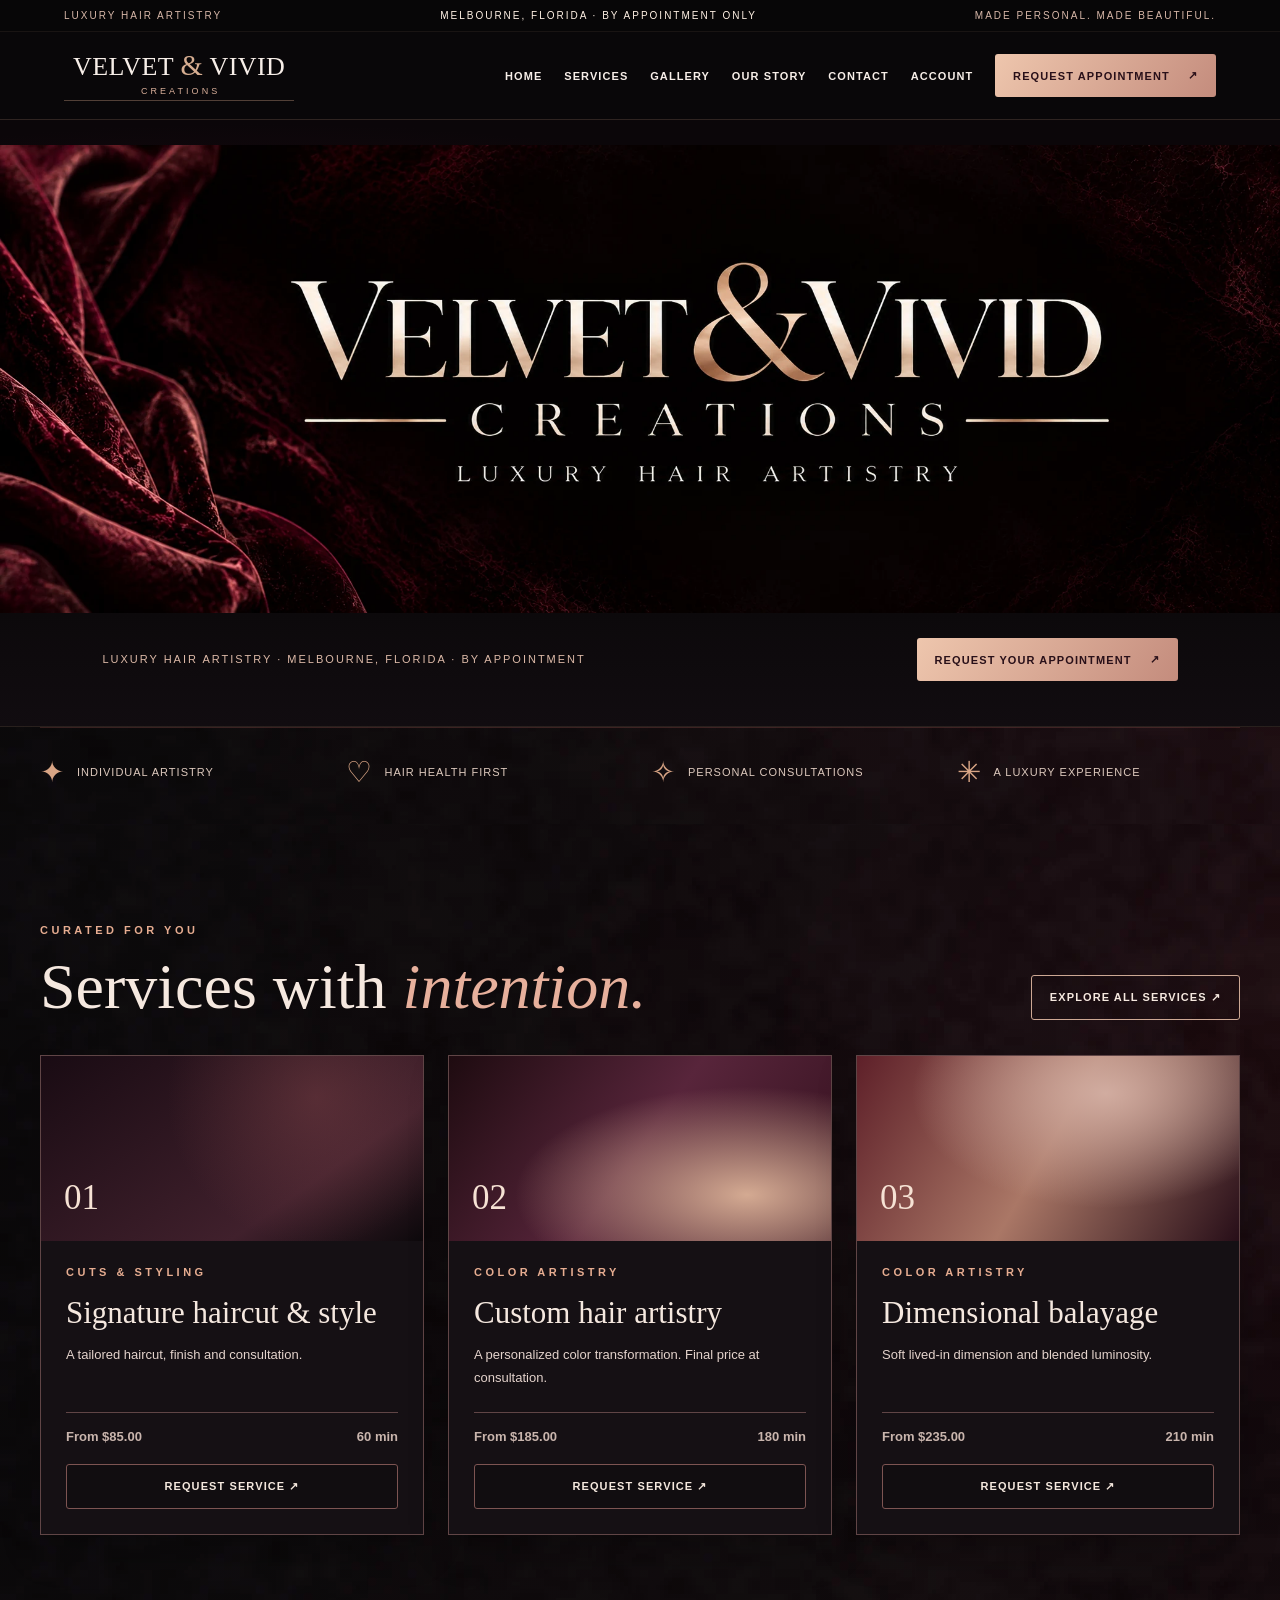
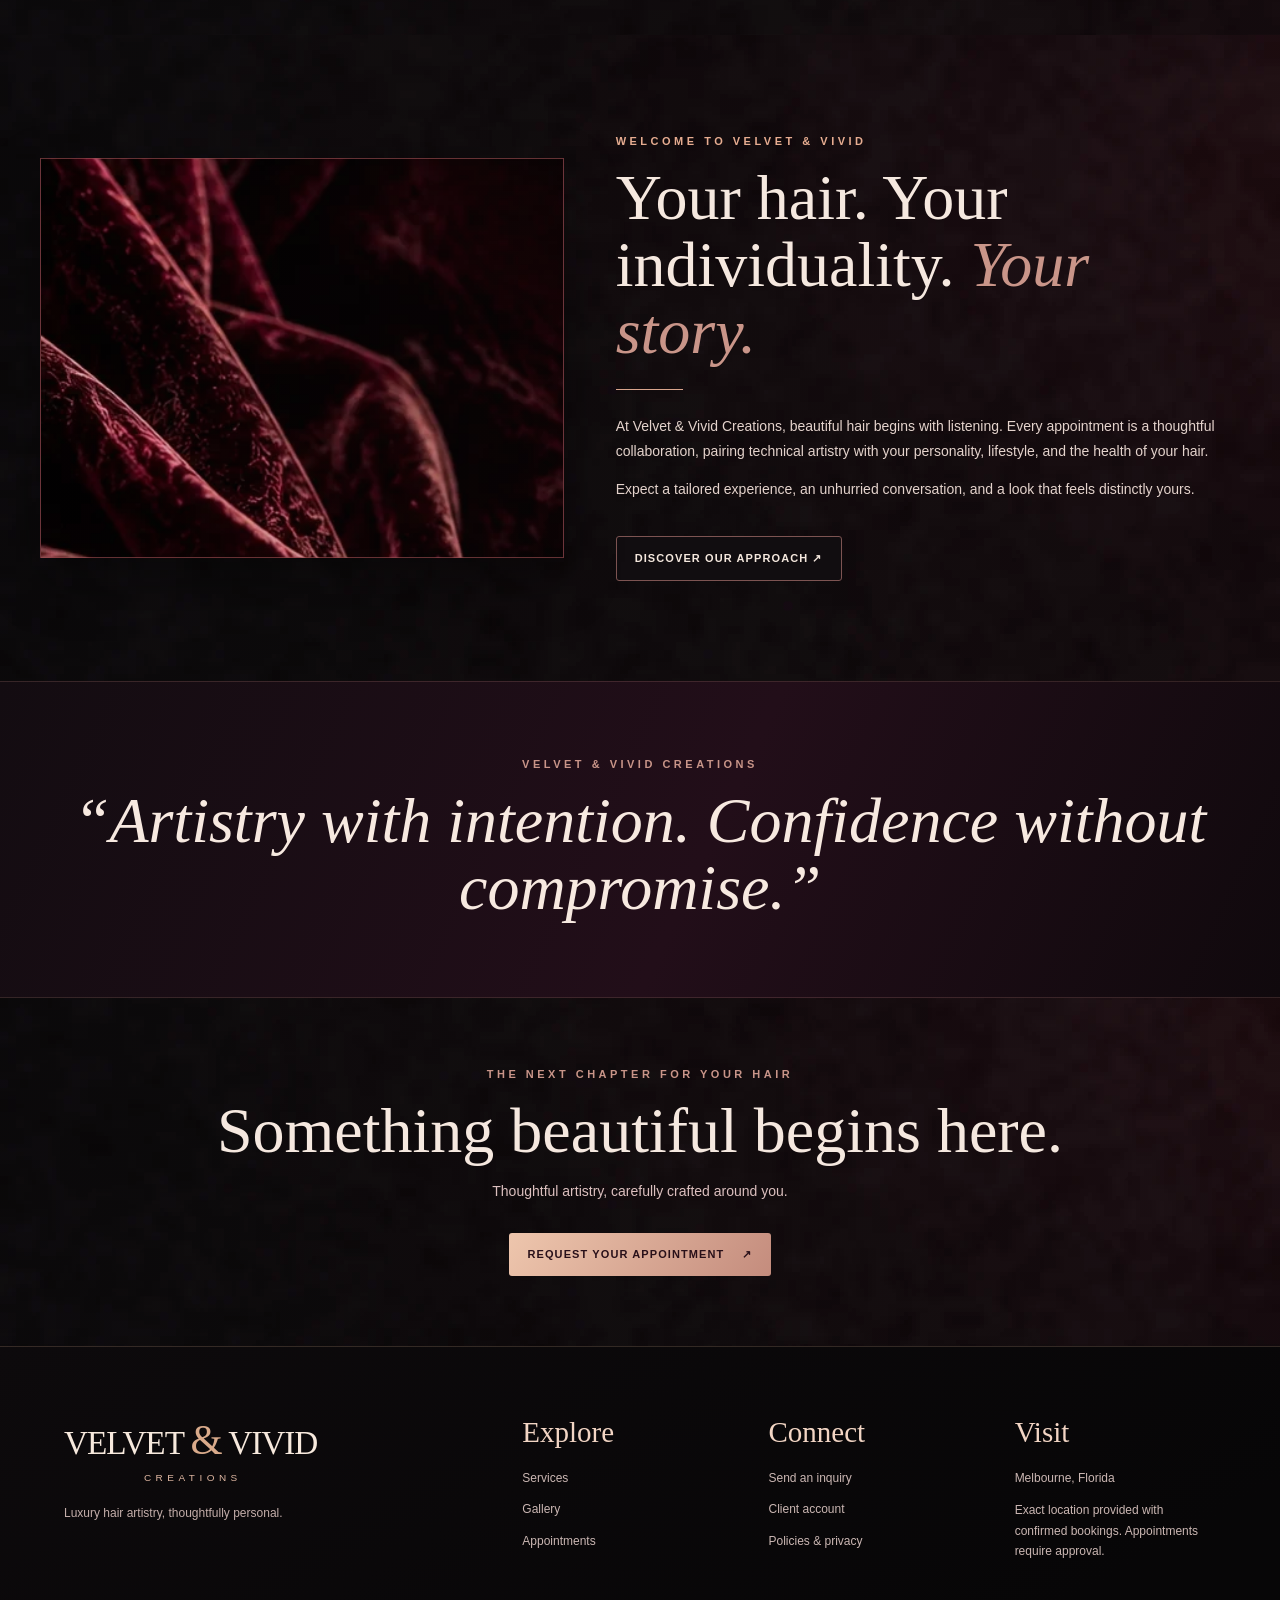
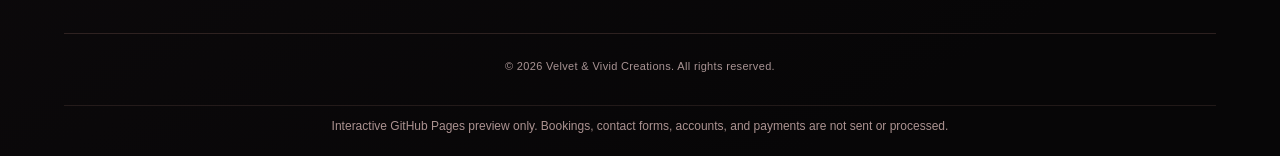
==== index.html @ 29621b67 "Changed style" ====
<!doctype html>
<html lang="en"><head>
<meta charset="utf-8"><meta name="viewport" content="width=device-width,initial-scale=1">
<meta name="theme-color" content="#130b0e"><meta name="description" content="Velvet & Vivid Creations. Luxury hair artistry and thoughtful one-on-one appointments in Melbourne, Florida.">
<title>Velvet & Vivid Creations | Luxury Hair Artistry</title>
<style>:root{--dark:#140c10;--wine:#37111f;--plum:#5a2032;--rose:#c78f7c;--gold:#d9ad8f;--ivory:#f8f3ed;--paper:#f4ebe3;--muted:#a99296;--ink:#291e22;--border:rgba(226,181,154,.24);--shadow:0 20px 55px rgba(12,4,7,.28)}
*{box-sizing:border-box}html{scroll-behavior:smooth}body{margin:0;background:var(--dark);color:var(--ivory);font-family:'DM Sans',Arial,sans-serif;font-size:14px;-webkit-font-smoothing:antialiased}a{color:inherit;text-decoration:none}button,input,select,textarea{font:inherit}button{cursor:pointer}button:disabled{opacity:.48;cursor:not-allowed}input,textarea,select{border:1px solid #dac9c2;border-radius:3px;background:#fffdfb;color:var(--ink);min-height:45px;padding:12px;width:100%;outline:none}textarea{min-height:92px;resize:vertical}input:focus,select:focus,textarea:focus{border-color:#a56c66;box-shadow:0 0 0 3px #d2a29144}label{font-size:12px;letter-spacing:.03em;color:inherit;display:block;margin-bottom:7px;font-weight:600}p{line-height:1.75}h1,h2,h3,h4{font-family:'Cormorant Garamond',Georgia,serif;font-weight:500;margin:0}h1{font-size:clamp(48px,7vw,94px);line-height:.99}h2{font-size:clamp(36px,5vw,64px);line-height:1.05}h3{font-size:33px}small{font-size:11px}hr{border:0;border-top:1px solid #d5b3a33d;margin:28px 0}.topbar{display:flex;justify-content:space-between;padding:10px clamp(20px,5vw,70px);font-size:10px;letter-spacing:2px;text-transform:uppercase;color:#d8b6a4;background:#0c080a}.topbar-mid{color:#fff1e4}.header{position:sticky;z-index:20;top:0;background:#160d11f2;backdrop-filter:blur(20px);border-bottom:1px solid var(--border);padding:12px clamp(20px,5vw,70px);display:flex;align-items:center;justify-content:space-between;gap:25px;min-height:88px}.brand{display:flex;flex-direction:column;align-items:center;line-height:1;font-family:'Cormorant Garamond',Georgia,serif;white-space:nowrap}.brand span{font-size:27px;letter-spacing:-.5px;font-weight:600}.brand em,.footer-brand i{font-style:normal;color:var(--gold);font-size:1.24em}.brand small{font-family:'DM Sans',sans-serif;font-size:8px;letter-spacing:3px;color:#d8ae99;margin-top:8px}.mainnav{display:flex;align-items:center;gap:clamp(12px,1.7vw,28px)}.mainnav a{font-size:11px;text-transform:uppercase;letter-spacing:1.1px;font-weight:600;transition:color .2s}.mainnav a:hover{color:#efba9e}.mainnav .nav-cta,.btn{background:linear-gradient(125deg,#eec6ad,#c48c7d);color:#291019;padding:15px 18px;border:0;border-radius:3px;letter-spacing:1.1px;font-weight:700;font-size:11px;text-transform:uppercase;display:inline-flex;align-items:center;justify-content:center;gap:18px;transition:transform .2s,filter .2s}.btn:hover,.nav-cta:hover{transform:translateY(-2px);filter:brightness(1.06)}.btn-dark{background:var(--dark);color:#fff2e9}.btn-outline{background:transparent;border:1px solid #cda894;color:inherit}.btn-plain{border:0;background:transparent;color:inherit;text-decoration:underline}.btn-small{font-size:10px;padding:9px 12px;gap:8px}.btn-danger{background:#8e353c;color:white}.menu-toggle{display:none;background:none;color:white;border:0;font-size:25px}.mainnav a.active:not(.nav-cta){color:#edc3a6}.container{width:min(1200px,calc(100% - 56px));margin:auto}.wide{width:min(1450px,calc(100% - 60px));margin:auto}.eyebrow{text-transform:uppercase;letter-spacing:3.5px;color:var(--rose);font-size:11px;font-weight:600;margin-bottom:17px}.accent-text{font-style:italic;color:var(--rose)}.muted{color:#b9a5a9}.section{padding:100px 0}.section-light{background:var(--ivory);color:var(--ink)}.section-cream{background:var(--paper);color:var(--ink)}.section-dark{background:#1d1118;color:var(--ivory)}.section-header{display:flex;align-items:end;justify-content:space-between;gap:25px;margin-bottom:35px}.section-header p{max-width:480px;color:inherit;opacity:.72}.line{width:67px;height:1px;background:var(--gold);margin:24px 0}.hero{padding:25px 0 0;background:radial-gradient(ellipse at 20% 60%,#3c1121 0%,#0b0609 70%)}.hero-frame{max-width:1600px;margin:auto;overflow:hidden;position:relative}.hero-img{width:100%;height:auto;display:block;max-height:610px;object-fit:contain}.hero-action{display:flex;align-items:center;justify-content:space-between;gap:20px;padding:25px clamp(32px,8vw,120px) 45px;background:linear-gradient(#1a0e14,#1b0e15)}.hero-action p{margin:0;letter-spacing:2px;font-size:11px;text-transform:uppercase;color:#ddbaa8}.pillar-row{display:grid;grid-template-columns:repeat(4,1fr);gap:22px;border-top:1px solid #6e3d3a77;padding:27px 0 35px}.pillar{display:flex;align-items:center;gap:12px;color:#ddc9bd;font-size:11px;text-transform:uppercase;letter-spacing:1px}.pillar-icon{font-family:Georgia;font-size:29px;color:#d9a585}.cards3{display:grid;grid-template-columns:repeat(3,1fr);gap:24px}.service-card{background:#fffaf6;border:1px solid #e9d7ce;box-shadow:0 8px 22px #2a0e160c;display:flex;flex-direction:column}.service-art{min-height:185px;background:radial-gradient(ellipse at 80% 20%,#aa6f5e88,transparent 50%),linear-gradient(145deg,#37121f,#956052 70%,#241017);display:flex;align-items:end;padding:23px;color:#f6e2d4;font-family:'Cormorant Garamond';font-size:35px}.service-card:nth-child(2) .service-art{background:radial-gradient(ellipse at 78% 75%,#d4aa92,transparent 55%),linear-gradient(125deg,#1e0b10,#58253b,#33101d)}.service-card:nth-child(3) .service-art{background:radial-gradient(ellipse at 65% 20%,#d1aca0,transparent 55%),linear-gradient(120deg,#5e2029,#aa7766,#270e18)}.service-body{padding:25px;display:flex;flex-direction:column;flex:1}.service-body h3{font-size:31px}.service-body p{font-size:13px;color:#6c5559;flex:1}.service-meta{display:flex;align-items:center;justify-content:space-between;font-weight:700;color:#5a2830;font-size:13px;border-top:1px solid #efdfd8;padding-top:16px;margin:9px 0 20px}.intro-grid{display:grid;grid-template-columns:1.05fr .95fr;gap:75px;align-items:center}.visual-panel{height:470px;position:relative;background:radial-gradient(ellipse at 70% 15%,#8f41517c,transparent 45%),linear-gradient(135deg,#0c090b 25%,#36101e 70%,#190c12);overflow:hidden}.visual-panel:before{content:'';position:absolute;inset:0 52% 0 0;background:url('[data-uri]') center/cover}.visual-panel:after{content:'';font-family:Georgia,serif;font-size:75px;color:#f4cdb3;opacity:.85;position:absolute;right:10%;bottom:20%;letter-spacing:3px}.quote-strip{text-align:center;padding:76px 20px;background:#311421;color:#f7e9e0}.quote-strip h2{font-style:italic}.cta-band{padding:70px 0;background:linear-gradient(100deg,#220d17,#552236);text-align:center}.cta-band h2{margin-bottom:15px}.cta-band p{color:#dcc0bf;margin-bottom:29px}.pagehero{padding:95px 0 75px;background:radial-gradient(ellipse at 5% 50%,#6a22375c,transparent 50%),url('[data-uri]') left center/auto 100% no-repeat,#130b10;border-bottom:1px solid #522731}.pagehero p{max-width:590px;color:#d7b8b2;margin:20px 0 0}.pagehero h1{font-size:clamp(45px,6vw,77px)}.services-list{display:grid;grid-template-columns:repeat(2,1fr);gap:20px}.service-line{padding:27px;background:#fffcf8;border:1px solid #e6d5c8;display:flex;flex-direction:column;gap:10px}.service-line .details{display:flex;justify-content:space-between;gap:20px;align-items:start}.service-line h3{font-size:28px}.service-line p{font-size:13px;color:#79676c;margin:0}.service-line .price{color:#7a3747;font-weight:700;white-space:nowrap}.gallery{display:grid;grid-template-columns:repeat(3,1fr);gap:16px}.gallery-item{background:#21131b;border:1px solid #5e343a;aspect-ratio:4/5;position:relative;overflow:hidden}.gallery-item img{width:100%;height:100%;object-fit:cover}.gallery-item span{position:absolute;bottom:0;left:0;right:0;padding:22px;background:linear-gradient(transparent,#16070cc4);color:#fff;font-size:12px}.gallery-placeholder{padding:45px;border:1px solid var(--border);text-align:center;background:#23131b;color:#e8c5b7}.gallery-placeholder h3{margin-bottom:10px}.gallery-placeholder p{max-width:550px;margin:auto;color:#c9b5b4}.booking-layout{display:grid;grid-template-columns:1fr 330px;gap:38px;align-items:start}.booking-card{background:#fffcf9;border:1px solid #e6d5ce;color:var(--ink);padding:35px;box-shadow:var(--shadow)}.booking-card h3{font-size:39px}.steps{display:flex;justify-content:space-between;gap:5px;border-bottom:1px solid #ebddd5;padding:12px 0 24px;margin-bottom:28px}.steps span{font-size:10px;color:#886a73;text-transform:uppercase;letter-spacing:.8px}.steps b{display:inline-flex;width:27px;height:27px;justify-content:center;align-items:center;border-radius:100%;border:1px solid #e4bdab;margin-right:6px;color:#5e2937}.steps .chosen b{color:white;background:#4b2330}.form-grid{display:grid;grid-template-columns:1fr 1fr;gap:18px}.field{margin-bottom:18px}.service-pick{border:1px solid #ead6c7;background:white;padding:17px;margin-bottom:11px;display:flex;align-items:center;gap:13px;cursor:pointer;transition:border .2s}.service-pick.selected{border:2px solid #985568;background:#fff7f2}.service-pick input{width:auto;min-height:0;accent-color:#793b4c}.service-pick small{color:#886c75}.slot-grid{display:grid;grid-template-columns:repeat(4,1fr);gap:9px}.slot{padding:13px 6px;background:#fff;border:1px solid #dac8bf;border-radius:3px;font-size:12px}.slot.selected{background:#401824;border-color:#401824;color:white}.booking-aside{padding:28px;border:1px solid #68404b;background:#24131c}.booking-aside h3{margin-bottom:18px}.booking-aside li{margin:15px 0;line-height:1.7;color:#d4b9b7}.summary{padding:16px 0;border-top:1px solid #ddc6ba;margin-top:24px;font-size:13px;line-height:2}.auth-wrap{max-width:490px;margin:auto;background:#fffaf6;color:#261a1c;padding:38px;box-shadow:var(--shadow)}.auth-wrap h2{font-size:48px}.auth-tabs{display:grid;grid-template-columns:1fr 1fr;margin-bottom:22px;border-bottom:1px solid #e5d3c9}.auth-tabs button{background:none;border:none;padding:13px;font-weight:700;color:#7c6771}.auth-tabs button.active{color:#7f334a;border-bottom:2px solid #80364d}.notice{background:#f9e7d8;padding:14px 18px;border-left:3px solid #b67864;color:#573038;margin:16px 0;font-size:13px}.tiny{font-size:11px!important;color:#866e76}.status{border-radius:20px;padding:4px 8px;font-size:10px;letter-spacing:.6px;font-weight:700;background:#ddd1cf;color:#624951;white-space:nowrap}.status.APPROVED,.status.COMPLETED{background:#d8ede1;color:#1e6445}.status.PENDING{background:#f7e7ca;color:#8d5d17}.status.DECLINED,.status.CANCELLED,.status.NO_SHOW{background:#f4d3d7;color:#8d3d4a}.list-panel{margin-top:15px;display:flex;flex-direction:column;gap:12px}.list-row{border:1px solid #e2d3cc;background:white;color:#2b1c22;padding:18px;display:flex;align-items:center;justify-content:space-between;gap:16px}.pill{background:#e4c2b1;color:#351b25;font-size:10px;text-transform:uppercase;letter-spacing:1px;padding:8px}.footer{display:grid;grid-template-columns:2.2fr 1fr 1.45fr 1fr;gap:35px;padding:75px clamp(22px,5vw,70px) 30px;background:#10090d;color:#ccb5af}.footer-brand{font-family:'Cormorant Garamond';font-size:34px;color:white}.tracking{font-size:10px;letter-spacing:3px;color:#dda98c;margin-top:8px}.footer h4{font-size:22px;color:#f1d6c6;margin-bottom:16px}.footer a{display:block;font-size:12px;margin:11px 0}.footer a:hover{color:#e9b295}.footer p{font-size:12px;line-height:1.8}.footer-bottom{grid-column:1/-1;border-top:1px solid #58333d66;padding-top:24px;display:flex;justify-content:space-between;font-size:10px;letter-spacing:.8px}.loading{padding:140px 24px;text-align:center;color:#c29f9b}.loading-mark{font:55px 'Cormorant Garamond',serif;color:white}.loading-mark span{color:#d2a58e}#toast{position:fixed;bottom:26px;right:26px;z-index:100;background:#26111c;color:#fff3e9;border:1px solid #d1a38c;box-shadow:var(--shadow);padding:17px 22px;max-width:min(450px,calc(100vw - 38px));border-radius:3px;display:none}#toast.show{display:block}dialog{border:1px solid #d4ab97;background:#fffaf6;color:#271a1c;box-shadow:0 35px 90px #0008;max-width:min(660px,calc(100vw - 25px));width:100%;max-height:90vh;overflow-y:auto;padding:33px}dialog::backdrop{background:#13080ed8;backdrop-filter:blur(4px)}dialog h3{margin-bottom:22px}.dialog-close{position:absolute;right:14px;top:11px;border:0;background:none;color:#523742;font-size:30px}.admin-shell{display:grid;grid-template-columns:238px minmax(0,1fr);min-height:calc(100vh - 100px);background:#f4f0eb;color:#281d21}.admin-nav{background:#1d1017;color:#ead9d0;padding:35px 16px}.admin-nav h3{font-size:33px;text-align:center;color:#f1c6ad}.admin-nav small{display:block;text-align:center;letter-spacing:2.4px;font-size:9px;margin-bottom:35px;color:#aa8394}.admin-nav a{display:flex;gap:12px;align-items:center;padding:13px 15px;color:#e0c5bc;font-size:12px;letter-spacing:.7px;border-radius:3px;margin-bottom:5px}.admin-nav a:hover,.admin-nav a.active{background:#70424c;color:#fff}.admin-nav .admin-exit{border-top:1px solid #5b3a42;border-radius:0;margin-top:25px}.admin-main{padding:36px clamp(18px,3vw,55px);overflow:hidden}.admin-title{display:flex;align-items:center;justify-content:space-between;gap:22px;margin-bottom:22px}.admin-title h1{font-size:50px}.admin-title p{color:#85737a;margin:7px 0}.admin-cards{display:grid;grid-template-columns:repeat(4,minmax(0,1fr));gap:17px;margin-bottom:25px}.stat-card{background:white;padding:23px;box-shadow:0 5px 15px #240e0f09;border:1px solid #e7ddd6}.stat-card .stat-num{font-family:'Cormorant Garamond';font-size:42px;color:#452029;margin-top:7px}.stat-card small{letter-spacing:1px;text-transform:uppercase;color:#866d73}.panel{background:white;border:1px solid #e4dbd4;padding:24px;margin-bottom:22px;overflow-x:auto}.panel h3{font-size:30px;margin-bottom:17px}.table{border-collapse:collapse;width:100%;min-width:650px}.table th{text-align:left;text-transform:uppercase;font-size:10px;letter-spacing:1px;color:#816b72;padding:12px;border-bottom:1px solid #e9dedb}.table td{font-size:12px;padding:14px 12px;border-bottom:1px solid #f0e7e4;vertical-align:middle}.table tr:hover td{background:#fcf7f4}.table-actions{display:flex;gap:6px;flex-wrap:wrap}.admin-grid{display:grid;grid-template-columns:1.2fr .8fr;gap:22px}.search{max-width:380px}.admin-filter{display:flex;gap:9px;flex-wrap:wrap;margin-bottom:21px}.admin-filter button{background:white;border:1px solid #dfd0ca;padding:10px 15px;color:#49353c}.admin-filter button.on{background:#522b39;color:white;border-color:#522b39}.calendar-toolbar{display:flex;align-items:center;gap:10px;flex-wrap:wrap;margin:14px 0 21px}.cal-week{display:grid;grid-template-columns:repeat(7,minmax(120px,1fr));gap:6px;overflow:auto}.cal-day{background:#fcf9f7;border:1px solid #e9dcd3;min-height:315px;padding:13px}.cal-day h4{font:600 12px 'DM Sans',sans-serif;letter-spacing:.6px;margin-bottom:18px}.cal-event{font-size:11px;background:#f0d8d2;border-left:3px solid #975468;padding:9px 7px;margin:8px 0;line-height:1.55;cursor:pointer;display:block;width:100%;text-align:left;color:#48323b}.cal-event.PENDING{background:#f7edda;border-color:#bc9560}.cal-event.APPROVED{background:#e8d9dc;border-color:#714456}.cal-event.COMPLETED{background:#def0e5;border-color:#4f9371}.calendar-month{display:grid;grid-template-columns:repeat(7,1fr);gap:4px}.cal-month-cell{min-height:115px;background:#faf6f3;padding:10px;border:1px solid #eaddd5;font-size:11px}.cal-month-cell button{border:0;background:#f3dcd2;color:#5e2f40;width:100%;font-size:10px;text-align:left;margin-top:5px;padding:5px}.client-layout{display:grid;grid-template-columns:.85fr 1.15fr;gap:20px}.client-person{font-family:'Cormorant Garamond';font-size:34px}.notes-row{background:#faf5f1;padding:15px;margin-top:10px;font-size:12px;white-space:pre-wrap}.photo-grid{display:grid;grid-template-columns:repeat(3,1fr);gap:12px}.photo-grid img{width:100%;aspect-ratio:3/4;object-fit:cover}.photo-tile{border:1px solid #e0d3cc;padding:8px}.photo-tile small{display:block;line-height:1.7}.bar{height:8px;background:#e9dcda;border-radius:12px;overflow:hidden;margin-top:10px}.bar>span{display:block;height:100%;background:#7b4151}.filters-line{display:flex;align-items:center;justify-content:space-between;gap:15px;flex-wrap:wrap}.no-data{padding:40px;text-align:center;border:1px dashed #cdb4b3;color:#866e75}.empty-small{color:#866c73;padding:14px 0}.admin-footer{padding:12px;color:#8b7579;font-size:11px}.policy-text h3{margin:24px 0 8px}.policy-text p{max-width:820px}.checkline{display:flex;gap:10px;align-items:start;font-size:12px;font-weight:400}.checkline input{width:16px;height:16px;min-height:0;flex:0 0 auto;margin:0}.center{text-align:center}.mt{margin-top:20px}.mb{margin-bottom:20px}.hidden{display:none!important}
@media(max-width:1130px){.mainnav{gap:12px}.mainnav a{font-size:10px}.brand span{font-size:24px}.admin-cards{grid-template-columns:repeat(2,1fr)}.admin-nav{padding:28px 9px}.admin-shell{grid-template-columns:194px 1fr}}
@media(max-width:820px){.topbar{justify-content:center}.topbar>span:not(.topbar-mid){display:none}.header{min-height:73px}.menu-toggle{display:block}.mainnav{display:none;position:absolute;top:100%;left:0;right:0;background:#1b1116;flex-direction:column;padding:19px;align-items:stretch;gap:0;border-bottom:1px solid #754b4c}.mainnav.open{display:flex}.mainnav a{padding:14px 12px;font-size:12px}.mainnav .nav-cta{margin-top:8px}.container,.wide{width:calc(100% - 36px)}.section{padding:72px 0}.cards3{grid-template-columns:1fr 1fr}.intro-grid{grid-template-columns:1fr;gap:30px}.visual-panel{height:300px}.booking-layout{grid-template-columns:1fr}.admin-shell{grid-template-columns:1fr}.admin-nav{display:flex;overflow-x:auto;align-items:center;gap:6px;padding:9px 10px;position:sticky;top:73px;z-index:12}.admin-nav h3,.admin-nav small{display:none}.admin-nav a{white-space:nowrap;margin:0;padding:9px}.admin-nav .admin-exit{margin:0;border:0}.admin-main{padding:25px 17px}.admin-grid,.client-layout{grid-template-columns:1fr}.footer{grid-template-columns:1fr 1fr}.footer-bottom{flex-wrap:wrap;gap:10px}}
@media(max-width:560px){h1{font-size:48px}.topbar{font-size:9px;letter-spacing:1.2px}.header{padding:12px 17px}.brand span{font-size:23px}.brand small{font-size:7px}.hero{padding:30px 0 0}.hero-img{min-height:130px;object-fit:contain}.hero-action{flex-direction:column;align-items:stretch;text-align:center;padding:17px 20px 29px}.hero-action p{font-size:9px}.pillar-row{grid-template-columns:1fr 1fr;gap:17px}.pillar{font-size:9px}.cards3,.services-list,.form-grid{grid-template-columns:1fr}.section-header{display:block}.section-header .btn{margin-top:17px}.booking-card{padding:22px 17px}.booking-card h3{font-size:32px}.steps span{font-size:0}.steps b{font-size:12px}.slot-grid{grid-template-columns:repeat(3,1fr)}.pagehero{padding:66px 0 52px}.footer{grid-template-columns:1fr 1fr;padding:55px 20px 25px}.footer>div:first-child{grid-column:1/-1}.footer-bottom{grid-column:1/-1}.admin-cards{gap:9px}.stat-card{padding:14px}.stat-card .stat-num{font-size:34px}.admin-title h1{font-size:41px}.list-row{align-items:start;flex-direction:column}.panel{padding:15px}.photo-grid{grid-template-columns:repeat(2,1fr)}.auth-wrap{padding:25px 20px}.cal-week{grid-template-columns:repeat(7,160px)}.calendar-month{min-width:630px;overflow:auto}.quote-strip{padding:52px 20px}.service-art{min-height:145px}}

/* v1.1: Unified brand, mobile hero, uncluttered photography and responsive footer. */
.brand-compact{min-width:86px;min-height:51px;justify-content:center;align-items:center;text-align:center;border-bottom:1px solid rgba(218,169,142,.35);padding:0 9px 3px}
.brand-compact span{font-size:30px!important;letter-spacing:-.5px;font-family:'Cormorant Garamond',Georgia,serif;font-weight:500}
.brand-compact em{color:var(--gold);font-size:1.1em;font-weight:400}
.header{gap:20px}
.hero-mobile-lockup{display:none}
/* The about section uses one coherent image; no split artwork or giant V&V overlay. */
.visual-panel{isolation:isolate;background:linear-gradient(90deg,rgba(18,7,12,.08),rgba(19,8,12,.30)),url('[data-uri]') left center/cover no-repeat,#240c17;border:1px solid #5c2838;box-shadow:0 18px 40px rgba(35,9,19,.14)}
.visual-panel::before,.visual-panel::after{content:none!important;display:none!important}
/* Keep the wordmark and the subtitle independently centered as a single lockup. */
.footer{grid-template-columns:minmax(230px,1.9fr) minmax(100px,.8fr) minmax(160px,1.2fr) minmax(100px,.9fr);gap:clamp(24px,3vw,48px);padding-top:70px}
.footer-identity{min-width:0;display:flex;flex-direction:column;align-items:flex-start}
.footer-lockup{display:inline-flex;flex-direction:column;align-items:center;justify-content:center;max-width:100%;text-align:center;white-space:nowrap}
.footer-brand{font-size:clamp(24px,2.2vw,34px);font-family:'Cormorant Garamond',Georgia,serif;font-weight:500;line-height:1.03;letter-spacing:-.025em}
.footer-brand i{font-style:normal}
.footer-subtitle{font-size:11px;letter-spacing:.42em;color:#ddb7a5;line-height:1.5;margin-top:8px;padding-left:.42em;text-align:center}
.footer-identity p{max-width:275px;margin:17px 0 0;color:#c9b8b1}
.footer h4{font-size:24px}
.footer a{line-height:1.7}
.footer-bottom{grid-column:1/-1;display:flex;justify-content:center;text-align:center;line-height:1.5;font-size:11px;padding-top:25px}
@media(max-width:820px){
 .footer{grid-template-columns:repeat(2,minmax(0,1fr));column-gap:28px;row-gap:30px}
 .footer-identity{grid-column:1/-1;align-items:center;text-align:center}
 .footer-identity p{max-width:none}
 .footer-links{grid-column:1}.footer-connect{grid-column:2}
 .footer-visit{grid-column:1/-1;max-width:520px}
 .footer-brand{font-size:33px}
}
@media(max-width:600px){
 .header{min-height:72px}
 .brand-compact{min-width:74px;min-height:42px}
 .brand-compact span{font-size:26px!important}
 .hero{padding-top:0}
 .hero-frame{width:100%;height:265px;display:flex;align-items:center;justify-content:center;overflow:hidden;background:linear-gradient(90deg,rgba(20,6,12,.32),rgba(14,6,9,.87) 54%,#0d070a),url('[data-uri]') left center/auto 100% no-repeat,#140910}
 .hero-img{display:none}
 .hero-mobile-lockup{display:flex;flex-direction:column;align-items:center;justify-content:center;position:relative;text-align:center;width:100%;padding:20px 12px;color:#f8e7d8;text-shadow:0 2px 16px #10070a}
 .hero-mobile-name{font-family:'Cormorant Garamond',Georgia,serif;font-size:clamp(29px,7.6vw,45px);font-weight:500;letter-spacing:-.045em;line-height:1.2;white-space:nowrap}
 .hero-mobile-name em{font-style:normal;color:#e4b494;font-size:1.19em;font-weight:400}
 .hero-mobile-creation{font-family:'Cormorant Garamond',Georgia,serif;font-size:clamp(19px,5vw,26px);letter-spacing:.26em;padding-left:.26em;margin-top:5px;line-height:1.4;border-bottom:1px solid #c99d86}
 .hero-mobile-descriptor{font-size:clamp(8px,2.4vw,11px);letter-spacing:.26em;padding-left:.26em;margin-top:15px;font-weight:600}
 .hero-action{padding:23px 19px 29px}
 .hero-action p{line-height:1.7}
 .visual-panel{height:330px;background-position:left center}
 .footer{padding:48px 22px 25px}
 .footer-brand{font-size:clamp(24px,7vw,36px)}
 .footer-subtitle{font-size:10px;letter-spacing:.35em;padding-left:.35em}
 .footer-visit{grid-row:3}
 .footer-bottom{font-size:10px;letter-spacing:.2px}
}
@media(max-width:360px){
 .footer-brand{font-size:25px}
 .footer{column-gap:16px}
 .hero-mobile-name{font-size:28px}
}

/* v1.2: One deliberately composed footer structure at every viewport. */
.footer {
  display: block;
  padding: 0 clamp(22px, 5vw, 72px);
  background: linear-gradient(150deg, #140b10 0%, #0e080c 76%);
  color: #d6c0b8;
}
.footer-content {
  max-width: 1360px;
  margin: 0 auto;
  display: grid;
  grid-template-columns: minmax(290px, 1.1fr) minmax(0, 2fr);
  align-items: start;
  column-gap: clamp(50px, 6vw, 100px);
  padding: 70px 0 60px;
}
.footer-identity {
  display: flex;
  flex-direction: column;
  align-items: flex-start;
  min-width: 0;
}
.footer-lockup {
  display: inline-flex;
  flex-direction: column;
  align-items: center;
  max-width: 100%;
  white-space: nowrap;
  text-align: center;
}
.footer-brand {
  font-family: 'Cormorant Garamond', Georgia, serif;
  font-weight: 500;
  font-size: clamp(27px, 2.6vw, 41px);
  line-height: 1.15;
  letter-spacing: -.032em;
  color: #f7e9dd;
}
.footer-brand i { color: #d9aa8b; font-style: normal; }
.footer-subtitle {
  margin-top: 7px;
  padding-left: .45em;
  font-size: clamp(9px, .78vw, 11px);
  line-height: 1.4;
  letter-spacing: .45em;
  color: #deb6a1;
  text-align: center;
}
.footer-identity p {
  max-width: 330px;
  margin: 19px 0 0;
  color: #c4aeaa;
  line-height: 1.55;
  font-size: 12px;
}
.footer-sections {
  display: grid;
  grid-template-columns: repeat(3, minmax(0, 1fr));
  gap: clamp(25px, 3.5vw, 54px);
  align-items: start;
  min-width: 0;
}
.footer-sections > section { min-width: 0; }
.footer h4 {
  margin: 0 0 19px;
  font-size: 29px;
  line-height: 1.1;
  color: #f2d5c4;
}
.footer-sections a {
  display: block;
  width: fit-content;
  max-width: 100%;
  font-size: 12px;
  line-height: 1.7;
  margin: 0 0 11px;
  color: #cbb7b3;
  overflow-wrap: anywhere;
}
.footer-sections a:hover { color: #f3c8b2; }
.footer-sections p {
  font-size: 12px;
  line-height: 1.7;
  margin: 0 0 12px;
  color: #cbb7b3;
}
.footer-bottom {
  max-width: 1360px;
  margin: 0 auto;
  display: block;
  border-top: 1px solid rgba(211, 150, 137, .18);
  padding: 23px 0 30px;
  text-align: center;
  font-size: 11px;
  letter-spacing: .03em;
  line-height: 1.65;
  color: #a89393;
}
@media (min-width: 821px) and (max-width: 1120px) {
  .footer-content {
    grid-template-columns: 1fr;
    gap: 38px;
    padding: 56px 0 49px;
  }
  .footer-identity { align-items: center; text-align: center; }
  .footer-identity p { max-width: 500px; }
  .footer-brand { font-size: 38px; }
  .footer-sections { max-width: 820px; width: 100%; margin: 0 auto; }
}
@media (max-width: 820px) {
  .footer-content {
    grid-template-columns: 1fr;
    gap: 38px;
    padding: 50px 0 44px;
  }
  .footer-identity { align-items: center; text-align: center; }
  .footer-identity p { max-width: 460px; }
  .footer-brand { font-size: clamp(29px, 5vw, 37px); }
  .footer-sections { gap: 26px; }
}
@media (max-width: 600px) {
  .footer { padding: 0 23px; }
  .footer-content { gap: 35px; padding: 45px 0 31px; }
  .footer-identity p { margin-top: 15px; max-width: 320px; }
  .footer-brand { font-size: clamp(24px, 7.4vw, 33px); }
  .footer-subtitle { font-size: 9px; margin-top: 5px; }
  .footer-sections {
    display: grid;
    grid-template-columns: repeat(2, minmax(0, 1fr));
    gap: 30px 18px;
    border-top: 1px solid rgba(211,150,137,.21);
    padding-top: 29px;
  }
  .footer h4 { font-size: 26px; margin-bottom: 16px; }
  .footer-visit {
    grid-column: 1 / -1;
    grid-row: auto;
    text-align: center;
    max-width: none;
    padding: 28px 0 0;
    border-top: 1px solid rgba(211,150,137,.21);
  }
  .footer-visit p { max-width: 325px; margin-left: auto; margin-right: auto; }
  .footer-bottom { padding: 22px 0 28px; font-size: 10px; }
}
@media (max-width: 340px) {
  .footer { padding: 0 17px; }
  .footer-sections { column-gap: 12px; }
  .footer-brand { font-size: 23px; }
  .footer h4 { font-size: 23px; }
  .footer-sections a { font-size: 11px; }
}
@media (min-width: 601px) and (max-width: 820px) {
  .footer-sections > .footer-links,
  .footer-sections > .footer-connect,
  .footer-sections > .footer-visit {
    grid-column: auto;
    grid-row: auto;
    max-width: none;
  }
}
/* Keep service listings within narrow mobile viewports, including resized desktop-mode windows. */
.service-line { min-width: 0; }
.service-line .details { flex-wrap: wrap; }
.service-line .details > * { min-width: 0; }
@media (max-width: 720px) {
  .services-list { grid-template-columns: minmax(0,1fr); }
  .service-line { padding: 22px; }
}

/* Consistent charcoal mineral surface for internal page headers. Hero brand artwork is unchanged. */
.pagehero{background-color:#100c0e!important;background-image:linear-gradient(95deg,rgba(6,5,6,.82),rgba(14,8,10,.58)),url('[data-uri]')!important;background-size:cover!important;background-position:center!important}
.gallery-inspiration-grid{grid-template-columns:repeat(4,minmax(0,1fr))}
.gallery-inspiration img{min-height:0;width:100%;height:auto;aspect-ratio:2/3;object-fit:cover}
.gallery-inspiration{box-shadow:0 12px 25px #0006}
.vv-story-art{background-image:linear-gradient(150deg,#0e090c15,#160b1080),url('[data-uri]')}
@media(max-width:820px){.gallery-inspiration-grid{grid-template-columns:repeat(2,minmax(0,1fr))}}

/* Approved visual-completion patch: consistent dark mineral texture, salon tools artwork. */
:root{--vv-bronze:#dfb49a;--vv-cream:#f7ebe5;--vv-ink:#0e0a0c}
.section-light,.section-cream,.vv-textured {color:var(--vv-cream)!important;background-color:#100b0e!important;}
.section-light:not(.vv-textured),.section-cream,.vv-textured,.pagehero {
  background-image:radial-gradient(ellipse at 85% 0%,rgba(90,38,43,.23),transparent 55%),linear-gradient(115deg,rgba(9,7,8,.72),rgba(17,10,13,.72))!important;
}
.section-light h1,.section-light h2,.section-light h3,.section-light h4,.section-light p:not(.tiny),.section-cream h2,.section-cream p{color:#f0e1db!important}
.section-light .tiny,.section-light small,.section-light .muted{color:#c9b6b0!important}
.section-light .eyebrow,.section-cream .eyebrow{color:#e7ad91!important}
.section-light .accent-text{color:#e7b09c!important}
.vv-story-art{background:linear-gradient(0deg,rgba(9,5,7,.13),rgba(9,5,7,.13)),url('salon-tools.webp') center center/cover no-repeat!important;border:1px solid #73434b!important;box-shadow:0 25px 65px #0006;min-height:340px!important}
.vv-story-art:before,.vv-story-art:after,.vv-contact-art:before,.vv-contact-art:after{display:none!important}
.vv-contact-art{background:linear-gradient(0deg,rgba(9,5,7,.08),rgba(9,5,7,.08)),url('contact-salon-tools.webp') center center/cover no-repeat!important;min-height:280px!important;border:1px solid #724248!important}
.vv-benefits{display:grid;grid-template-columns:repeat(3,minmax(0,1fr));gap:22px;margin-top:65px;text-align:center;clear:both}
.vv-benefits>div{padding:22px 25px;border-right:1px solid rgba(218,171,148,.26)}.vv-benefits>div:last-child{border-right:0}
.vv-benefit-icon{display:block;font-family:Georgia,serif;color:#e6b49b;font-size:37px;line-height:1.3;margin-bottom:11px}
.vv-benefits strong{display:block;font-size:11px;letter-spacing:2.4px;color:#e8b99c}
.vv-benefits p{max-width:290px;margin:12px auto 0;font-size:13px;line-height:1.7;color:#e2d1ca!important}
.vv-account-section .auth-wrap,.vv-contact-form,.booking-card{background:linear-gradient(150deg,#171115,#0d0b0d)!important;border:1px solid rgba(216,171,148,.28)!important;color:#f3e6de!important;box-shadow:0 22px 45px #0004}
.vv-account-section .auth-wrap{max-width:590px;margin:auto;padding:clamp(22px,4vw,48px)}
.vv-account-section input,.vv-contact-form input,.vv-contact-form textarea{background:#242124!important;color:#fff1e9!important;border-color:#514249!important}
.vv-account-section .auth-tabs button{color:#f1dfd5!important}.vv-account-section .auth-tabs button.active{color:#edb79e!important}
.vv-contact-info>p{color:#e8d6ce!important}
.gallery-inspiration-grid{gap:18px!important}.gallery-inspiration{background:#110b0f;border:1px solid rgba(219,174,149,.3)!important;overflow:hidden}.gallery-inspiration img{display:block;width:100%;object-fit:cover}.gallery-filter{border-color:rgba(227,181,150,.5)!important}.gallery-filter.active{background:#e6b398!important;color:#180c11!important}
@media(max-width:820px){.vv-benefits{grid-template-columns:1fr;gap:4px;margin-top:38px}.vv-benefits>div{border:0;border-bottom:1px solid rgba(218,171,148,.21)}.vv-benefits>div:last-child{border:0}.vv-story-art,.vv-contact-art{min-height:235px!important}}

/* Background finish, approved Oct 26: one defined texture treatment for public-facing pages.
   The mineral texture is bundled and deliberately not covered by opaque gradients. */
:root { --vv-mineral-background: url("dark-mineral-texture.webp"); }
body, #app { background-color:#0d090c; }
#app .pagehero,
#app .section-light,
#app .section-cream,
#app .section-dark,
#app .vv-textured,
#app .cta-band {
  background-color:#100b0e !important;
  background-image:linear-gradient(90deg,rgba(5,4,6,.29),rgba(7,4,6,.06) 72%),var(--vv-mineral-background) !important;
  background-repeat:no-repeat,repeat !important;
  background-position:center,center !important;
  background-size:cover,1280px 840px !important;
  color:#f5e8df !important;
}
#app .pagehero h1,#app .pagehero p {color:#f5e8df !important;}
#app .section-light h1,#app .section-light h2,#app .section-light h3,
#app .section-cream h1,#app .section-cream h2,#app .section-cream h3 {color:#f5e8df !important;}
#app .section-light p,#app .section-cream p {color:#e4d3cc !important;}
/* Cards retain their own contrast and the approved original hero photo stays untouched. */
#app .service-line,#app .service-card,#app .booking-card,#app .auth-wrap {background-color:#151014 !important;}
@media(max-width:700px){
  #app .pagehero,#app .section-light,#app .section-cream,#app .section-dark,
  #app .vv-textured,#app .cta-band {background-size:cover,1000px 656px !important;}
}

</style><style>#demo-bar{position:relative;z-index:25;background:#e2b5a1;color:#31121c;padding:8px 18px;display:flex;gap:12px;align-items:center;justify-content:space-between;font-size:11px;font-weight:700;letter-spacing:.3px}#demo-bar .demo-actions{display:flex;gap:6px}#demo-bar a{background:#30101c;color:#fff5eb;padding:9px 12px;border-radius:4px;text-decoration:none;white-space:nowrap}#demo-bar a:focus-visible{outline:2px solid #31121c;outline-offset:2px}.header{top:0}@media(max-width:600px){#demo-bar{flex-wrap:wrap;justify-content:center;text-align:center;font-size:10px;padding:9px 12px}.demo-actions{width:100%;justify-content:center}#demo-bar a{padding:7px 12px}}</style>
<style>.demo-disclaimer{text-align:center;font-size:11px;line-height:1.6;color:#cba994;padding:10px 20px 18px;margin:0}.hero-img{display:block;max-width:100%}</style><style id="pages-image-compat">
@media (max-width:600px) {
 .hero-frame {height:auto!important;min-height:0!important;display:block!important;background:#12090d!important;overflow:hidden!important}
 .hero-frame .hero-img {display:block!important;width:100%!important;height:auto!important;max-height:none!important;min-height:0!important;object-fit:contain!important}
 .hero-frame .hero-mobile-lockup {display:none!important}
}
</style><style id="velvet-luxury-final">
/* Velvet & Vivid | approved black-luxury presentation on all public pages */
:root{--dark:#090809;--wine:#351523;--plum:#502535;--rose:#c99589;--gold:#d6ad91;--ivory:#f7eee8;--paper:#100c0f;--muted:#b9a5a6;--ink:#281b20;--border:rgba(219,167,145,.22)}
html,body{max-width:100%;overflow-x:clip}
body{background:#090809;color:var(--ivory)}
.topbar{background:#070607;color:#d7b7a8;border-bottom:1px solid rgba(213,166,143,.09)}
.header{background:rgba(10,8,10,.97);border-bottom:1px solid rgba(220,167,147,.18)}
.hero-frame{background:#090809;max-width:1600px;margin:auto}
.hero-img{display:block;width:100%;height:auto;max-height:none;object-fit:contain}
.hero-mobile-lockup{display:none!important}
.hero-action{background:linear-gradient(180deg,#0c090b,#110c10);border-bottom:1px solid rgba(212,167,144,.14)}
.section-dark{background:#0e0b0e}
.quote-strip{background:linear-gradient(115deg,#130c11,#220e19 55%,#10090d);border-block:1px solid rgba(206,148,135,.18)}
.cta-band{background:linear-gradient(105deg,#140b11,#351522 70%,#10080d)}
.service-card,.service-line,.booking-card,.auth-wrap{background:#151014;color:#f7ede5;border:1px solid rgba(223,179,155,.25);box-shadow:0 15px 38px rgba(0,0,0,.18)}
.service-card p,.service-line p,.booking-card p,.auth-wrap p{color:#dfccc6}
.service-card h3,.service-line h3,.booking-card h2,.auth-wrap h2{color:#f9eee7}
.service-art{background:radial-gradient(circle at 72% 22%,rgba(156,83,85,.33),transparent 48%),linear-gradient(145deg,#190b13,#40202c 70%,#0d090c)}
.gallery-placeholder,.gallery-item{background:#170f15;border-color:rgba(223,179,155,.2)}
.booking-aside{background:#130e12;border-color:rgba(220,170,148,.24)}
.service-pick{background:#1e141b;color:#f7ece4;border-color:rgba(215,165,144,.28)}
.service-pick.selected{background:#301b25;border-color:#cb9288}
.slot{background:#24171e;color:#f8e9e1;border-color:rgba(219,165,146,.3)}
.slot.selected{background:#4b2433;color:#fff}
.notice{background:#2a1b21;color:#f7e7dc;border-color:rgba(210,157,140,.35)}
.footer{background:linear-gradient(150deg,#0d0a0c 0%,#070607 76%);border-top:1px solid rgba(222,178,149,.20)}
.demo-disclaimer{color:#ab9290;border-top:1px solid rgba(220,167,147,.12)}
.mainnav a:focus-visible,.menu-toggle:focus-visible,.btn:focus-visible,button:focus-visible{outline:2px solid #e4baa2;outline-offset:3px}
img,svg,video{max-width:100%}
@media(max-width:980px){.mainnav{background:#110d10}}
@media(max-width:600px){
  .hero-frame{height:auto!important;min-height:0!important;display:block!important;overflow:hidden!important}
  .hero-frame .hero-img{display:block!important;width:100%!important;height:auto!important;max-height:none!important;min-height:0!important;object-fit:contain!important}
  .hero-frame .hero-mobile-lockup{display:none!important}
  .hero-action{flex-direction:column;align-items:stretch;text-align:center;gap:18px;padding:24px 20px 31px}
  .hero-action .btn{max-width:100%}
  .service-card,.service-line,.booking-card,.auth-wrap{min-width:0}
  .footer{padding-inline:18px}
}

/* Brand identity: full name throughout, never initials or monogram. */
.header .brand-compact {min-width:0;max-width:min(52vw,260px);align-items:center;justify-content:center;text-align:center;gap:3px;flex-shrink:1;}
.header .brand-compact span {font-family:'Cormorant Garamond',Georgia,serif;font-size:clamp(17px,2.3vw,26px)!important;letter-spacing:.015em;font-weight:500;line-height:1.05;white-space:nowrap;}
.header .brand-compact small {font-family:'DM Sans',Arial,sans-serif;font-size:clamp(7px,.85vw,9px);letter-spacing:.34em;margin:3px 0 0;padding-left:.34em;}
.visual-panel:after {content:none!important;display:none!important;}
@media(max-width:600px){.header .brand-compact{max-width:min(68vw,250px);min-height:46px}.header .brand-compact span{font-size:clamp(18px,5vw,25px)!important}.header .brand-compact small{font-size:8px;letter-spacing:.3em}}
@media(max-width:360px){.header .brand-compact span{font-size:17px!important}.header .brand-compact small{font-size:7px}}

/* v1.2 accessibility and layout refinements */
.section-cream{
  background: linear-gradient(180deg,#140c10 0%,#0b0709 100%);
  color: var(--ivory);
}
.section-cream .intro-grid{
  grid-template-columns: minmax(280px,.84fr) minmax(360px,1fr);
  gap: clamp(34px,4vw,58px);
  align-items: center;
}
.section-cream .visual-panel{
  width: 100%;
  max-width: 720px;
  height: clamp(320px,33vw,400px);
  justify-self: start;
  border: 1px solid rgba(150,76,79,.65);
  box-shadow: 0 22px 50px rgba(0,0,0,.34);
}
.section-cream .intro-copy{
  max-width: 640px;
}
.section-cream .eyebrow{
  color:#e0ad98;
}
.section-cream h2{
  color:#f7ebe2;
  text-shadow:0 1px 0 rgba(0,0,0,.2);
}
.section-cream p{
  color:#dcc9c0;
}
.section-cream .line{
  background:#d9a58d;
}
@media(max-width:820px){
  .section-cream .intro-grid{grid-template-columns:1fr;gap:30px}
  .section-cream .visual-panel{max-width:none;height:300px}
}

/* 2026 approved muted mineral texture and cohesive high contrast */
:root{--vv-stone:#100d10;--vv-cream:#f4e8e0;--vv-muted:#cebcb6}
.section-light,.section-cream,.section-dark,.vv-textured{background-color:#100d10;color:var(--vv-cream);background-image:linear-gradient(100deg,rgba(9,7,9,.55),rgba(11,7,9,.25)),url('[data-uri]');background-size:cover;background-position:center;background-attachment:scroll}
.section-light p,.section-cream p,.section-dark p{color:var(--vv-muted)}
.section-light h1,.section-light h2,.section-light h3,.section-cream h2,.section-dark h2{color:var(--vv-cream)}
.section-light .eyebrow,.section-cream .eyebrow{color:#ddb09b}
.section-light .tiny,.section-dark .tiny{color:#c3aca9}
.section-light .btn-dark,.section-cream .btn-dark,.section-dark .btn-dark{background:#110d10;border:1px solid #7d5452;color:#f5e8de}
.service-card,.service-line,.booking-card,.auth-wrap,.list-panel,.gallery-placeholder,.gallery-item,.policy-text{background:#161115;color:#f1e6e0;border-color:#604546}
.service-card .service-body p,.service-line p,.service-card .service-meta,.service-line .tiny,.booking-card p,.auth-wrap p{color:#c9b5ad}
.service-card .service-body h3,.service-line h3,.booking-card h3{color:#f6e8de}
.service-meta{border-color:#604546}
.section-light .notice,.section-dark .notice{background:#271a20;color:#e9d1c6;border-color:#69454d}
.section-light input,.section-light select,.section-light textarea,.section-dark input,.section-dark select,.section-dark textarea{background:#231c21;color:#fff0e7;border:1px solid #60474d}
.section-light input::placeholder,.section-light textarea::placeholder{color:#bba8a5}
.pagehero{background-image:linear-gradient(90deg,#10090ef5 0%,#1b0c12e8 68%,#12090ee8 100%);color:#f5e9e2}
.pagehero p{color:#d3bfba}
.section-cream .intro-grid{grid-template-columns:minmax(280px,.84fr) minmax(360px,1fr)}
.section-cream .visual-panel{max-height:400px}
.gallery-filters{display:flex;flex-wrap:wrap;gap:10px;margin-bottom:20px}
.gallery-filter{padding:11px 17px;border:1px solid #73545a;border-radius:30px;background:#130e12;color:#f1dcd2;text-transform:uppercase;font-size:10px;letter-spacing:1.2px}
.gallery-filter.active,.gallery-filter:hover{background:#e6b49d;color:#1c0c11;border-color:#e6b49d}
.gallery-disclaimer{font-size:12px;margin:0 0 22px}
.gallery-inspiration-grid{display:grid;grid-template-columns:repeat(4,minmax(0,1fr));gap:15px}
.gallery-inspiration{margin:0;background:#120e12;border:1px solid #5b4244;overflow:hidden}
.gallery-inspiration[hidden]{display:none}
.gallery-inspiration img{display:block;width:100%;aspect-ratio:2/3;object-fit:cover}
.gallery-inspiration figcaption{padding:12px 13px;font-size:11px;letter-spacing:1.4px;text-transform:uppercase;color:#dcb6a5}
.vv-story{display:grid;grid-template-columns:.92fr 1.08fr;align-items:center;gap:clamp(32px,6vw,90px)}
.vv-story-copy{max-width:580px}.vv-story-copy p{line-height:1.9}
.vv-story-art{min-height:380px;border:1px solid #765057;background:linear-gradient(130deg,rgba(10,5,8,.15),#10090b32),url('[data-uri]') center/cover;box-shadow:0 20px 60px #0007}
.vv-contact-grid{display:grid;grid-template-columns:.95fr 1.05fr;gap:clamp(34px,7vw,110px);align-items:start}
.vv-contact-info{max-width:540px}.vv-contact-art{margin:28px 0 4px;max-width:540px;height:245px;background:linear-gradient(90deg,#100a0cb0,transparent),url('[data-uri]') center/cover;border:1px solid #744b4f}
.vv-contact-form{background:#130e12;border:1px solid #62494c;box-shadow:0 20px 60px #0005}
.vv-contact-form label{color:#eddfd6}
@media(max-width:820px){.gallery-inspiration-grid{grid-template-columns:repeat(2,minmax(0,1fr))}.vv-story,.vv-contact-grid,.section-cream .intro-grid{grid-template-columns:1fr}.vv-story-art{min-height:300px}}
@media(max-width:560px){.gallery-filters{gap:7px}.gallery-filter{padding:10px 12px;font-size:9px}.gallery-inspiration-grid{gap:10px}.vv-story-art{min-height:225px}.vv-contact-art{height:190px}}
</style></head><body><div id="site-shell">
  <div class="topbar"><span>Luxury hair artistry</span><span class="topbar-mid">Melbourne, Florida · By appointment only</span><span>Made personal. Made beautiful.</span></div>
  <header class="header"><a href="#/" class="brand brand-compact" aria-label="Velvet and Vivid Creations home" title="Velvet &amp; Vivid Creations"><span>VELVET <em>&amp;</em> VIVID</span><small>CREATIONS</small></a><button id="menu-toggle" class="menu-toggle" aria-expanded="false" aria-label="Toggle menu">☰</button>
    <nav class="mainnav" id="mainnav" aria-label="Main navigation"><a href="#/">Home</a><a href="#/services">Services</a><a href="#/gallery">Gallery</a><a href="#/about">Our Story</a><a href="#/contact">Contact</a><a href="#/account" id="account-nav">Account</a><a class="nav-cta" href="#/book">Request Appointment <span>↗</span></a></nav>
  </header>
  <main id="app" aria-live="polite"><div class="loading"><div class="loading-mark">V <span>&amp;</span> V</div><p>Preparing your experience…</p></div></main>
  <footer class="footer" aria-label="Site footer">
    <div class="footer-content">
      <div class="footer-identity">
        <div class="footer-lockup" aria-label="Velvet and Vivid Creations">
          <div class="footer-brand">VELVET <i>&amp;</i> VIVID</div>
          <div class="footer-subtitle">CREATIONS</div>
        </div>
        <p>Luxury hair artistry, thoughtfully personal.</p>
      </div>
      <div class="footer-sections">
        <section class="footer-links" aria-labelledby="footer-explore-title">
          <h4 id="footer-explore-title">Explore</h4>
          <a href="#/services">Services</a>
          <a href="#/gallery">Gallery</a>
          <a href="#/book">Appointments</a>
        </section>
        <section class="footer-connect" aria-labelledby="footer-connect-title">
          <h4 id="footer-connect-title">Connect</h4>
          <a href="#/contact">Send an inquiry</a>
          <a href="#/account">Client account</a>
          <a href="#/policies">Policies &amp; privacy</a>
        </section>
        <section class="footer-visit" aria-labelledby="footer-visit-title">
          <h4 id="footer-visit-title">Visit</h4>
          <p>Melbourne, Florida</p>
          <p>Exact location provided with confirmed bookings. Appointments require approval.</p>
        </section>
      </div>
    </div>
    <div class="footer-bottom"><span>© <span id="year"></span> Velvet &amp; Vivid Creations. All rights reserved.</span></div>
  <p class="demo-disclaimer">Interactive GitHub Pages preview only. Bookings, contact forms, accounts, and payments are not sent or processed.</p></footer>
</div>
<div id="toast" role="status" aria-live="polite"></div><dialog id="modal"><button type="button" id="modal-close" class="dialog-close" aria-label="Close dialog">×</button><div id="modal-content"></div></dialog>
<script>const __DEMO_FIXTURES = {"clients": [{"id": 1, "name": "Jordan Mitchell", "email": "jordan@example.com", "phone": "(321) 555-0101", "visits": 3, "preferences": "Soft dimensional brunette, warm finish", "allergies": "None recorded", "formula": "Demo: 6N root gloss", "contact_consent": 0, "photo_consent": 0, "created_at": 1760000000}, {"id": 2, "name": "Avery Parker", "email": "avery@example.com", "phone": "(321) 555-0102", "visits": 2, "preferences": "Lived-in balayage", "allergies": "Sensitive scalp", "formula": "Demo: 8NA gloss", "contact_consent": 0, "photo_consent": 0, "created_at": 1760000000}], "services": [{"id": 1, "name": "Signature haircut & style", "description": "A tailored haircut, finish and consultation.", "category": "Cuts & styling", "price_cents": 8500, "duration": 60, "active": 1}, {"id": 2, "name": "Custom hair artistry", "description": "A personalized color transformation. Final price at consultation.", "category": "Color artistry", "price_cents": 18500, "duration": 180, "active": 1}, {"id": 3, "name": "Dimensional balayage", "description": "Soft lived-in dimension and blended luminosity.", "category": "Color artistry", "price_cents": 23500, "duration": 210, "active": 1}, {"id": 4, "name": "Gloss & conditioning", "description": "Tone, shine and restorative hair care.", "category": "Treatments", "price_cents": 9500, "duration": 75, "active": 1}, {"id": 5, "name": "Root touch-up", "description": "Color refresh and polished finish.", "category": "Color artistry", "price_cents": 11500, "duration": 120, "active": 1}, {"id": 6, "name": "Consultation", "description": "Plan your hair goals and upcoming appointment.", "category": "Consultations", "price_cents": 0, "duration": 30, "active": 1}]};
const __DEMO_DAY = new Date(); __DEMO_DAY.setDate(__DEMO_DAY.getDate()+2);
const __DEMO_START = Math.floor(__DEMO_DAY.setHours(14,0,0,0)/1000);
const __DEMO_APPTS = [
{id:1,client_id:1,client_name:'Jordan Mitchell',email:'jordan@example.com',service_name:'Dimensional balayage',status:'PENDING',start_ts:__DEMO_START,end_ts:__DEMO_START+12600},
{id:2,client_id:2,client_name:'Avery Parker',email:'avery@example.com',service_name:'Gloss & conditioning',status:'APPROVED',start_ts:__DEMO_START+86400,end_ts:__DEMO_START+90000},
];
const __DEMO_INVOICES = [{id:101,client_name:'Avery Parker',description:'Gloss & conditioning',total_cents:9500,paid_cents:9500,due_cents:0},{id:102,client_name:'Jordan Mitchell',description:'Dimensional balayage',total_cents:23500,paid_cents:10000,due_cents:13500}];
const __DEMO_PAYMENTS=[{id:1,invoice_id:101,amount_cents:9500,tip_cents:2000,method:'cash',created_at:__DEMO_START-86400},{id:2,invoice_id:102,amount_cents:10000,tip_cents:0,method:'card_external',created_at:__DEMO_START-86400}];
const __REAL_FETCH = window.fetch;
window.fetch = async function(input,config) {
  let path = String(input), body={}, data={};
  const method = (config?.method||'GET').toUpperCase();
  if(method !== 'GET') {
    try { body=JSON.parse(config?.body || '{}'); } catch(e) { body={}; }
    const records=JSON.parse(localStorage.getItem('vv_demo_records')||'{"appointments":[],"messages":[]}');
    if(path==='/api/appointments/request') {
      const id=Date.now();
      records.appointments.push({id,service_id:body.service_id,start:body.start,name:body.name,email:body.email,phone:body.phone,status:'DEMO ONLY'});
      localStorage.setItem('vv_demo_records',JSON.stringify(records));
      data={appointment_id:'DEMO-'+id};
    } else if(path==='/api/contact') {
      records.messages.push({...body,id:Date.now()});localStorage.setItem('vv_demo_records',JSON.stringify(records));data={success:true};
    } else if(path==='/api/auth/login' || path==='/api/auth/register' || path==='/api/auth/logout') {
      if(path==='/api/auth/login') localStorage.setItem('vv_demo_role','CLIENT');
      if(path==='/api/auth/logout')localStorage.setItem('vv_demo_role','ADMIN');
      data={success:true};
    } else if(path==='/api/invoices/checkout') {
      return new Response(JSON.stringify({error:'Payment checkout is not available in this static preview.'}),{status:400,headers:{'Content-Type':'application/json'}});
    } else { data={success:true}; }
    return new Response(JSON.stringify(data),{status:200,headers:{'Content-Type':'application/json'}});
  }
  if(path.startsWith('/api/bootstrap')) data={csrf:'preview',user:{id:1,role:localStorage.getItem('vv_demo_role')||'ADMIN',name:localStorage.getItem('vv_demo_role')==='CLIENT'?'Demo Client':'Demo Stylist',email:'preview@example.com'},timezone:'America/New_York',stripe_enabled:false};
  else if(path.startsWith('/api/services'))data={services:__DEMO_FIXTURES.services};
  else if(path.startsWith('/api/gallery'))data={photos:[]};
  else if(path.startsWith('/api/availability')) {
    const params=new URLSearchParams(path.split('?')[1]||''); const date=params.get('date')||'2026-11-01';
    const slots=['09:00','10:30','13:00','15:30'].map(t=>{const [hr,min]=t.split(':').map(Number); return {start:date+'T'+t+':00-04:00',time: new Date(2026,8,8,hr,min).toLocaleTimeString('en-US',{hour:'numeric',minute:'2-digit'})}});
    data={slots};
  }
  else if(path.startsWith('/api/admin/overview')) data={today:2,pending:1,clients:__DEMO_FIXTURES.clients.length,revenue_cents:245000,upcoming:__DEMO_APPTS};
  else if(path.startsWith('/api/admin/appointments')) data={appointments:__DEMO_APPTS};
  else if(path.startsWith('/api/admin/clients')) data={clients:__DEMO_FIXTURES.clients};
  else if(path.startsWith('/api/admin/client?')) {const id=Number(new URLSearchParams(path.split('?')[1]).get('id'));data={client:__DEMO_FIXTURES.clients.find(x=>x.id===id),history:__DEMO_APPTS.filter(x=>x.client_id===id),notes:[{id:1,created_at:__DEMO_START-86400,note:'Example treatment notes. These are fictional demonstration records.'}],photos:[],invoices:__DEMO_INVOICES.filter(x=>x.client_name===__DEMO_FIXTURES.clients.find(c=>c.id===id)?.name)};}
  else if(path.startsWith('/api/admin/invoices'))data={invoices:__DEMO_INVOICES,payments:__DEMO_PAYMENTS};
  else if(path.startsWith('/api/admin/services'))data={services:__DEMO_FIXTURES.services};
  else if(path.startsWith('/api/admin/messages'))data={messages:[]};
  else if(path.startsWith('/api/admin/hours'))data={hours:[0,1,2,3,4,5,6].map(weekday=>({weekday,enabled:weekday>0 && weekday<6,open_min:540,close_min:1080}))};
  else if(path.startsWith('/api/admin/extras'))data={blocks:[],gifts:[],coupons:[],inventory:[],expenses:[]};
  else if(path.startsWith('/api/my/appointments'))data={appointments:[]};
  else if(path.startsWith('/api/my/profile'))data={profile:{name:'Demo Stylist',phone:'(321) 555-0100'}};
  else return new Response(JSON.stringify({error:'Not part of the offline demo'}),{status:404,headers:{'Content-Type':'application/json'}});
  return new Response(JSON.stringify(data),{status:200,headers:{'Content-Type':'application/json'}});
};

/* Velvet & Vivid Creations | First-party frontend. No external JS dependency. */
'use strict';
const $ = s => document.querySelector(s);
const esc = x => String(x ?? '').replace(/[&<>"']/g,c=>({'&':'&amp;','<':'&lt;','>':'&gt;','"':'&quot;',"'":'&#39;'}[c]));
const dollars = cents => new Intl.NumberFormat('en-US',{style:'currency',currency:'USD'}).format((Number(cents)||0)/100);
const TZ = 'America/New_York';
const dateText = ts => new Intl.DateTimeFormat('en-US',{timeZone:TZ,weekday:'short',month:'short',day:'numeric',year:'numeric',hour:'numeric',minute:'2-digit'}).format(new Date(ts*1000));
const dayText = ts => new Intl.DateTimeFormat('en-US',{timeZone:TZ,month:'short',day:'numeric',year:'numeric'}).format(new Date(ts*1000));
const localYMD = ts => new Intl.DateTimeFormat('sv-SE',{timeZone:TZ,year:'numeric',month:'2-digit',day:'2-digit'}).format(new Date(ts*1000));
const today = () => localYMD(Date.now()/1000);
const dateShift = (str,n) => {const d = new Date(str+'T12:00:00Z');d.setUTCDate(d.getUTCDate()+n);return d.toISOString().slice(0,10)};
const simple = a => Object.fromEntries(new FormData(a).entries());
const state={boot:null,services:[],booking:{service:0,date:dateShift(today(),1),start:'',stage:1},authTab:'login',admin:{tab:'overview',filter:'ALL',week:today(),mode:'week',clientId:null}};
let timer;
function toast(message,bad=false){const t=$('#toast');t.textContent=message;t.style.borderColor=bad?'#d75f6c':'#d0a38c';t.classList.add('show');clearTimeout(timer);timer=setTimeout(()=>t.classList.remove('show'),4400)}
async function api(path,options={}){const config={credentials:'same-origin',...options};if(options.body&&typeof options.body!=='string')config.body=JSON.stringify(options.body);if(config.body){config.headers={'Content-Type':'application/json','X-CSRF-Token':state.boot?.csrf||'',...(options.headers||{})}}let res=await fetch(path,config);let body=await res.json().catch(()=>({error:'The server returned an unexpected response'}));if(!res.ok)throw new Error(body.error||'Request failed');return body}
async function post(path,data){return api(path,{method:'POST',body:data})}
function pagehero(kicker,title,desc){return `<section class="pagehero"><div class="container"><div class="eyebrow">${esc(kicker)}</div><h1>${title}</h1><p>${desc}</p></div></section>`}
function sectionCTA(){return `<section class="cta-band"><div class="container"><div class="eyebrow">The next chapter for your hair</div><h2>Something beautiful begins here.</h2><p>Thoughtful artistry, carefully crafted around you.</p><a class="btn" href="#/book">Request Your Appointment <span>↗</span></a></div></section>`}
function servicesMarkup(limit){const arr=limit?state.services.slice(0,limit):state.services;return `<div class="${limit?'cards3':'services-list'}">${arr.map((s,i)=>limit?`<article class="service-card"><div class="service-art">0${i+1} </div><div class="service-body"><div class="eyebrow">${esc(s.category)}</div><h3>${esc(s.name)}</h3><p>${esc(s.description)}</p><div class="service-meta"><span>From ${dollars(s.price_cents)}</span><span>${s.duration} min</span></div><button class="btn btn-dark" data-action="book-service" data-id="${s.id}">Request Service ↗</button></div></article>`:`<article class="service-line"><div class="details"><div><div class="eyebrow">${esc(s.category)}</div><h3>${esc(s.name)}</h3></div><div class="price">From ${dollars(s.price_cents)}</div></div><p>${esc(s.description)}</p><div class="filters-line"><span class="tiny">${s.duration} minutes · Final pricing confirmed at consultation</span><button class="btn btn-dark btn-small" data-action="book-service" data-id="${s.id}">Request appointment ↗</button></div></article>`).join('')}</div>`}
function home(){return `<section class="hero"><div class="hero-frame"><img class="hero-img" src="[data-uri]" alt="Velvet and Vivid Creations. Luxury Hair Artistry. Champagne serif lettering on black with burgundy velvet on the left."><div class="hero-mobile-lockup" aria-hidden="true"><span class="hero-mobile-name">VELVET <em>&amp;</em> VIVID</span><span class="hero-mobile-creation">CREATIONS</span><span class="hero-mobile-descriptor">LUXURY HAIR ARTISTRY</span></div></div><div class="hero-action"><p>Luxury hair artistry · Melbourne, Florida · By appointment</p><a class="btn" href="#/book">Request Your Appointment <span>↗</span></a></div></section><section class="section-dark"><div class="container pillar-row"><div class="pillar"><span class="pillar-icon">✦</span> Individual artistry</div><div class="pillar"><span class="pillar-icon">♡</span> Hair health first</div><div class="pillar"><span class="pillar-icon">✧</span> Personal consultations</div><div class="pillar"><span class="pillar-icon">✳</span> A luxury experience</div></div></section><section class="section section-light"><div class="container"><div class="section-header"><div><div class="eyebrow">Curated for you</div><h2>Services with <span class="accent-text">intention.</span></h2></div><a href="#/services" class="btn btn-outline">Explore all services ↗</a></div>${servicesMarkup(3)}</div></section><section class="section section-cream"><div class="container intro-grid"><div class="visual-panel" role="img" aria-label="Deep maroon velvet fabric"></div><div class="intro-copy"><div class="eyebrow">Welcome to Velvet & Vivid</div><h2>Your hair. Your individuality. <span class="accent-text">Your story.</span></h2><div class="line"></div><p>At Velvet & Vivid Creations, beautiful hair begins with listening. Every appointment is a thoughtful collaboration, pairing technical artistry with your personality, lifestyle, and the health of your hair.</p><p>Expect a tailored experience, an unhurried conversation, and a look that feels distinctly yours.</p><a href="#/about" class="btn btn-dark mt">Discover our approach ↗</a></div></div></section><section class="quote-strip"><div class="eyebrow">Velvet & Vivid Creations</div><h2>“Artistry with intention. Confidence without compromise.”</h2></section>${sectionCTA()}`}
function servicesPage(){return pagehero('The experience','Luxury Services','A curated selection of services tailored to your hair goals. Prices and durations below are examples until the final menu is confirmed.')+`<section class="section section-light"><div class="container">${servicesMarkup(0)}<p class="tiny mt">Prices are illustrative starting prices and may change following consultation. Appointment requests require approval.</p><div class="vv-benefits"><div><span class="vv-benefit-icon" aria-hidden="true">◇</span><strong>PERSONALIZED EXPERIENCE</strong><p>Every appointment is tailored to your goals, your style, and your lifestyle.</p></div><div><span class="vv-benefit-icon" aria-hidden="true">✧</span><strong>PREMIUM PRODUCTS</strong><p>Thoughtful, professional care focused on the health of your hair.</p></div><div><span class="vv-benefit-icon" aria-hidden="true">♡</span><strong>A WELCOMING SPACE</strong><p>Relax, unwind, and enjoy a comfortable, elevated salon experience.</p></div></div></div></section>`+sectionCTA()}
const VV_GALLERY_IMAGES=['[data-uri]','[data-uri]','[data-uri]','[data-uri]','[data-uri]','[data-uri]','[data-uri]','[data-uri]'];
async function gallery(){const categories=['All','Cuts & styling','Color','Treatments','Extensions'];const types=['Color','Cuts & styling','Color','Color','Color','Color','Treatments','Extensions'];return pagehero('Our work','Gallery','A visual moodboard of cuts, colors and styling inspiration. Portfolio examples are illustrative, not actual client results.')+`<section class="section section-dark vv-textured"><div class="container"><div class="gallery-filters" role="group" aria-label="Filter gallery">${categories.map((c,i)=>`<button type="button" class="gallery-filter ${i===0?'active':''}" data-gallery-filter="${c}">${c}</button>`).join('')}</div><p class="gallery-disclaimer">Inspiration images only. Client work will be added with permission.</p><div class="gallery-inspiration-grid">${types.map((t,i)=>`<figure class="gallery-inspiration" data-gallery-type="${t}"><img src="${VV_GALLERY_IMAGES[i]}" alt="Illustrative salon style inspiration ${i+1}" loading="lazy"><figcaption>${t} inspiration</figcaption></figure>`).join('')}</div></div></section>`+sectionCTA()}
function about(){return pagehero('Our story','A Personalized Approach','Every detail is shaped around your individuality, confidence and the health of your hair.')+`<section class="section section-light vv-textured"><div class="container vv-story"><div class="vv-story-copy"><div class="eyebrow">Our philosophy</div><h2>Beauty is <span class="accent-text">personal.</span></h2><p>Velvet & Vivid Creations was built on the belief that hair is more than a style. It is a form of self-expression, and each appointment should be a space where you feel heard, valued, and confident.</p><p>Through thoughtful consultations, professional care and an individualized approach, we work to create results that feel distinctly yours.</p><p>Based in Melbourne, Florida. Every appointment is requested online and personally reviewed.</p><a class="btn mt" href="#/book">Request a consultation ↗</a></div><div class="vv-story-art" role="img" aria-label="Rose-gold salon scissors, comb and professional hair products against burgundy velvet"></div></div></section>`+sectionCTA()}
function contact(){return pagehero('Let’s connect','Contact','Have a question or ready to book? Reach out or request an appointment.')+`<section class="section section-light vv-textured"><div class="container vv-contact-grid"><div class="vv-contact-info"><div class="eyebrow">By appointment only</div><h2>We’d love to hear <span class="accent-text">from you.</span></h2><p>Melbourne, Florida</p><p>Appointments are requested online and approved individually. Studio arrival information is provided after confirmation.</p><div class="vv-contact-art" role="img" aria-label="Rose-gold styling scissors and comb with burgundy accents"></div><a href="#/book" class="btn mt">Request an appointment ↗</a></div><form id="contact-form" class="booking-card vv-contact-form"><h3>Send an inquiry</h3><p class="tiny">Demo preview: sending does not deliver an email.</p><div class="field"><label for="vv-contact-name">Name *</label><input id="vv-contact-name" name="name" maxlength="90" required></div><div class="field"><label for="vv-contact-email">Email *</label><input id="vv-contact-email" type="email" name="email" maxlength="254" required></div><div class="field"><label for="vv-contact-phone">Phone (optional)</label><input id="vv-contact-phone" type="tel" name="phone" maxlength="25"></div><div class="field"><label for="vv-contact-message">Your message *</label><textarea id="vv-contact-message" name="message" maxlength="2000" required></textarea></div><button class="btn" type="submit">Send message ↗</button></form></div></section>`}
function policies(){return pagehero('The fine details','Policies & Privacy','Information to help you understand your booking and how your information is handled.')+`<section class="section section-light"><div class="container policy-text"><h3>Appointment requests</h3><p>All bookings begin as requests. An appointment is confirmed only when approved by the stylist. Requested times are held while pending approval. Please do not arrive until confirmation is received.</p><h3>Cancellations and rescheduling</h3><p>Contact the stylist as early as possible to change or cancel an appointment. Any cancellation charges, deposits, or late-arrival terms must be disclosed and agreed upon before being applied. Configuring online payment does not automatically impose cancellation fees.</p><h3>Personal information</h3><p>Appointment and contact data are used to manage services, client histories, and communications. Private stylist notes and treatment records are accessible only through a protected staff account. Client photos are private by default and are not placed in the public gallery without recorded consent.</p><h3>Payments</h3><p>Card details are never stored on this website. If enabled, online transactions are completed through Stripe. Cash, external card reader transactions, tips, gift cards, and other payments can be recorded in the dashboard.</p><h3>Notifications</h3><p>Email and SMS appointment notifications require configured providers. Marketing texts are not sent automatically. SMS appointment reminders are only sent to clients who select consent.</p><h3>Before publishing</h3><p>Replace this starter language with your business’s legally reviewed policies, actual contact details, refund terms, and the privacy disclosures appropriate to the services you offer.</p></div></section>`}
function bookingStep(){const b=state.booking;const s=state.services.find(x=>x.id==b.service);return `<section class="section section-dark"><div class="container booking-layout"><div class="booking-card"><div class="eyebrow">By request · Personally approved</div><h3>Request Your Appointment</h3><div class="steps">${['Service','Date & time','Your details','Review'].map((v,i)=>`<span class="${b.stage==i+1?'chosen':''}"><b>${i+1}</b>${v}</span>`).join('')}</div><div id="booking-stage">${b.stage===1?`<h3 style="font-size:30px;margin-bottom:15px">Select a service</h3>${state.services.map(x=>`<label class="service-pick ${b.service==x.id?'selected':''}"><input type="radio" name="service-pick" value="${x.id}" ${b.service==x.id?'checked':''}><div style="flex:1"><strong>${esc(x.name)}</strong><div class="tiny">${esc(x.category)} · ${x.duration} min</div></div><b>${dollars(x.price_cents)}+</b></label>`).join('')}<button class="btn btn-dark mt" data-action="booking-next" ${!b.service?'disabled':''}>Continue ↗</button>`:b.stage===2?`<h3 style="font-size:30px">Choose your time</h3><p class="tiny">All available times are in Eastern Time (Melbourne, Florida). A requested time is not a confirmed appointment.</p><div class="field"><label>Appointment date</label><input type="date" id="booking-date" min="${today()}" max="${dateShift(today(),90)}" value="${esc(b.date)}"></div><div id="booking-slots" class="slot-grid"><p>Checking available times…</p></div><div class="filters-line mt"><button class="btn btn-outline" data-action="booking-back">← Back</button><button class="btn btn-dark" data-action="booking-next" ${!b.start?'disabled':''}>Continue ↗</button></div>`:b.stage===3?`<h3 style="font-size:30px">Your details</h3><p class="tiny">No account is required. You can also create an account to see future bookings.</p><form id="booking-details"><div class="form-grid"><div class="field"><label>Name *</label><input name="name" maxlength="90" required value="${esc(state.boot?.user?.name||'')}" ${state.boot?.user?.role==='CLIENT'?'readonly':''}></div><div class="field"><label>Email *</label><input name="email" type="email" required value="${esc(state.boot?.user?.email||'')}" ${state.boot?.user?.role==='CLIENT'?'readonly':''}></div></div><div class="field"><label>Phone *</label><input type="tel" name="phone" required maxlength="25" placeholder="(321) 555-0123" value="${esc(b.phone||'')}"></div><div class="field"><label>Anything we should know?</label><textarea name="message" maxlength="800" placeholder="Hair goals, current condition, specific questions…">${esc(b.message||'')}</textarea></div><div class="field"><label class="checkline"><input name="consent" type="checkbox" ${b.contact_consent?'checked':''}><span>I agree to receive appointment-related SMS reminders and updates. Consent is optional.</span></label></div><div class="filters-line"><button type="button" class="btn btn-outline" data-action="booking-back">← Back</button><button class="btn btn-dark" type="submit">Review request ↗</button></div></form>`:`<h3 style="font-size:30px">Review Your Request</h3><div class="summary"><div><strong>Service:</strong> ${esc(s?.name)}</div><div><strong>When:</strong> ${esc(b.start?new Intl.DateTimeFormat('en-US',{dateStyle:'full',timeStyle:'short',timeZone:TZ}).format(new Date(b.start)):'')}</div><div><strong>Estimated price:</strong> ${dollars(s?.price_cents)} (starting price)</div><div><strong>Name:</strong> ${esc(b.name)}</div><div><strong>Email:</strong> ${esc(b.email)}</div><div><strong>Phone:</strong> ${esc(b.phone)}</div></div><div class="notice">Your appointment is not confirmed until it has been approved. You will be notified after review if email is configured.</div><div class="filters-line mt"><button class="btn btn-outline" data-action="booking-back">← Back</button><button class="btn btn-dark" data-action="booking-submit">Submit request ↗</button></div>`}</div></div><aside class="booking-aside"><div class="eyebrow">Your experience</div><h3>Always personal.<br>Never rushed.</h3><ol><li>Select the artistry that fits your goals.</li><li>Find an available appointment time.</li><li>Tell us a little about your hair.</li><li>Receive confirmation once your request is approved.</li></ol><hr><p class="muted">By appointment only · Melbourne, Florida</p><p class="tiny" style="color:#d9b9b4">Already a client? <a href="#/account"><u>Access your account</u></a> for your personal booking history.</p></aside></div></section>`}
async function renderSlots(){const wrap=$('#booking-slots');if(!wrap)return;try{const r=await api(`/api/availability?service_id=${state.booking.service}&date=${encodeURIComponent(state.booking.date)}`);wrap.innerHTML=r.slots.length?r.slots.map(x=>`<button class="slot ${state.booking.start==x.start?'selected':''}" data-action="booking-slot" data-start="${esc(x.start)}">${esc(x.time)}</button>`).join(''):'<p class="no-data" style="grid-column:1/-1">No slots open on this date. Please choose another day.</p>'}catch(e){wrap.innerHTML=`<p>${esc(e.message)}</p>`}}
async function book(){const b=state.booking;b.stage=b.stage||1;$('#app').innerHTML=pagehero('The booking experience','Your Appointment, Your Way','Reserve time for thoughtful, personalized artistry. Requests are reviewed before being confirmed.')+bookingStep();if(b.stage===2)await renderSlots()}
function account(){const u=state.boot?.user;const register=state.authTab==='register';return pagehero('Your experience','Client Account','Create an optional account, track your requests, or book as a guest.')+`<section class="section section-light vv-account-section vv-textured"><div class="container">${u?`<div class="booking-card" style="max-width:900px;margin:auto"><div class="filters-line"><div><div class="eyebrow">Welcome back</div><h3>${esc(u.name)}</h3><p>${esc(u.email)} · ${u.role==='ADMIN'?'Stylist':'Client account'}</p></div><button class="btn btn-outline" data-action="logout">Sign out</button></div><div class="filters-line mt"><a class="btn btn-dark" href="${u.role==='ADMIN'?'#/admin':'#/book'}">${u.role==='ADMIN'?'Open private dashboard':'Request another appointment'} ↗</a></div><div class="mt"><button class="btn btn-outline btn-small" data-action="profile-modal">Edit contact details</button></div><div id="my-appointments" class="list-panel"></div></div>`:`<div class="auth-wrap"><div class="eyebrow">Welcome</div><h2>${register?'Create an account':'Sign in'}</h2><p class="tiny">Creating an account is optional. Guest bookings are always available.</p><div class="auth-tabs"><button type="button" data-action="auth-tab" data-tab="login" class="${!register?'active':''}">Sign in</button><button type="button" data-action="auth-tab" data-tab="register" class="${register?'active':''}">Create account</button></div><form id="auth-form"><input type="hidden" name="mode" value="${register?'register':'login'}">${register?`<div class="field"><label>Full name</label><input name="name" required maxlength="90"></div>`:''}<div class="field"><label>Email</label><input type="email" name="email" required autocomplete="email"></div>${register?`<div class="field"><label>Phone</label><input type="tel" name="phone" required maxlength="25"></div>`:''}<div class="field"><label>Password ${register?'(12+ characters)':''}</label><input type="password" name="password" minlength="${register?'12':'1'}" required autocomplete="${register?'new-password':'current-password'}"></div>${!register?`<div class="field"><label>Authenticator code (staff accounts)</label><input name="code" inputmode="numeric" autocomplete="one-time-code" maxlength="6" placeholder="Only if enabled"></div>`:''}<button class="btn btn-dark" style="width:100%">${register?'Create account':'Sign in'} ↗</button></form><div class="center mt"><a href="#/book" class="btn-plain">Continue without an account</a><div class="center mt"><button data-action="forgot-modal" class="btn-plain">Forgot your password?</button></div></div></div>`}</div></section>`}
async function loadAccountAppointments(){const el=$('#my-appointments');if(!el||state.boot?.user?.role!=='CLIENT')return;try{const {appointments}=await api('/api/my/appointments');el.innerHTML=`<h3 class="mt">Your appointments</h3>`+(appointments.length?appointments.map(a=>`<div class="list-row"><div><strong>${esc(a.service_name)}</strong><div class="tiny">${esc(dateText(a.start_ts))}</div></div><div style="display:flex;align-items:center;gap:12px"><span class="status ${a.status}">${esc(a.status)}</span>${['PENDING','APPROVED'].includes(a.status)&&a.start_ts>Date.now()/1000+86400?`<button class="btn btn-small btn-outline" data-action="client-cancel" data-id="${a.id}">Cancel</button>`:''}</div></div>`).join(''):'<p class="empty-small">No appointments connected to this account yet.</p>')}catch(e){toast(e.message,true)}}
function adminNav(tab){const items=[['overview','⌂','Overview'],['calendar','▦','Calendar'],['requests','◷','Appointments'],['clients','♙','Clients'],['billing','▣','Billing & payments'],['services','✦','Services'],['gallery','▧','Gallery & photos'],['operations','◈','Operations'],['messages','✉','Messages'],['reports','≡','Reports'],['settings','⚙','Availability']];return `<aside class="admin-nav"><h3>V <span style="color:#c99882">&amp;</span> V</h3><small>STYLIST PORTAL</small>${items.map(i=>`<a href="#/admin/${i[0]}" class="${tab===i[0]?'active':''}"><span>${i[1]}</span>${i[2]}</a>`).join('')}<a href="#/" class="admin-exit">↗ Website</a></aside>`}
function adminFrame(tab,content){return `<div class="admin-shell">${adminNav(tab)}<div class="admin-main">${content}<div class="admin-footer">Private salon portal · Melbourne, Florida</div></div></div>`}
function aTitle(eyebrow,title,desc,right=''){return `<div class="admin-title"><div><div class="eyebrow">${eyebrow}</div><h1>${title}</h1><p>${desc}</p></div>${right}</div>`}
function stat(label,num,foot=''){return `<article class="stat-card"><small>${label}</small><div class="stat-num">${num}</div><div class="tiny">${foot}</div></article>`}
function appointmentTable(items,buttons=true){return `<table class="table"><thead><tr><th>When</th><th>Client</th><th>Service</th><th>Status</th>${buttons?'<th>Actions</th>':''}</tr></thead><tbody>${items.map(a=>`<tr><td>${esc(dateText(a.start_ts))}</td><td>${esc(a.client_name||'')}<div class="tiny">${esc(a.email||'')}</div></td><td>${esc(a.service_name)}</td><td><span class="status ${a.status}">${esc(a.status)}</span></td>${buttons?`<td><div class="table-actions">${a.status==='PENDING'?`<button class="btn btn-small btn-dark" data-action="status" data-id="${a.id}" data-status="APPROVED">Approve</button><button class="btn btn-small btn-outline" data-action="status" data-id="${a.id}" data-status="DECLINED">Decline</button>`:a.status==='APPROVED'?`<button class="btn btn-small btn-outline" data-action="status" data-id="${a.id}" data-status="COMPLETED">Complete</button><button class="btn btn-small btn-outline" data-action="status" data-id="${a.id}" data-status="CANCELLED">Cancel</button>`:''}<button class="btn btn-small btn-outline" data-action="reschedule" data-id="${a.id}">Move</button><button class="btn btn-small btn-outline" data-action="client-open" data-id="${a.client_id}">Client</button></div></td>`:''}</tr>`).join('')||'<tr><td colspan="5">No appointments to show.</td></tr>'}</tbody></table>`}
async function adminPage(tab){if(state.boot?.user?.role!=='ADMIN'){location.hash='#/account';return}state.admin.tab=tab;const app=$('#app');app.innerHTML=adminFrame(tab,`<div class="loading">Loading ${esc(tab)}…</div>`);try{let html='';if(tab==='overview'){const o=await api('/api/admin/overview');html=aTitle('Your salon at a glance','Good day, stylist.','An organized view of everything that matters today.',`<a href="#/admin/calendar" class="btn btn-dark">Open calendar ↗</a>`)+`<div class="admin-cards">${stat('Appointments today',o.today,'On today’s calendar')}${stat('Awaiting approval',o.pending,'Review your requests')}${stat('Revenue this month',dollars(o.revenue_cents),'Payments recorded')}${stat('Client profiles',o.clients,'Private client records')}</div><div class="admin-grid"><section class="panel"><h3>Upcoming Appointments</h3>${appointmentTable(o.upcoming)}</section><aside class="panel"><h3>Quick Actions</h3><div class="list-panel"><a class="btn btn-dark" href="#/admin/requests">Review pending bookings ↗</a><a class="btn btn-outline" href="#/admin/clients">Client records ↗</a><a class="btn btn-outline" href="#/admin/billing">Record a payment ↗</a><a class="btn btn-outline" href="#/admin/operations">Block time / expenses ↗</a></div><hr><div class="notice">SMS and email require provider configuration. Approval is always saved even without external messaging.</div></aside></div>`}
else if(tab==='requests'){const {appointments}=await api('/api/admin/appointments');state.admin.appointments=appointments;html=aTitle('Booking management','Appointments','Approve, decline, reschedule or finish appointments.')+`<div class="admin-filter">${['ALL','PENDING','APPROVED','COMPLETED','DECLINED','CANCELLED'].map(x=>`<button data-action="filter-appointments" data-filter="${x}" class="${state.admin.filter===x?'on':''}">${x.toLowerCase()} ${x==='ALL'?appointments.length:appointments.filter(a=>a.status===x).length}</button>`).join('')}</div><section class="panel" id="appointment-table">${appointmentTable(appointments.filter(a=>state.admin.filter==='ALL'||a.status===state.admin.filter))}</section>`}
else if(tab==='calendar'){const {appointments}=await api('/api/admin/appointments');state.admin.appointments=appointments;html=aTitle('Your time, beautifully organized','Calendar','Day, week, and month views in Eastern Time.',`<button class="btn btn-dark" data-action="block-modal">+ Block off time</button>`)+`<section class="panel"><div class="calendar-toolbar"><button class="btn btn-outline btn-small" data-action="cal-prev">←</button><input id="cal-date" type="date" value="${state.admin.week}" style="max-width:180px"><button class="btn btn-outline btn-small" data-action="cal-next">→</button><button class="btn btn-outline btn-small" data-action="cal-today">Today</button><div class="admin-filter" style="margin:0 0 0 auto">${['day','week','month'].map(v=>`<button data-action="cal-mode" data-mode="${v}" class="${state.admin.mode===v?'on':''}">${v}</button>`).join('')}</div><div id="calendar-grid"></div></section>`}
else if(tab==='clients'){const {clients}=await api('/api/admin/clients');state.admin.clients=clients;html=aTitle('Your relationships','Client Directory','Private preferences, treatment notes, hair formulas, visit history, and photos.')+`<section class="panel"><div class="filters-line mb"><h3>${clients.length} clients</h3><input class="search" id="client-search" placeholder="Search by name, email or phone" aria-label="Search clients"></div><div id="client-list">${clientTable(clients)}</div></section>`}
else if(tab==='client'){html=await clientDetail(state.admin.clientId);tab='clients'}
else if(tab==='billing'){const {invoices,payments}=await api('/api/admin/invoices');state.admin.invoices=invoices;html=aTitle('The business of beauty','Billing & Payments','Generate invoices, record external payments and tips, or open a secure Stripe checkout.',`<button class="btn btn-dark" data-action="invoice-modal">+ New invoice</button>`)+`<div class="admin-cards">${stat('Invoices',invoices.length)}${stat('Total billed',dollars(invoices.reduce((a,x)=>a+x.total_cents,0)))}${stat('Outstanding',dollars(invoices.reduce((a,x)=>a+x.due_cents,0)))}${stat('Tips recorded',dollars(payments.reduce((a,x)=>a+x.tip_cents,0)))}</div><section class="panel"><h3>Invoices</h3><table class="table"><thead><tr><th>Invoice</th><th>Client</th><th>Description</th><th>Total</th><th>Paid / due</th><th>Actions</th></tr></thead><tbody>${invoices.map(i=>`<tr><td>#${i.id}</td><td>${esc(i.client_name)}</td><td>${esc(i.description)}</td><td>${dollars(i.total_cents)}</td><td>${dollars(i.paid_cents)} / <strong>${dollars(i.due_cents)}</strong></td><td><div class="table-actions">${i.due_cents>0?`<button class="btn btn-dark btn-small" data-action="payment-modal" data-id="${i.id}" data-due="${i.due_cents}">Record payment</button><button class="btn btn-outline btn-small" data-action="stripe-pay" data-id="${i.id}">Stripe link ↗</button>`:'<span class="status APPROVED">PAID</span>'}</div></td></tr>`).join('')||'<tr><td colspan="6">No invoices yet.</td></tr>'}</tbody></table></section><section class="panel"><h3>Payment Ledger</h3><table class="table"><thead><tr><th>Date</th><th>Invoice</th><th>Amount</th><th>Tip</th><th>Method</th></tr></thead><tbody>${payments.map(p=>`<tr><td>${esc(dateText(p.created_at))}</td><td>#${p.invoice_id}</td><td>${dollars(p.amount_cents)}</td><td>${dollars(p.tip_cents)}</td><td>${esc(p.method)}</td></tr>`).join('')||'<tr><td colspan="5">No payments recorded.</td></tr>'}</tbody></table></section>`}
else if(tab==='services'){const {services}=await api('/api/admin/services');html=aTitle('Your creative menu','Service Management','Manage pricing, durations and the services guests can request.',`<button class="btn btn-dark" data-action="service-modal">+ Add service</button>`)+`<section class="panel"><table class="table"><thead><tr><th>Service</th><th>Category</th><th>Price</th><th>Length</th><th>Status</th><th>Edit</th></tr></thead><tbody>${services.map(s=>`<tr><td><strong>${esc(s.name)}</strong><div class="tiny">${esc(s.description)}</div></td><td>${esc(s.category)}</td><td>${dollars(s.price_cents)}</td><td>${s.duration} min</td><td>${s.active?'Published':'Hidden'}</td><td><button class="btn btn-outline btn-small" data-action="service-modal" data-json="${encodeURIComponent(JSON.stringify(s))}">Edit</button></td></tr>`).join('')}</tbody></table></section>`}
else if(tab==='gallery'){const {clients}=await api('/api/admin/clients');html=aTitle('Document your artistry','Gallery & Photos','Private client imagery remains protected. Public portfolio images require recorded client permission.')+`<section class="panel"><h3>Add client photo</h3><p class="tiny">Upload only with client permission. Images are converted to WebP in your browser to strip original camera metadata.</p><form id="photo-form"><div class="form-grid"><div class="field"><label>Client</label><select name="client_id" required><option value="">Select client</option>${clients.map(c=>`<option value="${c.id}">${esc(c.name)} · #${c.id}</option>`).join('')}</select></div><div class="field"><label>Caption</label><input name="caption" maxlength="150" placeholder="Rich dimensional brunette"></div><div class="field"><label>Photo (up to 5 MB after conversion)</label><input type="file" name="image" accept="image/*" required></div><div class="field"><label class="checkline"><input type="checkbox" name="public"><span>Share in public gallery (requires client’s recorded photo consent)</span></label></div></div><button class="btn btn-dark">Add photo ↗</button></form></section><section class="panel"><h3>Manage client photos</h3><p>Open an individual client record to view private images or change gallery visibility.</p><a href="#/admin/clients" class="btn btn-outline">Open client directory ↗</a></section>`}
else if(tab==='operations'){const data=await api('/api/admin/extras');state.admin.extras=data;html=aTitle('Everything behind the scenes','Operations','Manage closures, retail inventory, gift cards, coupons and operating expenses.')+`<div class="admin-grid"><section class="panel"><div class="filters-line"><h3>Unavailable Time</h3><button class="btn btn-small btn-dark" data-action="block-modal">Block time</button></div><div class="list-panel">${data.blocks.slice(0,20).map(b=>`<div class="list-row"><div><strong>${esc(b.reason)}</strong><div class="tiny">${esc(dateText(b.start_ts))} – ${esc(dateText(b.end_ts))}</div></div><button class="btn btn-small btn-outline" data-action="block-delete" data-id="${b.id}">Remove</button></div>`).join('')||'<p class="empty-small">No time blocks.</p>'}</div></section><section class="panel"><div class="filters-line"><h3>Gift Cards</h3><button class="btn btn-small btn-dark" data-action="gift-modal">Issue gift card</button></div><div class="list-panel">${data.gifts.slice(0,20).map(g=>`<div class="list-row"><div><strong>${esc(g.code)}</strong><div class="tiny">Remaining ${dollars(g.balance_cents)}</div></div></div>`).join('')||'<p class="empty-small">None issued.</p>'}</div><hr><div class="filters-line"><h3>Discount Codes</h3><button class="btn btn-small btn-outline" data-action="coupon-modal">Add code</button></div>${data.coupons.map(c=>`<div class="list-row"><strong>${esc(c.code)}</strong>${c.percent}% off</div>`).join('')}</section></div><div class="admin-grid"><section class="panel"><div class="filters-line"><h3>Inventory</h3><button class="btn btn-small btn-dark" data-action="inventory-modal">Add item</button></div><table class="table" style="min-width:300px"><thead><tr><th>Item</th><th>Qty</th><th>Cost/unit</th><th>Action</th></tr></thead><tbody>${data.inventory.map(i=>`<tr><td>${esc(i.name)} ${i.quantity<=i.reorder_level?'<span class="status PENDING">LOW</span>':''}</td><td>${i.quantity}</td><td>${dollars(i.unit_cost_cents)}</td><td><button class="btn btn-outline btn-small" data-action="inventory-modal" data-json="${encodeURIComponent(JSON.stringify(i))}">Edit</button></td></tr>`).join('')||'<tr><td colspan="4">No products recorded.</td></tr>'}</tbody></table></section><section class="panel"><div class="filters-line"><h3>Expenses</h3><button class="btn btn-small btn-dark" data-action="expense-modal">Add expense</button></div><p>Recorded total: <strong>${dollars(data.expenses.reduce((a,x)=>a+x.amount_cents,0))}</strong></p><div class="list-panel">${data.expenses.slice(0,18).map(x=>`<div class="list-row"><div><strong>${esc(x.description)}</strong><div class="tiny">${esc(x.category)} · ${esc(dayText(x.incurred_ts))}</div></div><strong>${dollars(x.amount_cents)}</strong></div>`).join('')||'<p class="empty-small">No expenses.</p>'}</div></section></div>`}
else if(tab==='messages'){const {messages}=await api('/api/admin/messages');html=aTitle('Conversations','Messages','Example inquiries shown locally for preview only.')+`<section class="panel"><h3>Recent inquiries</h3><div class="list-panel">${messages.map(m=>`<div class="list-row"><div><strong>${esc(m.name)} · ${esc(m.email)}</strong><div class="tiny">${esc(dayText(m.created_at))} ${m.phone?'· '+esc(m.phone):''}</div><p style="white-space:pre-wrap">${esc(m.message)}</p></div></div>`).join('')||'<div class="no-data">No inquiries yet.</div>'}</div></section>`}
else if(tab==='settings'){const {hours}=await api('/api/admin/hours');const times=Array.from({length:49},(_,i)=>{let m=i*30;return `<option value="${m}">${String(Math.floor(m/60)).padStart(2,'0')}:${String(m%60).padStart(2,'0')}</option>`}).join('');html=aTitle('Shape your schedule','Availability Settings','Set the days and hours you accept appointments. All times are Eastern (Melbourne, Florida).')+`<section class="panel"><h3>Weekly working hours</h3><p class="tiny">Appointments can be requested up to 90 days ahead, at least two hours before the start time. Existing appointments remain on the calendar if you subsequently change working hours.</p><form id="hours-form"><div class="list-panel">${hours.map(h=>{const label=['Monday','Tuesday','Wednesday','Thursday','Friday','Saturday','Sunday'][h.weekday];return `<div class="list-row"><label class="checkline" style="min-width:130px"><input type="checkbox" name="enabled-${h.weekday}" ${h.enabled?'checked':''}><span>${label}</span></label><div class="filters-line"><select name="open-${h.weekday}" aria-label="${label} opens" style="width:120px">${times.replace('value="'+h.open_min+'"','value="'+h.open_min+'" selected')}</select><span>to</span><select name="close-${h.weekday}" aria-label="${label} closes" style="width:120px">${times.replace('value="'+h.close_min+'"','value="'+h.close_min+'" selected')}</select></div></div>`}).join('')}</div><button class="btn btn-dark mt">Save schedule ↗</button></form></section>`}
else if(tab==='reports'){const o=await api('/api/admin/overview');const {invoices,payments}=await api('/api/admin/invoices');const data=await api('/api/admin/extras');html=aTitle('Know your numbers','Reports','Revenue, tips, outstanding balances, expenses, and downloadable records.')+`<div class="admin-cards">${stat('Payments this month',dollars(o.revenue_cents))}${stat('Total payments',dollars(payments.reduce((a,x)=>a+x.amount_cents,0)))}${stat('Tips',dollars(payments.reduce((a,x)=>a+x.tip_cents,0)))}${stat('Expenses recorded',dollars(data.expenses.reduce((a,x)=>a+x.amount_cents,0)))}</div><section class="panel"><h3>Operational snapshot</h3><p>Outstanding invoice balance: <strong>${dollars(invoices.reduce((a,x)=>a+x.due_cents,0))}</strong></p><p>Client profiles: <strong>${o.clients}</strong></p><p class="tiny">Totals represent recorded entries, not accounting-verified earnings or tax calculations. Tax amounts on invoices are entered by the stylist and must be reviewed for applicable law.</p><hr><h3>Export as CSV</h3><div class="admin-filter">${['clients','appointments','invoices','payments','expenses'].map(x=>`<a class="btn btn-outline btn-small" href="/api/admin/export?type=${x}">${x} ↓</a>`).join('')}</div><p class="tiny">These CSVs contain private information. Store securely and restrict access.</p></section>`}
else {location.hash='#/admin/overview';return}app.innerHTML=adminFrame(tab,html);if(tab==='calendar')paintCalendar()}catch(e){app.innerHTML=adminFrame(tab,`<section class="panel"><h3>Could not load ${esc(tab)}</h3><p>${esc(e.message)}</p></section>`);toast(e.message,true)}}
function clientTable(data){return `<table class="table"><thead><tr><th>Client</th><th>Contact</th><th>Visits</th><th>Records</th></tr></thead><tbody>${data.map(c=>`<tr><td><strong>${esc(c.name)}</strong><div class="tiny">Client #${c.id}</div></td><td>${esc(c.email)}<div class="tiny">${esc(c.phone)}</div></td><td>${c.visits}</td><td><button class="btn btn-small btn-dark" data-action="client-open" data-id="${c.id}">Open profile ↗</button></td></tr>`).join('')||'<tr><td colspan="4">Your client list is empty.</td></tr>'}</tbody></table>`}
async function clientDetail(id){const {client:c,history,notes,photos,invoices}=await api('/api/admin/client?id='+id);state.admin.client=c;return aTitle('Confidential client records',esc(c.name),'Client profile, treatment notes, formula, photos, and billing.',`<a class="btn btn-outline" href="#/admin/clients">← Client directory</a>`)+`<div class="client-layout"><section class="panel"><h3>Client Details</h3><form id="client-form"><input type="hidden" name="id" value="${c.id}"><div class="field"><label>Name</label><input name="name" value="${esc(c.name)}" required></div><div class="field"><label>Email</label><input name="email" type="email" value="${esc(c.email)}"></div><div class="field"><label>Phone</label><input name="phone" value="${esc(c.phone)}"></div><div class="field"><label>Preferences & hair goals</label><textarea name="preferences">${esc(c.preferences)}</textarea></div><div class="field"><label>Allergies / sensitivities</label><textarea name="allergies">${esc(c.allergies)}</textarea></div><div class="field"><label>Color formula / treatment record</label><textarea name="formula" style="min-height:145px">${esc(c.formula)}</textarea></div><div class="field"><label class="checkline"><input type="checkbox" name="contact_consent" ${c.contact_consent?'checked':''}><span>Client opted in to appointment-related SMS</span></label></div><div class="field"><label class="checkline"><input type="checkbox" name="photo_consent" ${c.photo_consent?'checked':''}><span>Client has explicitly consented to public gallery photo sharing</span></label></div><button class="btn btn-dark">Save client details ↗</button></form></section><div><section class="panel"><h3>Visit History</h3><div class="list-panel">${history.map(a=>`<div class="list-row"><div><strong>${esc(a.service_name)}</strong><div class="tiny">${esc(dateText(a.start_ts))}</div></div><span class="status ${a.status}">${esc(a.status)}</span></div>`).join('')||'<p class="empty-small">No visits.</p>'}</div></section><section class="panel"><div class="filters-line"><h3>Treatment Notes</h3><button class="btn btn-dark btn-small" data-action="note-modal" data-id="${c.id}">+ Note</button></div>${notes.map(n=>`<div class="notes-row"><div class="tiny">${esc(dateText(n.created_at))}</div>${esc(n.note)}</div>`).join('')||'<p class="empty-small">No notes yet.</p>'}</section><section class="panel"><div class="filters-line"><h3>Photo Records</h3><a class="btn btn-dark btn-small" href="#/admin/gallery">+ Photo</a></div>${photos.length?`<div class="photo-grid">${photos.map(p=>`<div class="photo-tile"><img src="/media/${p.id}" alt="${esc(p.caption)}" loading="lazy"><small>${esc(p.caption)} ${p.public?'· PUBLIC':'· PRIVATE'}</small><button class="btn btn-small btn-outline" data-action="photo-public" data-id="${p.id}" data-public="${p.public?0:1}">${p.public?'Make private':'Publish with consent'}</button></div>`).join('')}</div>`:'<p class="empty-small">No photos uploaded yet.</p>'}</section><section class="panel"><h3>Invoices</h3>${invoices.map(i=>`<div class="list-row"><div>#${i.id} · ${esc(i.description)}</div><b>${dollars(i.total_cents)} · due ${dollars(i.due_cents)}</b></div>`).join('')||'<p class="empty-small">No invoices yet.</p>'}</section></div></div>`}
function paintCalendar(){const el=$('#calendar-grid');if(!el)return;const a=(state.admin.appointments||[]).filter(x=>x.status!=='DECLINED'&&x.status!=='CANCELLED');const d=state.admin.week;const mode=state.admin.mode;let days=[];if(mode==='day'){days=[d]}else if(mode==='week'){const wd=new Date(d+'T12:00:00Z').getUTCDay();const mon=dateShift(d,-((wd+6)%7));days=Array.from({length:7},(_,i)=>dateShift(mon,i))}else{const first=d.slice(0,8)+'01';const wk=new Date(first+'T12:00:00Z').getUTCDay();const start=dateShift(first,-((wk+6)%7));days=Array.from({length:42},(_,i)=>dateShift(start,i))}const dayNames=['Mon','Tue','Wed','Thu','Fri','Sat','Sun'];el.className=mode==='month'?'calendar-month':'cal-week';el.innerHTML=days.map((day,i)=>{const matches=a.filter(x=>localYMD(x.start_ts)===day);return `<div class="${mode==='month'?'cal-month-cell':'cal-day'}"><h4>${dayNames[i%7]} · ${day.slice(5)}</h4>${matches.map(x=>`<button class="cal-event ${x.status}" data-action="calendar-event" data-id="${x.id}"><strong>${esc(new Intl.DateTimeFormat('en-US',{timeZone:TZ,hour:'numeric',minute:'2-digit'}).format(new Date(x.start_ts*1000)))}</strong><br>${esc(x.client_name)}<br>${esc(x.service_name)}</button>`).join('')}</div>`}).join('')}
function modal(html){$('#modal-content').innerHTML=html;$('#modal').showModal()}
function closeModal(){$('#modal').close();$('#modal-content').innerHTML=''}
const field=(label,name,value='',type='text')=>`<div class="field"><label>${esc(label)}</label><input name="${name}" type="${type}" value="${esc(value)}" required></div>`;
function modalForm(id,title,inner,submit='Save'){modal(`<h3>${esc(title)}</h3><form id="${id}">${inner}<button class="btn btn-dark">${esc(submit)} ↗</button></form>`)}
function dollarsToCents(s){const n=Number(s);if(!Number.isFinite(n)||n<0)throw new Error('Enter a valid positive amount');return Math.round(n*100)}
async function action(a,el){const id=Number(el.dataset.id||0),b=state.booking;switch(a){case'book-service':b.service=id;b.stage=2;b.start='';location.hash='#/book';if(location.hash==='#/book')await book();break;
case'booking-next':if(b.stage===1&&!b.service)throw new Error('Choose a service');if(b.stage===2&&!b.start)throw new Error('Choose a time');b.stage=Math.min(4,b.stage+1);await book();break;
case'booking-back':b.stage=Math.max(1,b.stage-1);await book();break;
case'booking-slot':b.start=el.dataset.start;await book();break;
case'booking-submit':{if(!b.service||!b.start||!b.name||!b.email||!b.phone)throw new Error('Complete all booking details');el.disabled=true;try{const r=await post('/api/appointments/request',{service_id:b.service,start:b.start,name:b.name,email:b.email,phone:b.phone,message:b.message||'',contact_consent:b.contact_consent});$('#app').innerHTML=pagehero('Request received','Thank You','This is a demonstration. No request was sent to the stylist.')+`<section class="section section-light center"><div class="container"><h2>We’ll see you soon.</h2><p><strong>Request #${r.appointment_id}</strong> was created locally for preview only.</p><p>No appointment is booked or held. This is a static preview only.</p><a class="btn btn-dark mt" href="#/">Return home ↗</a></div></section>`;state.booking={service:0,date:dateShift(today(),1),start:'',stage:1};toast('Demo complete. No appointment was sent.')}finally{el.disabled=false}break;}
case'auth-tab':state.authTab=el.dataset.tab;$('#app').innerHTML=account();break;
case'logout':await post('/api/auth/logout',{});await boot();location.hash='#/';toast('Signed out');break;
case'client-cancel':if(!confirm('Cancel this appointment?'))return;await post('/api/my/appointments/cancel',{id});await loadAccountAppointments();toast('Appointment cancelled');break;
case'filter-appointments':state.admin.filter=el.dataset.filter;$('.admin-filter button.on')?.classList.remove('on');el.classList.add('on');$('#appointment-table').innerHTML=appointmentTable(state.admin.appointments.filter(x=>state.admin.filter==='ALL'||x.status===state.admin.filter));break;
case'status':if(!confirm(`Set this appointment to ${el.dataset.status.toLowerCase()}?`))return;await post('/api/admin/appointment/status',{id,status:el.dataset.status});toast('Appointment updated');await adminPage(state.admin.tab);break;
case'reschedule':{const record=state.admin.appointments.find(x=>x.id===id);modalForm('reschedule-form','Reschedule appointment',`<input name="id" type="hidden" value="${id}"><p>Time must be available within salon hours. Enter Melbourne local time.</p>${field('New date/time','start',localYMD(record?.start_ts||Date.now()/1000)+'T'+new Intl.DateTimeFormat('en-GB',{timeZone:TZ,hour:'2-digit',minute:'2-digit',hour12:false}).format(new Date((record?.start_ts||Date.now()/1000)*1000)),'datetime-local')}`,'Confirm new time');break;}
case'client-open':closeModal();state.admin.clientId=id;$('#app').innerHTML=adminFrame('clients',await clientDetail(id));break;
case'note-modal':modalForm('note-form','New treatment note',`<input type="hidden" name="client_id" value="${id}"><div class="field"><label>Notes</label><textarea name="note" required maxlength="5000" placeholder="Treatment performed, color formula, sensitivity or follow-up plan"></textarea></div>`,'Save private note');break;
case'photo-public':if(!confirm(el.dataset.public==='1'?'Make this client photo public? Consent must be documented.':'Make this photo private?'))return;await post('/api/admin/photos/public',{id,public:Number(el.dataset.public)});$('#app').innerHTML=adminFrame('clients',await clientDetail(state.admin.clientId));toast('Photo visibility updated');break;
case'invoice-modal':{const {clients}=await api('/api/admin/clients');modalForm('invoice-form','Create invoice',`<div class="field"><label>Client</label><select name="client_id" required>${clients.map(c=>`<option value="${c.id}">${esc(c.name)} (#${c.id})</option>`).join('')}</select></div>${field('Description','description','Hair services')}${field('Subtotal (USD)','subtotal','85.00','number')}${field('Sales tax (USD; enter as appropriate)','tax','0','number')}${field('Discount (USD)','discount','0','number')}<div class="field"><label>Optional active coupon code</label><input name="coupon_code" placeholder="e.g. WELCOME10"></div>`,'Create invoice');break;}
case'payment-modal':modalForm('payment-form',`Record payment for invoice #${id}`,`<input type="hidden" name="invoice_id" value="${id}">${field('Amount toward balance (USD)','amount',(Number(el.dataset.due)/100).toFixed(2),'number')}${field('Tip amount (USD)','tip','0','number')}<div class="field"><label>Payment method</label><select name="method"><option value="cash">Cash</option><option value="card_external">External card reader</option><option value="zelle">Zelle</option><option value="venmo">Venmo</option><option value="gift_card">Gift card</option><option value="other">Other</option></select></div><div class="field"><label>Reference / Gift code (if used)</label><input name="reference" maxlength="150"></div>`,'Record payment');break;
case'stripe-pay':{const {url}=await post('/api/invoices/checkout',{invoice_id:id});if(!url)throw new Error('Provider did not return a checkout link');modal(`<h3>Stripe payment link</h3><p>Send this secure link to your client. Payment is not marked received until Stripe confirms it through the configured webhook.</p><input id="stripe-link" readonly value="${esc(url)}"><div class="filters-line mt"><button class="btn btn-outline" data-action="copy-stripe">Copy link</button><a class="btn btn-dark" href="${esc(url)}" target="_blank" rel="noopener noreferrer">Open Stripe ↗</a></div>`);break;}
case'copy-stripe':await navigator.clipboard.writeText($('#stripe-link').value);toast('Link copied');break;
case'service-modal':{let s={id:'',name:'',description:'',category:'Hair artistry',price_cents:0,duration:60,active:1};if(el.dataset.json)s=JSON.parse(decodeURIComponent(el.dataset.json));modalForm('service-form',s.id?'Edit service':'Add service',`<input type="hidden" name="id" value="${s.id}">${field('Name','name',s.name)}<div class="field"><label>Description</label><textarea name="description">${esc(s.description)}</textarea></div>${field('Category','category',s.category)}${field('Starting price (USD)','price',(s.price_cents/100).toFixed(2),'number')}${field('Duration (minutes; multiples of 30)','duration',s.duration,'number')}<label class="checkline mb"><input name="active" type="checkbox" ${s.active?'checked':''}>Published and available for booking</label>`,'Save service');break;}
case'block-modal':modalForm('block-form','Block unavailable time',`${field('Start (Melbourne local)','start','','datetime-local')}${field('End (Melbourne local)','end','','datetime-local')}${field('Reason','reason','Time off')}`,'Block time');break;
case'block-delete':if(!confirm('Remove this time block?'))return;await post('/api/admin/blocks/delete',{id});await adminPage('operations');toast('Block removed');break;
case'forgot-modal':modalForm('reset-request-form','Reset your password',field('Account email','email','','email'),'Send reset link');break;
case'profile-modal':{const {profile:p}=await api('/api/my/profile');modalForm('profile-form','Your contact details',`${field('Name','name',p.name)}${field('Phone','phone',p.phone)}`,'Save changes');break;}
case'gift-modal':modalForm('gift-form','Issue gift card',field('Gift value (USD)','amount','100','number'),'Issue card');break;
case'coupon-modal':modalForm('coupon-form','Create discount code',`${field('Code','code','WELCOME10')}${field('Percentage discount','percent',10,'number')}`,'Create code');break;
case'inventory-modal':{let s={id:'',name:'',quantity:0,reorder_level:2,unit_cost_cents:0};if(el.dataset.json)s=JSON.parse(decodeURIComponent(el.dataset.json));modalForm('inventory-form',s.id?'Edit inventory':'Add inventory',`<input type="hidden" name="id" value="${s.id}">${field('Product name','name',s.name)}${field('Quantity on hand','quantity',s.quantity,'number')}${field('Reorder below','reorder_level',s.reorder_level,'number')}${field('Unit cost (USD)','cost',(s.unit_cost_cents/100).toFixed(2),'number')}`,'Save item');break;}
case'expense-modal':modalForm('expense-form','Record business expense',`${field('Description','description','')}${field('Category','category','Supplies')}${field('Amount (USD)','amount','0','number')}`,'Save expense');break;
case'cal-mode':state.admin.mode=el.dataset.mode;await adminPage('calendar');break;
case'cal-prev':state.admin.week=dateShift(state.admin.week,state.admin.mode==='day'?-1:state.admin.mode==='week'?-7:-30);await adminPage('calendar');break;
case'cal-next':state.admin.week=dateShift(state.admin.week,state.admin.mode==='day'?1:state.admin.mode==='week'?7:30);await adminPage('calendar');break;
case'cal-today':state.admin.week=today();await adminPage('calendar');break;
case'calendar-event':{const record=state.admin.appointments.find(x=>x.id===id);modal(`<h3>${esc(record.client_name)}</h3><div class="list-panel"><p>${esc(record.service_name)}</p><p>${esc(dateText(record.start_ts))}</p><p><span class="status ${record.status}">${record.status}</span></p><button class="btn btn-dark" data-action="client-open" data-id="${record.client_id}">Open client record ↗</button></div>`);break;}
default:break}}
function localOffsetISO(local){if(!/^\d{4}-\d{2}-\d{2}T\d{2}:\d{2}$/.test(local))throw new Error('Choose a date and time');/* Derive US Eastern offset for the chosen wall time using Intl, without assuming browser zone. */let wall=new Date(local+':00Z');let guess=wall.getTime();for(let i=0;i<3;i++){const parts=Object.fromEntries(new Intl.DateTimeFormat('en-US',{timeZone:TZ,hour12:false,year:'numeric',month:'2-digit',day:'2-digit',hour:'2-digit',minute:'2-digit'}).formatToParts(new Date(guess)).filter(x=>x.type!=='literal').map(x=>[x.type,x.value]));const actual=Date.UTC(+parts.year,+parts.month-1,+parts.day,+parts.hour%24,+parts.minute);guess+=wall.getTime()-actual}const sign=(wall.getTime()-guess)/60000;const off=sign>=0?'-':'+';const z=Math.abs(sign);return local+`${off}${String(Math.floor(z/60)).padStart(2,'0')}:${String(z%60).padStart(2,'0')}`}
async function submitForm(form){const id=form.id;const x=simple(form);let route=null,data=null,target=null;
if(id==='auth-form'){const reg=x.mode==='register';route=reg?'/api/auth/register':'/api/auth/login';data={...x};if(reg){await post(route,data);toast('Demo account screen only. No account was created.');state.authTab='login';$('#app').innerHTML=account();return}else{await post(route,data);await boot();location.hash=state.boot.user.role==='ADMIN'?'#/admin/overview':'#/account';await render();toast('Welcome back');return}}
if(id==='booking-details'){state.booking={...state.booking,...x,contact_consent:!!form.querySelector('[name=consent]')?.checked,stage:4};await book();return}
if(id==='hours-form'){route='/api/admin/hours/save';data={hours:Array.from({length:7},(_,i)=>({weekday:i,enabled:!!form.querySelector('[name=enabled-'+i+']').checked,open_min:Number(x['open-'+i]),close_min:Number(x['close-'+i])}))};target='settings'}
if(id==='reset-request-form'){route='/api/auth/request-reset';data={email:x.email}}
if(id==='reset-password-form'){route='/api/auth/reset-password';data={password:x.password,token:x.token}}
if(id==='profile-form'){route='/api/my/profile/update';data={name:x.name,phone:x.phone}}
if(id==='contact-form'){route='/api/contact';data=x}
if(id==='client-form'){route='/api/admin/client/update';data={...x,id:Number(x.id),contact_consent:!!form.querySelector('[name=contact_consent]').checked,photo_consent:!!form.querySelector('[name=photo_consent]').checked}}
if(id==='note-form'){route='/api/admin/notes/add';data={client_id:Number(x.client_id),note:x.note};target='client'}
if(id==='invoice-form'){route='/api/admin/invoices/create';data={client_id:Number(x.client_id),description:x.description,subtotal_cents:dollarsToCents(x.subtotal),tax_cents:dollarsToCents(x.tax),discount_cents:dollarsToCents(x.discount),coupon_code:x.coupon_code||''};target='billing'}
if(id==='payment-form'){route='/api/admin/payments/add';data={invoice_id:Number(x.invoice_id),amount_cents:dollarsToCents(x.amount),tip_cents:dollarsToCents(x.tip),method:x.method,reference:x.reference};target='billing'}
if(id==='service-form'){route='/api/admin/services/save';data={id:x.id?Number(x.id):null,name:x.name,description:x.description,category:x.category,price_cents:dollarsToCents(x.price),duration:Number(x.duration),active:!!form.querySelector('[name=active]').checked};target='services'}
if(id==='block-form'){route='/api/admin/blocks/add';data={start:localOffsetISO(x.start),end:localOffsetISO(x.end),reason:x.reason};target='operations'}
if(id==='reschedule-form'){route='/api/admin/appointment/reschedule';data={id:Number(x.id),start:localOffsetISO(x.start)};target=state.admin.tab}
if(id==='gift-form'){route='/api/admin/gifts/add';data={amount_cents:dollarsToCents(x.amount)};target='operations'}
if(id==='coupon-form'){route='/api/admin/coupons/add';data={code:x.code,percent:Number(x.percent)};target='operations'}
if(id==='inventory-form'){route='/api/admin/inventory/save';data={id:x.id?Number(x.id):null,name:x.name,quantity:Number(x.quantity),reorder_level:Number(x.reorder_level),unit_cost_cents:dollarsToCents(x.cost)};target='operations'}
if(id==='expense-form'){route='/api/admin/expenses/add';data={description:x.description,category:x.category,amount_cents:dollarsToCents(x.amount)};target='operations'}
if(id==='photo-form'){const file=form.querySelector('[name=image]').files[0];if(!file)throw new Error('Choose an image');if(file.size>15_000_000)throw new Error('Choose an image smaller than 15 MB');const img=await createImageBitmap(file);const scale=Math.min(1,1500/Math.max(img.width,img.height));const canvas=document.createElement('canvas');canvas.width=Math.round(img.width*scale);canvas.height=Math.round(img.height*scale);canvas.getContext('2d').drawImage(img,0,0,canvas.width,canvas.height);img.close();route='/api/admin/photos/add';data={client_id:Number(x.client_id),caption:x.caption,public:!!form.querySelector('[name=public]').checked,image:canvas.toDataURL('image/webp',.82)};target='gallery'}
if(!route)throw new Error('Unexpected form');const button=form.querySelector('button[type=submit],button:not([type])');if(button)button.disabled=true;try{const res=await post(route,data);closeModal();if(id==='gift-form')toast('Gift card code: '+res.code);else toast('Saved successfully.');if(id==='profile-form'||id==='reset-password-form'){await boot();location.hash='#/account';await render()}else if(target==='client'){$('#app').innerHTML=adminFrame('clients',await clientDetail(state.admin.clientId));}else if(target)await adminPage(target);else if(id==='contact-form'){$('#app').innerHTML=pagehero('Thank you','Message Received','Your inquiry has been saved for review.')+`<section class="section section-light center"><h2>We appreciate your message.</h2><a href="#/" class="btn btn-dark mt">Return home ↗</a></section>`}else if(id==='client-form'){$('#app').innerHTML=adminFrame('clients',await clientDetail(Number(x.id)))}
}finally{if(button)button.disabled=false}}
async function boot(){state.boot=await api('/api/bootstrap');state.services=(await api('/api/services')).services}
async function render(){const path=location.hash.replace(/^#\//,'').split('?')[0]||'';$('#mainnav').classList.remove('open');$('#menu-toggle').setAttribute('aria-expanded','false');document.querySelectorAll('.mainnav a').forEach(a=>a.classList.toggle('active',a.getAttribute('href')===location.hash));try{if(path==='')$('#app').innerHTML=home();else if(path==='services')$('#app').innerHTML=servicesPage();else if(path==='gallery')$('#app').innerHTML=await gallery();else if(path==='about')$('#app').innerHTML=about();else if(path==='contact')$('#app').innerHTML=contact();else if(path==='policies')$('#app').innerHTML=policies();else if(path==='payment-success')$('#app').innerHTML=pagehero('Your payment','Thank You','Your payment has been submitted to our secure payment provider.')+`<section class="section section-light center"><div class="container"><h2>Payment received by Stripe.</h2><p>The invoice balance will update in our records after the payment provider confirms the transaction.</p><a href="#/" class="btn btn-dark">Back to the salon ↗</a></div></section>`;else if(path==='payment-cancelled')$('#app').innerHTML=pagehero('Payment not completed','Checkout Cancelled','You have not completed this online checkout.')+sectionCTA();else if(path==='book')await book();else if(path==='account'){$('#app').innerHTML=account();await loadAccountAppointments()}else if(path==='reset'){const token=new URLSearchParams(location.hash.split('?')[1]||'').get('token')||'';$('#app').innerHTML=pagehero('Account security','Set a New Password','Use your one-time password reset link.')+`<section class="section section-light"><div class="auth-wrap"><h3>Set new password</h3><form id="reset-password-form"><input type="hidden" name="token" value="${esc(token)}"><div class="field"><label>New password (at least 12 characters)</label><input type="password" name="password" minlength="12" required></div><button class="btn btn-dark">Reset password</button></form></div></section>`}else if(path.startsWith('admin'))await adminPage(path.split('/')[1]||'overview');else{$('#app').innerHTML=pagehero('Not found','Page Unavailable','The page you requested does not exist.')+sectionCTA()}}catch(e){console.error(e);$('#app').innerHTML=`<div class="container section"><h2>Unable to load this page</h2><p>${esc(e.message)}</p><a href="#/" class="btn">Return home</a></div>`}window.scrollTo({top:0,behavior:'instant'})}
document.addEventListener('click',async e=>{const el=e.target.closest('[data-action]');if(!el)return;e.preventDefault();try{await action(el.dataset.action,el)}catch(err){toast(err.message,true)}});
document.addEventListener('submit',async e=>{if(!e.target.id)return;e.preventDefault();try{await submitForm(e.target)}catch(err){toast(err.message,true)}});
document.addEventListener('click',event=>{const b=event.target.closest('[data-gallery-filter]');if(!b)return;const category=b.dataset.galleryFilter;document.querySelectorAll('[data-gallery-filter]').forEach(item=>item.classList.toggle('active',item===b));document.querySelectorAll('[data-gallery-type]').forEach(item=>{item.hidden=category!=='All'&&item.dataset.galleryType!==category;});});
document.addEventListener('change',async e=>{const t=e.target;if(t.name==='service-pick'){state.booking.service=Number(t.value);$('#app').innerHTML=pagehero('The booking experience','Your Appointment, Your Way','Reserve time for thoughtful, personalized artistry. Requests are reviewed before being confirmed.')+bookingStep()}if(t.id==='booking-date'){state.booking.date=t.value;state.booking.start='';await book()}if(t.id==='cal-date'){state.admin.week=t.value;await adminPage('calendar')}});
document.addEventListener('input',e=>{if(e.target.id==='client-search'){const q=e.target.value.trim().toLowerCase();$('#client-list').innerHTML=clientTable((state.admin.clients||[]).filter(c=>(c.name+' '+c.email+' '+c.phone).toLowerCase().includes(q)))}});
$('#modal-close').addEventListener('click',closeModal);$('#modal').addEventListener('click',e=>{if(e.target===$('#modal'))closeModal()});$('#menu-toggle').addEventListener('click',()=>{const open=$('#mainnav').classList.toggle('open');$('#menu-toggle').setAttribute('aria-expanded',String(open))});window.addEventListener('hashchange',render);$('#year').textContent=new Date().getFullYear();boot().then(render).catch(e=>{$('#app').innerHTML=`<div class="container section"><h2>Website setup needed</h2><p>${esc(e.message)}</p><p>Check the server and database setup in README.md.</p></div>`});
</script>
</body></html>
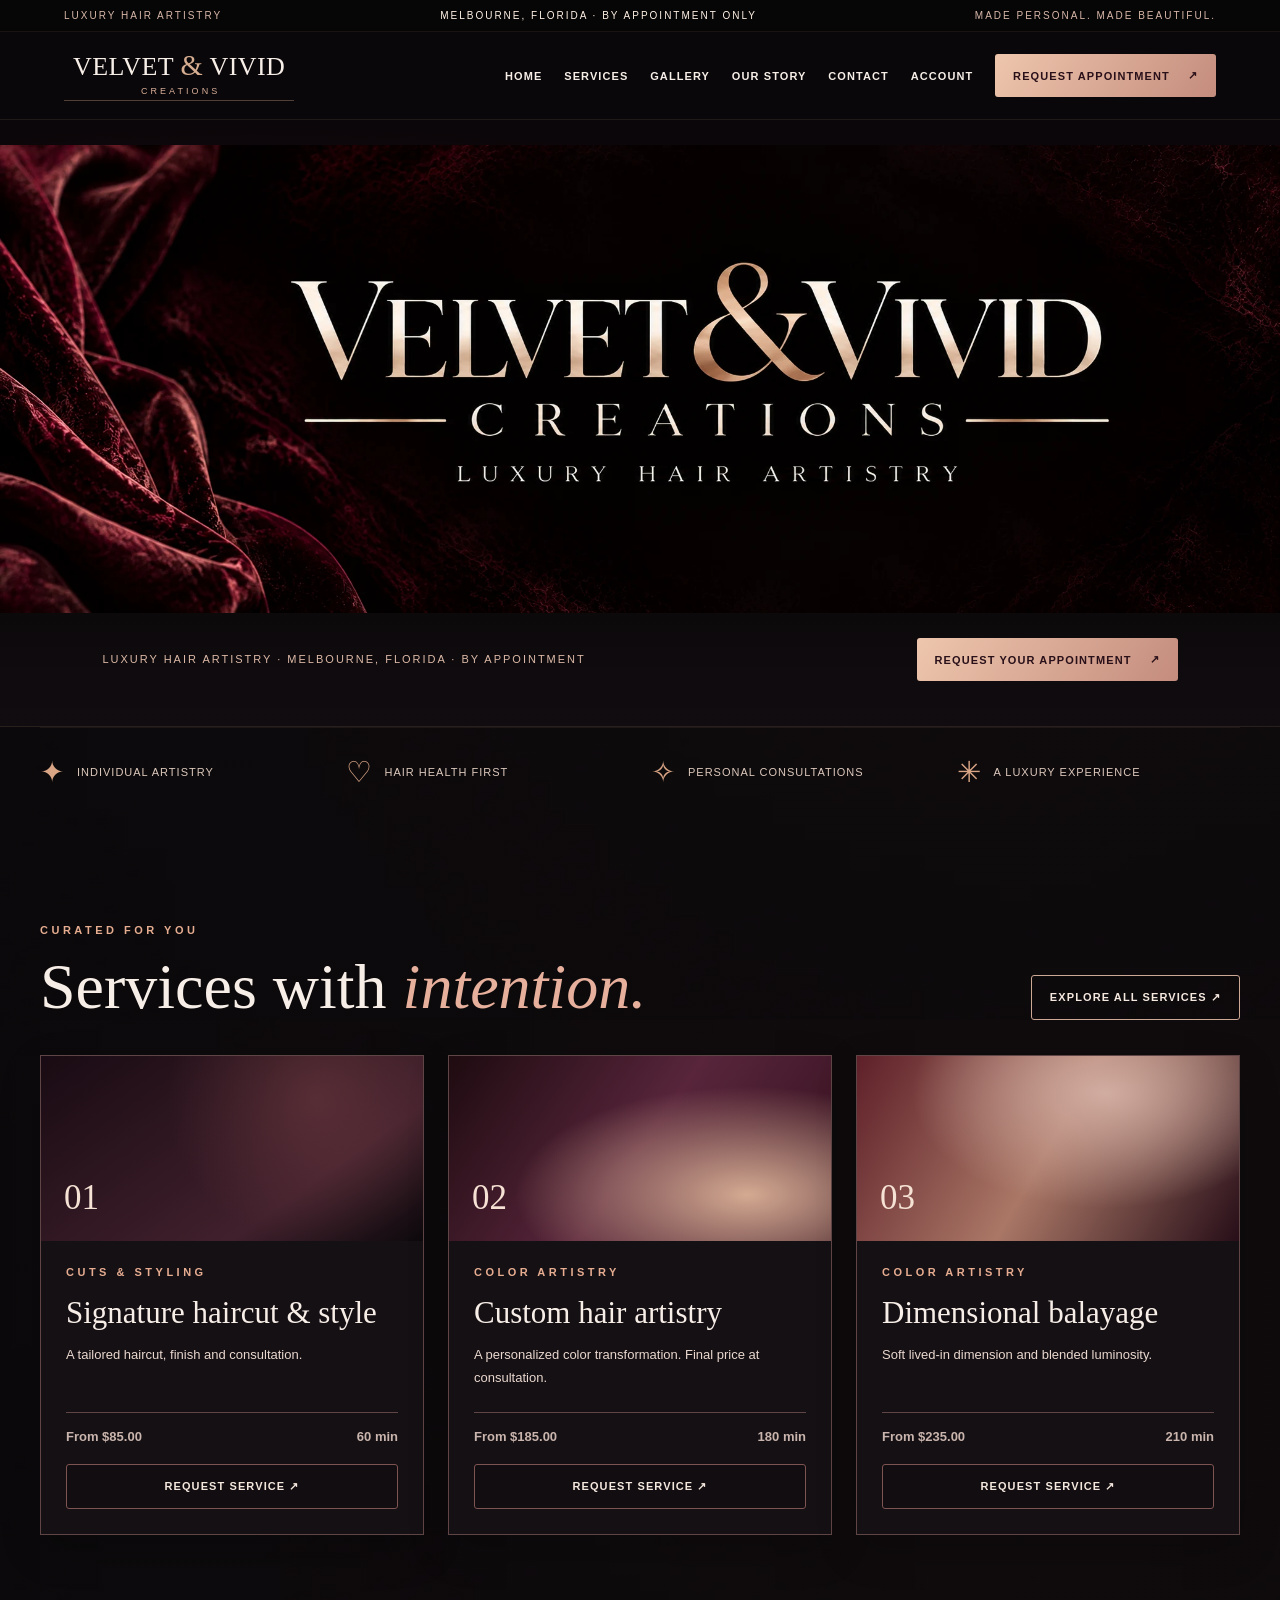
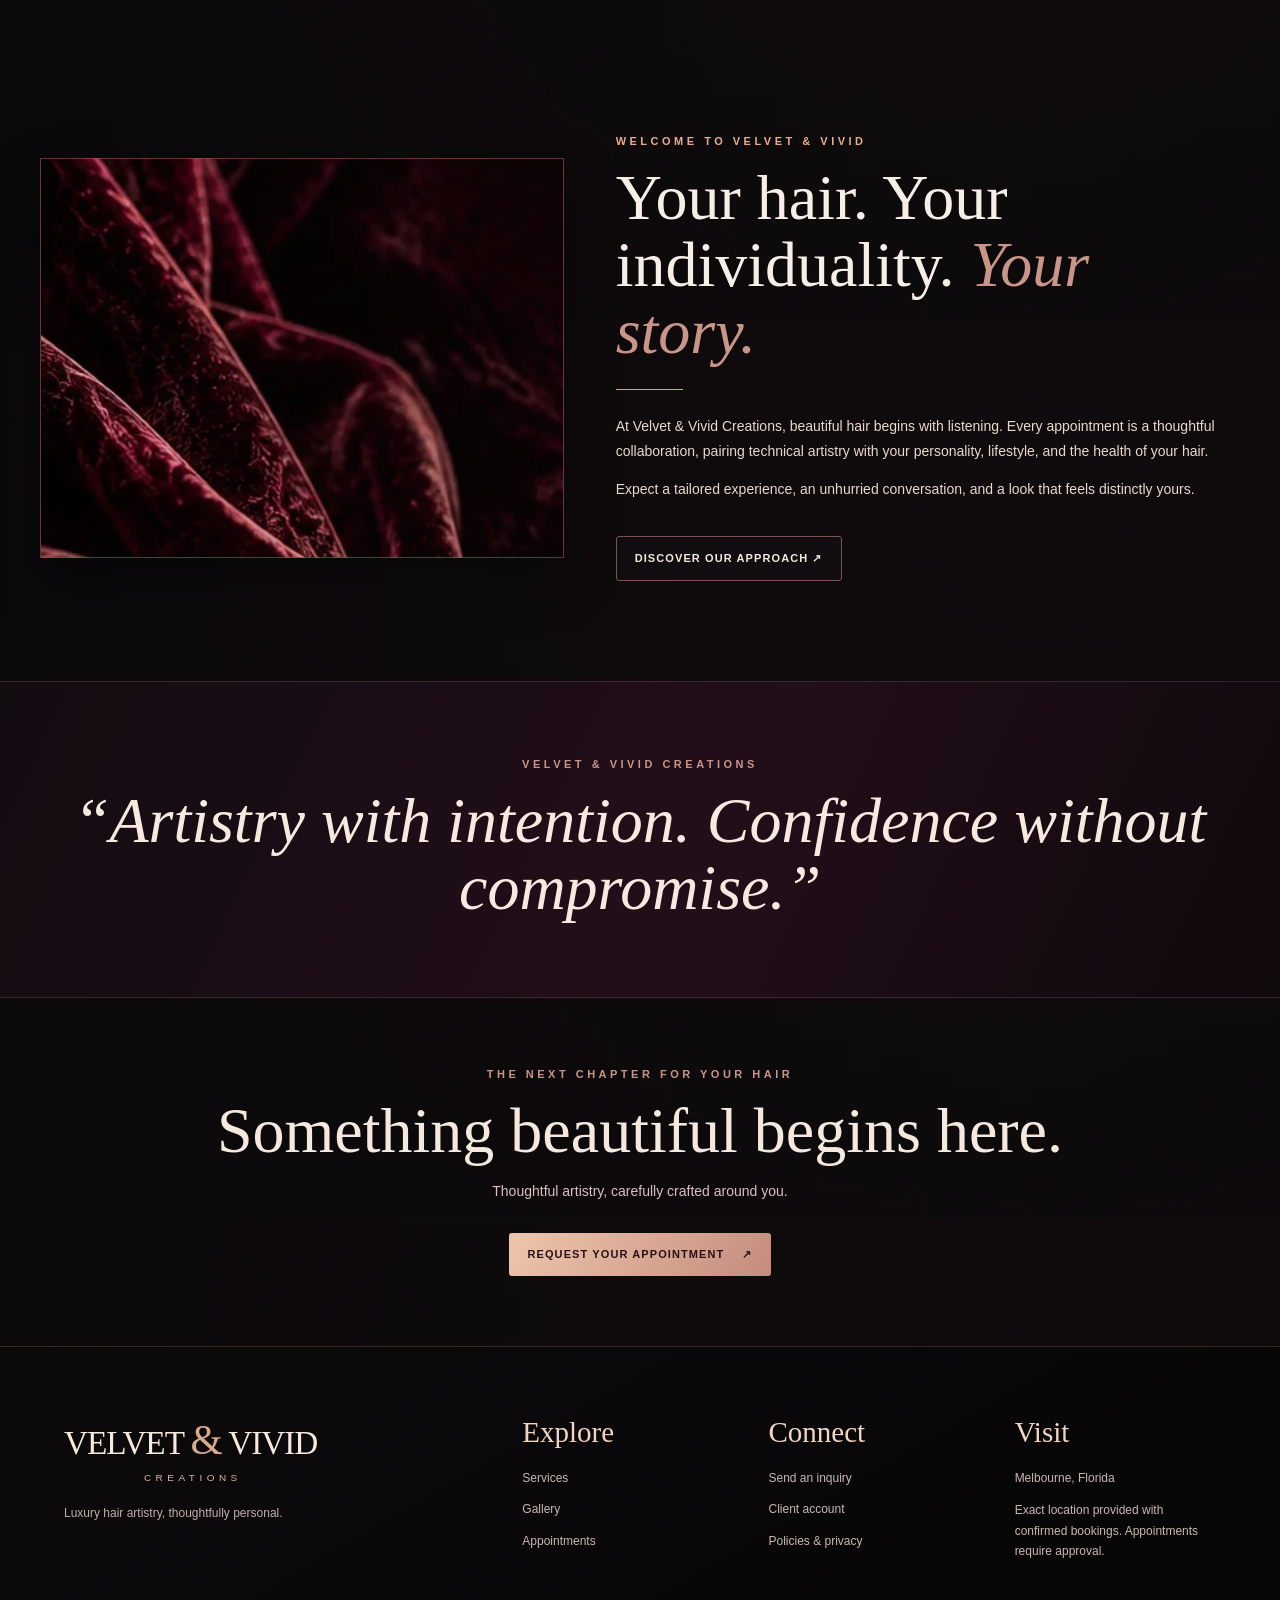
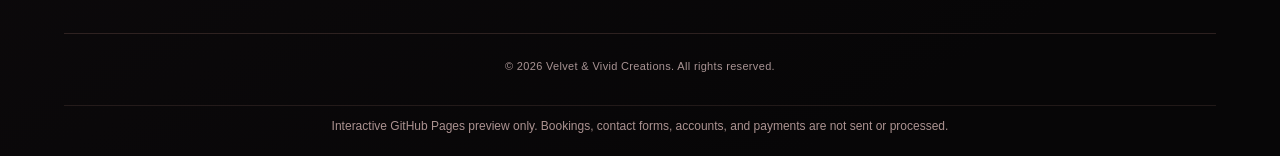
==== commit 2681a80d: "Changed style" ====
--- a/index.html
+++ b/index.html
@@ -427,6 +427,59 @@
 .vv-contact-form label{color:#eddfd6}
 @media(max-width:820px){.gallery-inspiration-grid{grid-template-columns:repeat(2,minmax(0,1fr))}.vv-story,.vv-contact-grid,.section-cream .intro-grid{grid-template-columns:1fr}.vv-story-art{min-height:300px}}
 @media(max-width:560px){.gallery-filters{gap:7px}.gallery-filter{padding:10px 12px;font-size:9px}.gallery-inspiration-grid{gap:10px}.vv-story-art{min-height:225px}.vv-contact-art{height:190px}}
+</style><style>
+/* Oct 26 refinement: unify textured background and remove reddish divider lines */
+:root{--vv-mineral-background:url("dark-mineral-texture.webp");}
+body,#app{
+  background-color:#0b080b !important;
+  background-image:linear-gradient(180deg,rgba(9,7,9,.52),rgba(9,7,9,.52)),var(--vv-mineral-background) !important;
+  background-position:center top,center top !important;
+  background-size:auto,1500px auto !important;
+  background-repeat:repeat,repeat !important;
+}
+#app .pagehero,
+#app .section-light,
+#app .section-cream,
+#app .section-dark,
+#app .vv-textured,
+#app .cta-band{
+  background-color:transparent !important;
+  background-image:none !important;
+  border-top:0 !important;
+  border-bottom:0 !important;
+  box-shadow:none !important;
+}
+#app .pagehero{
+  padding-top:92px !important;
+  padding-bottom:62px !important;
+}
+#app .pagehero p,
+#app .section-light p,
+#app .section-cream p,
+#app .section-dark p{color:#ead8cf !important;}
+#app .pagehero h1,
+#app .section-light h1,#app .section-light h2,#app .section-light h3,
+#app .section-cream h1,#app .section-cream h2,#app .section-cream h3,
+#app .section-dark h1,#app .section-dark h2,#app .section-dark h3{color:#f8eee8 !important;}
+#app .gallery-filter{border-color:rgba(224,180,154,.22) !important;}
+#app .gallery-inspiration,
+#app .vv-story-art,
+#app .vv-contact-art,
+#app .vv-contact-form,
+#app .vv-account-section .auth-wrap,
+#app .service-line,
+#app .booking-card{border-color:rgba(222,177,150,.16) !important;}
+#app .vv-benefits{margin-top:56px !important;}
+#app .vv-benefits>div{border-right:1px solid rgba(226,181,154,.12) !important;}
+#app .vv-benefits>div:last-child{border-right:0 !important;}
+#app hr,.pillar-row{border-top-color:rgba(226,181,154,.08) !important;}
+.header{border-bottom:1px solid rgba(226,181,154,.10) !important;}
+@media(max-width:820px){
+  body,#app{background-size:auto,1100px auto !important;}
+  #app .pagehero{padding-top:74px !important;padding-bottom:52px !important;}
+  #app .vv-benefits>div{border-right:0 !important;border-bottom:1px solid rgba(226,181,154,.12) !important;}
+  #app .vv-benefits>div:last-child{border-bottom:0 !important;}
+}
 </style></head><body><div id="site-shell">
   <div class="topbar"><span>Luxury hair artistry</span><span class="topbar-mid">Melbourne, Florida · By appointment only</span><span>Made personal. Made beautiful.</span></div>
   <header class="header"><a href="#/" class="brand brand-compact" aria-label="Velvet and Vivid Creations home" title="Velvet &amp; Vivid Creations"><span>VELVET <em>&amp;</em> VIVID</span><small>CREATIONS</small></a><button id="menu-toggle" class="menu-toggle" aria-expanded="false" aria-label="Toggle menu">☰</button>
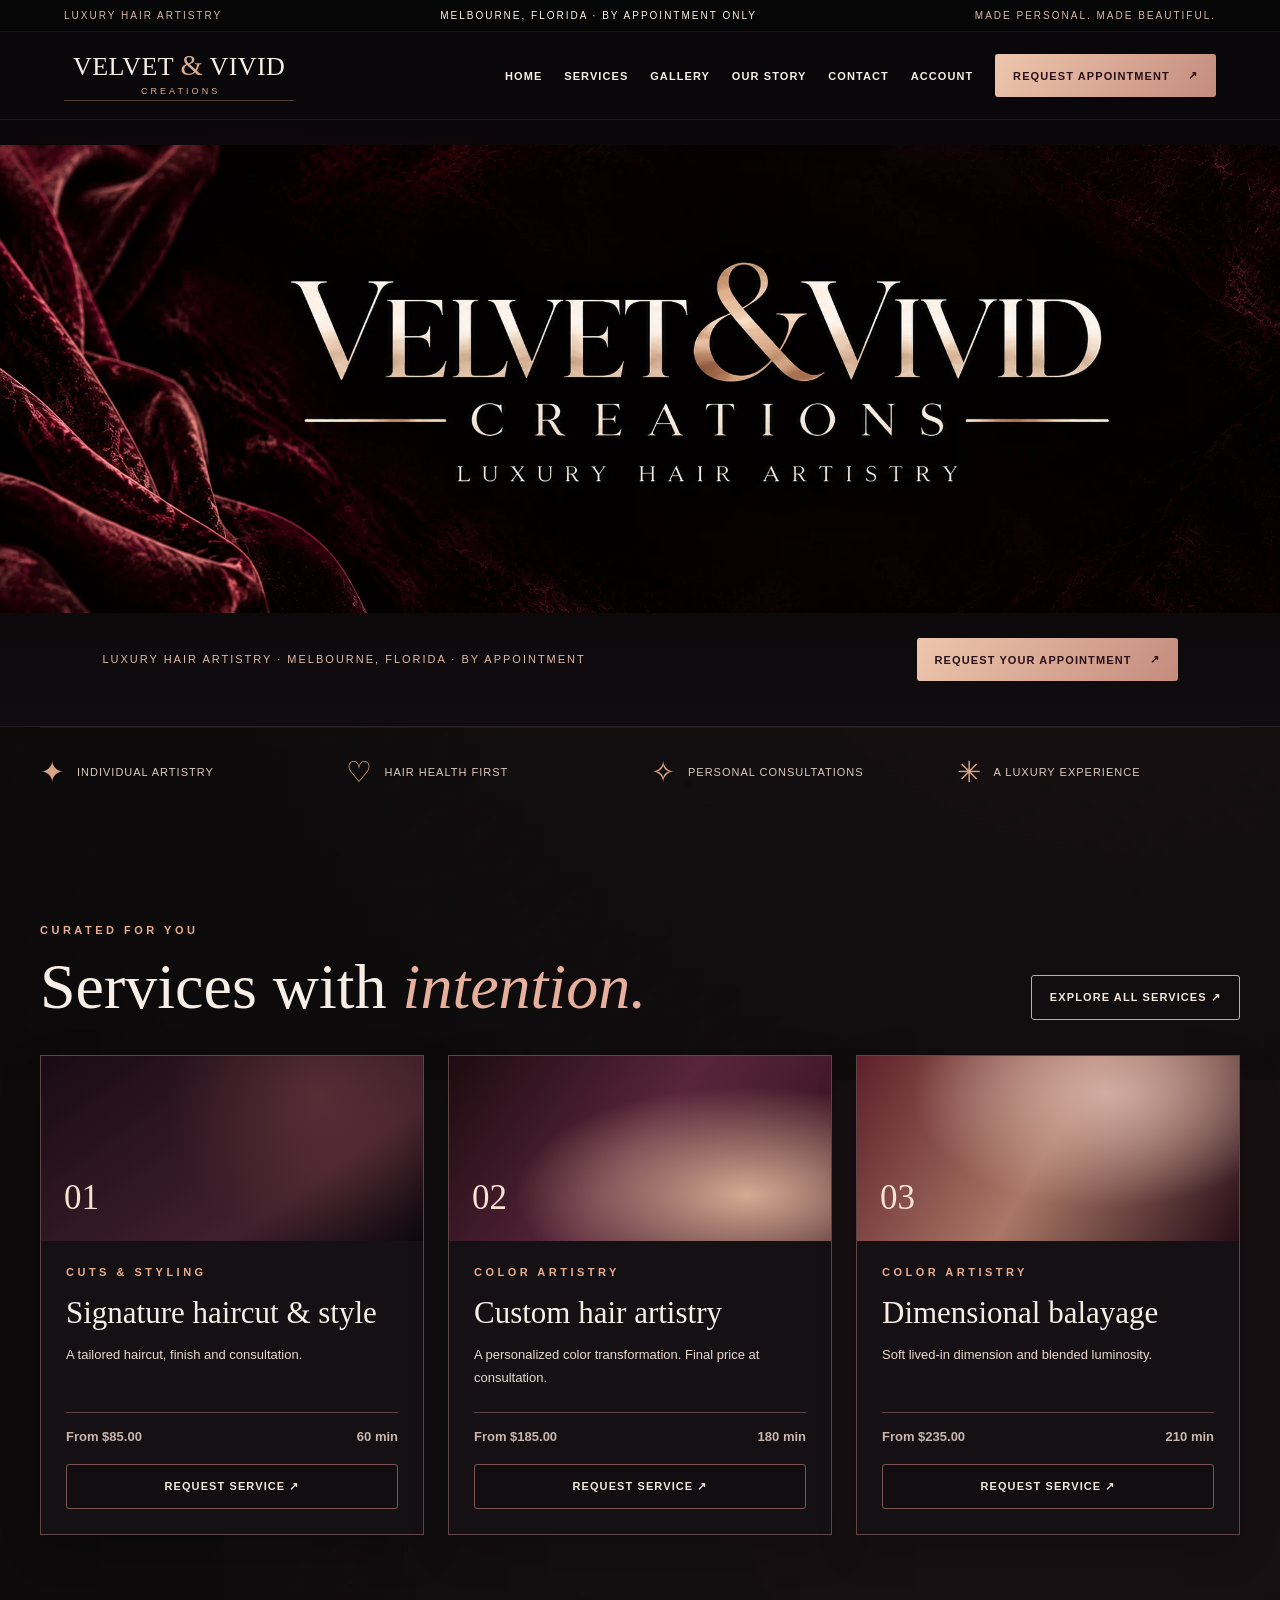
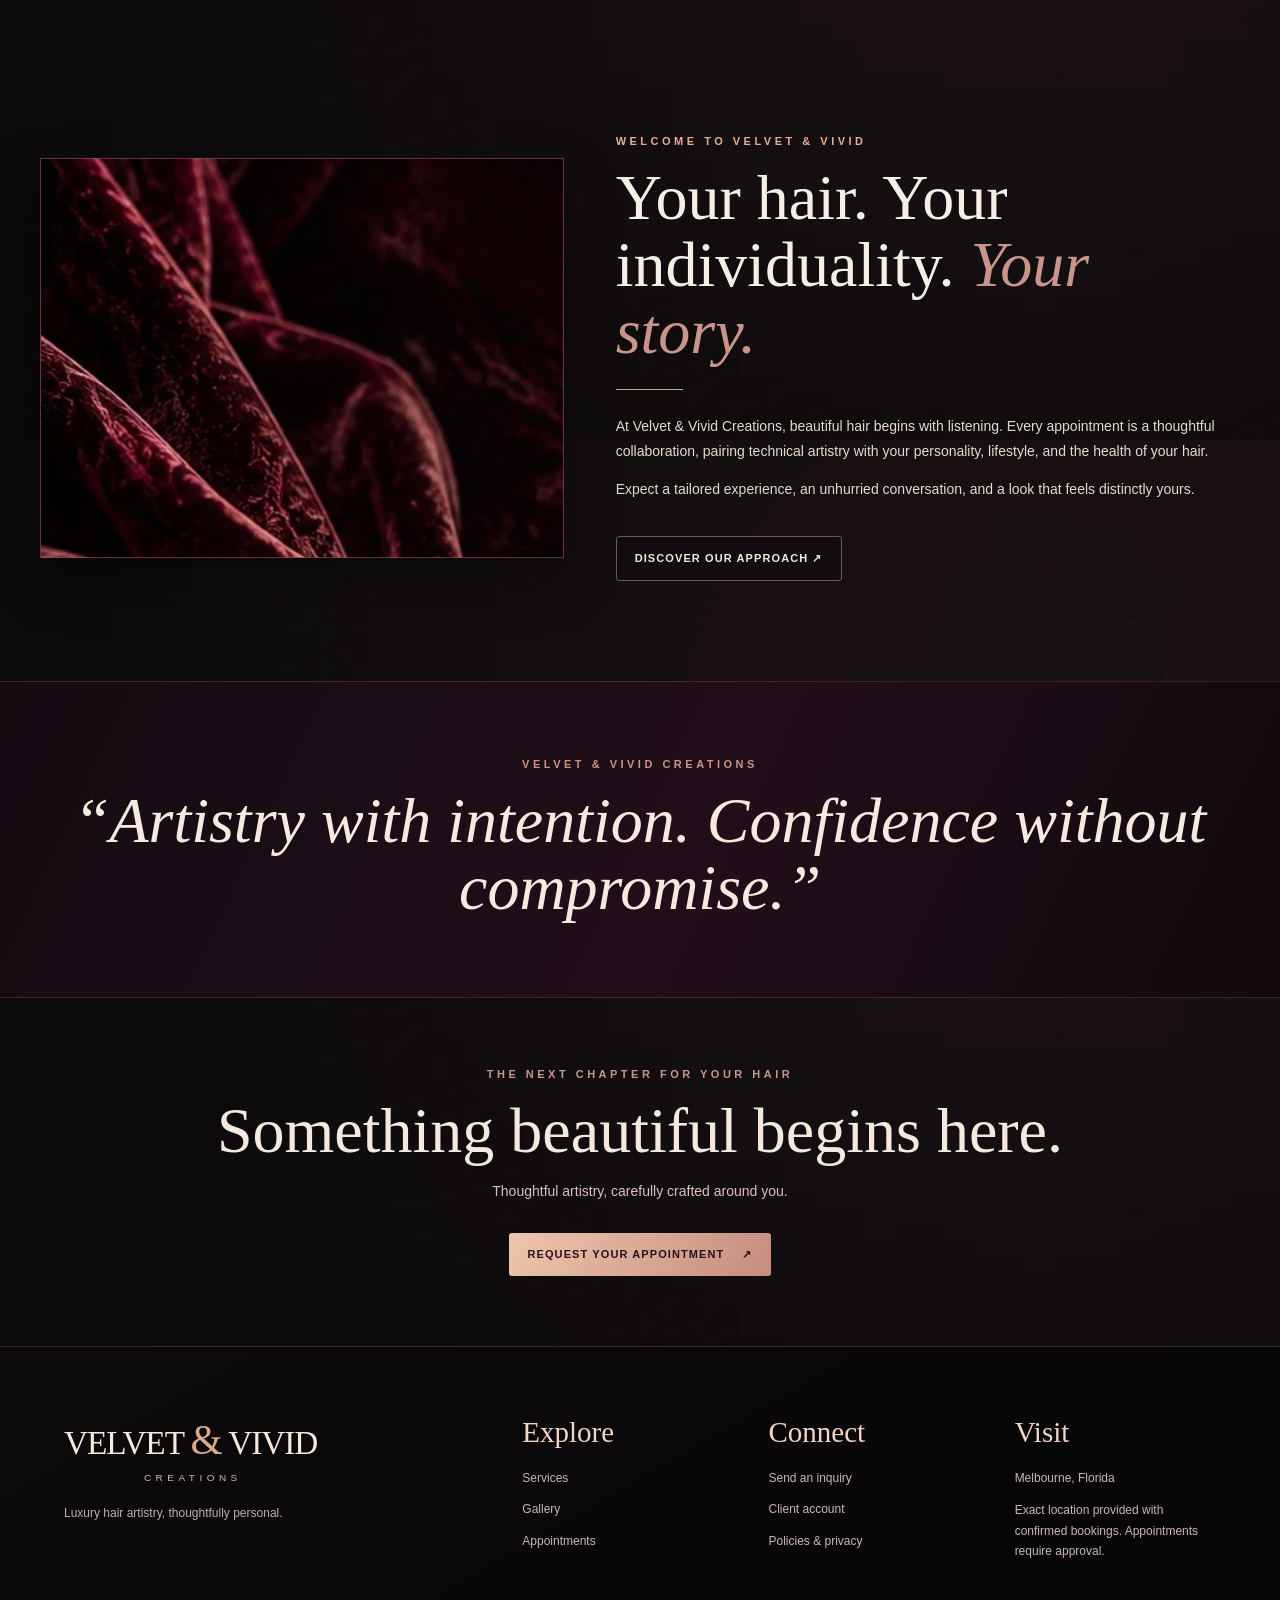
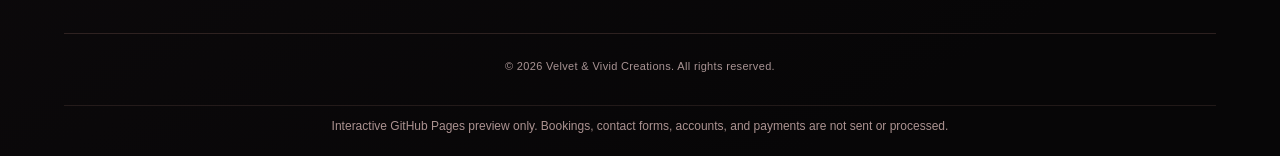
==== commit d5fa8166: "Changed style" ====
--- a/index.html
+++ b/index.html
@@ -480,6 +480,12 @@
   #app .vv-benefits>div{border-right:0 !important;border-bottom:1px solid rgba(226,181,154,.12) !important;}
   #app .vv-benefits>div:last-child{border-bottom:0 !important;}
 }
+</style><style id="vv-mineral-visibility-v3">
+/* One cohesive full-width mineral background, without repeating panels or dividers. */
+body,#app{background-color:#0b080b!important;background-image:linear-gradient(rgba(7,5,7,.12),rgba(7,5,7,.12)),url("dark-mineral-texture.webp")!important;background-size:auto,1600px auto!important;background-repeat:repeat!important;background-position:center top!important;background-attachment:scroll!important}
+#app .pagehero,#app .section-light,#app .section-cream,#app .section-dark,#app .vv-textured,#app .cta-band{background:transparent!important;border-top:0!important;border-bottom:0!important;box-shadow:none!important}
+#app .pagehero h1,#app .pagehero h2,#app .pagehero p{color:#f5e9e2!important}
+@media(max-width:820px){body,#app{background-size:auto,1100px auto!important}}
 </style></head><body><div id="site-shell">
   <div class="topbar"><span>Luxury hair artistry</span><span class="topbar-mid">Melbourne, Florida · By appointment only</span><span>Made personal. Made beautiful.</span></div>
   <header class="header"><a href="#/" class="brand brand-compact" aria-label="Velvet and Vivid Creations home" title="Velvet &amp; Vivid Creations"><span>VELVET <em>&amp;</em> VIVID</span><small>CREATIONS</small></a><button id="menu-toggle" class="menu-toggle" aria-expanded="false" aria-label="Toggle menu">☰</button>
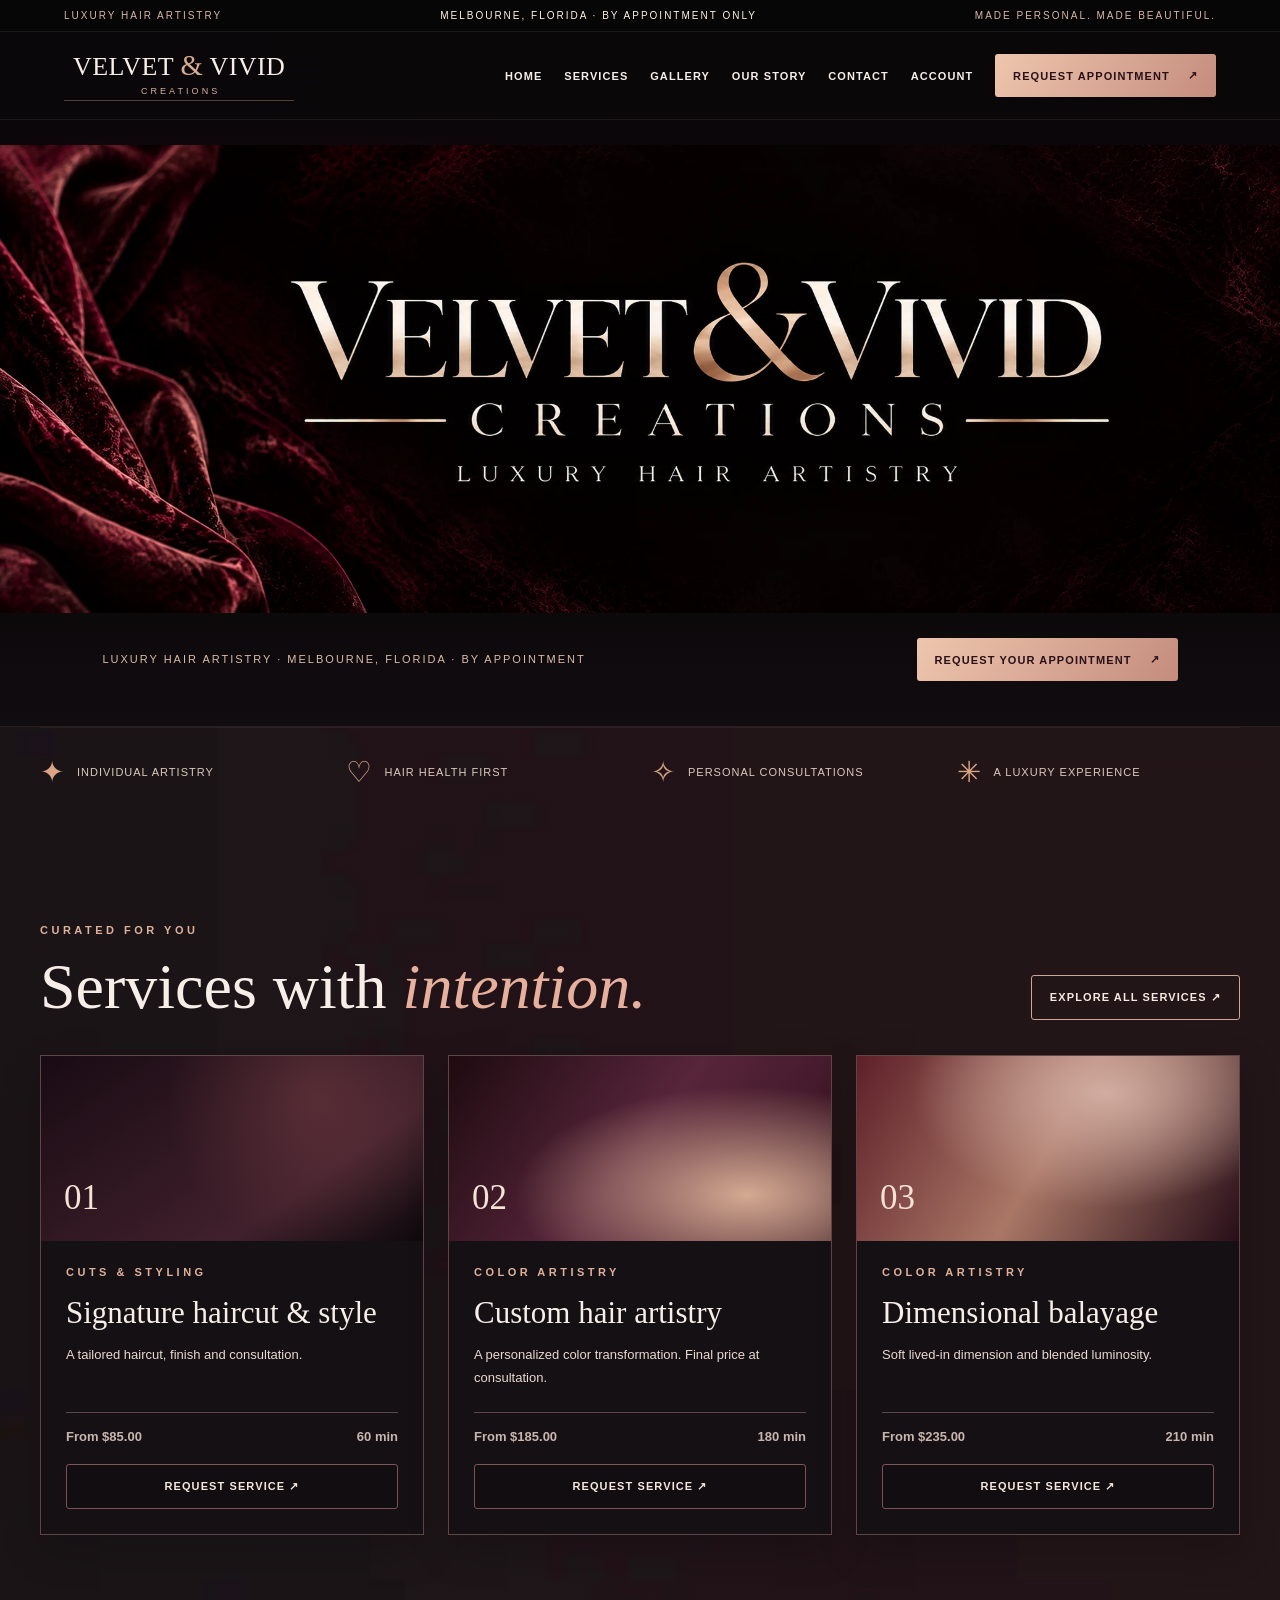
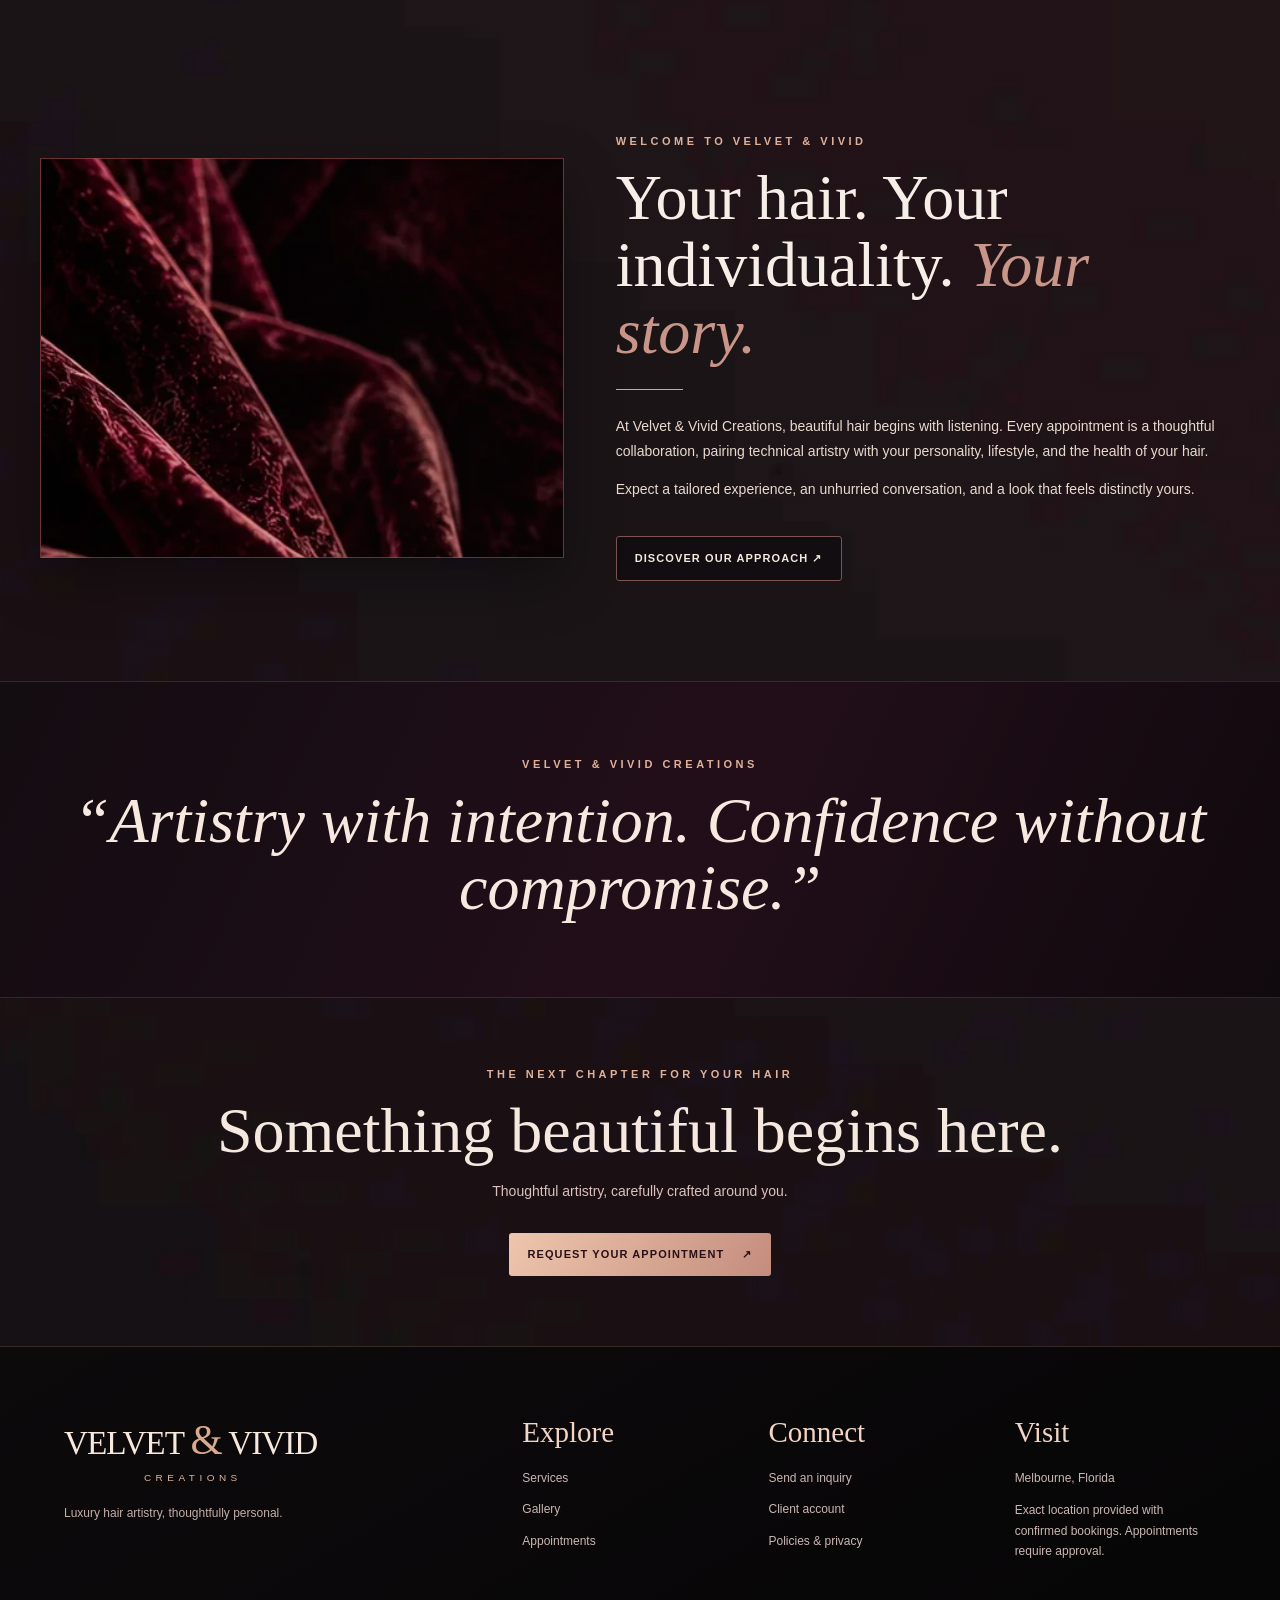
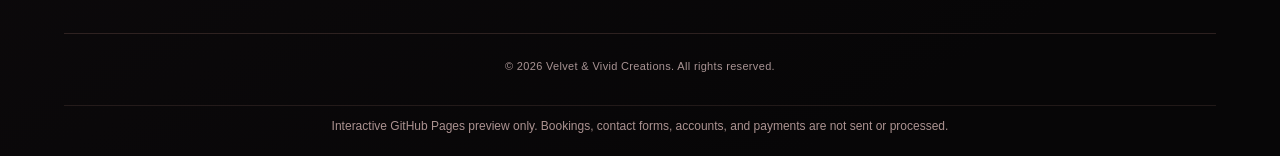
==== commit a6673f1a: "Changed Background" ====
--- a/index.html
+++ b/index.html
@@ -486,6 +486,56 @@
 #app .pagehero,#app .section-light,#app .section-cream,#app .section-dark,#app .vv-textured,#app .cta-band{background:transparent!important;border-top:0!important;border-bottom:0!important;box-shadow:none!important}
 #app .pagehero h1,#app .pagehero h2,#app .pagehero p{color:#f5e9e2!important}
 @media(max-width:820px){body,#app{background-size:auto,1100px auto!important}}
+</style><style>
+/* Final approved background match: single full-page charcoal / muted-burgundy background, based on approved mockup. */
+:root{--vv-mineral-background:url("dark-mineral-texture.webp");}
+html,body,#app{min-height:100%;}
+body,#app{
+  background-color:#090709 !important;
+  background-image:linear-gradient(180deg,rgba(8,7,9,.18),rgba(8,7,9,.18)),var(--vv-mineral-background) !important;
+  background-position:center top,center top !important;
+  background-size:cover,cover !important;
+  background-repeat:no-repeat,no-repeat !important;
+}
+#app .pagehero,
+#app .section-light,
+#app .section-cream,
+#app .section-dark,
+#app .vv-textured,
+#app .cta-band{
+  background:transparent !important;
+  border-top:0 !important;
+  border-bottom:0 !important;
+  box-shadow:none !important;
+}
+/* Remove reddish section dividers and keep only subtle neutral definition where needed */
+header,.header,.topbar,.notice-bar{border-color:rgba(244,235,227,.08) !important;}
+#app .vv-benefits>div{border-right:1px solid rgba(244,235,227,.10) !important;}
+#app .vv-benefits>div:last-child{border-right:0 !important;}
+#app .gallery-filter,
+#app .gallery-inspiration,
+#app .service-line,
+#app .booking-card,
+#app .vv-contact-form,
+#app .vv-account-section .auth-wrap,
+#app .vv-story-art,
+#app .vv-contact-art{border-color:rgba(230,214,205,.14) !important;}
+#app .pagehero h1,
+#app .section-light h1,#app .section-light h2,#app .section-light h3,
+#app .section-cream h1,#app .section-cream h2,#app .section-cream h3,
+#app .section-dark h1,#app .section-dark h2,#app .section-dark h3{color:#f7eee7 !important;}
+#app .pagehero p,
+#app .section-light p,
+#app .section-cream p,
+#app .section-dark p,
+#app .gallery-disclaimer{color:#ead9d0 !important;}
+#app .eyebrow, #app .tiny{color:#e0b19a !important;}
+#app .service-line,#app .booking-card,#app .vv-contact-form,#app .vv-account-section .auth-wrap{background:linear-gradient(180deg,rgba(17,13,16,.96),rgba(11,9,11,.96)) !important;}
+@media(max-width:820px){
+  body,#app{background-size:cover,cover !important;}
+  #app .vv-benefits>div{border-right:0 !important;border-bottom:1px solid rgba(244,235,227,.10) !important;}
+  #app .vv-benefits>div:last-child{border-bottom:0 !important;}
+}
 </style></head><body><div id="site-shell">
   <div class="topbar"><span>Luxury hair artistry</span><span class="topbar-mid">Melbourne, Florida · By appointment only</span><span>Made personal. Made beautiful.</span></div>
   <header class="header"><a href="#/" class="brand brand-compact" aria-label="Velvet and Vivid Creations home" title="Velvet &amp; Vivid Creations"><span>VELVET <em>&amp;</em> VIVID</span><small>CREATIONS</small></a><button id="menu-toggle" class="menu-toggle" aria-expanded="false" aria-label="Toggle menu">☰</button>
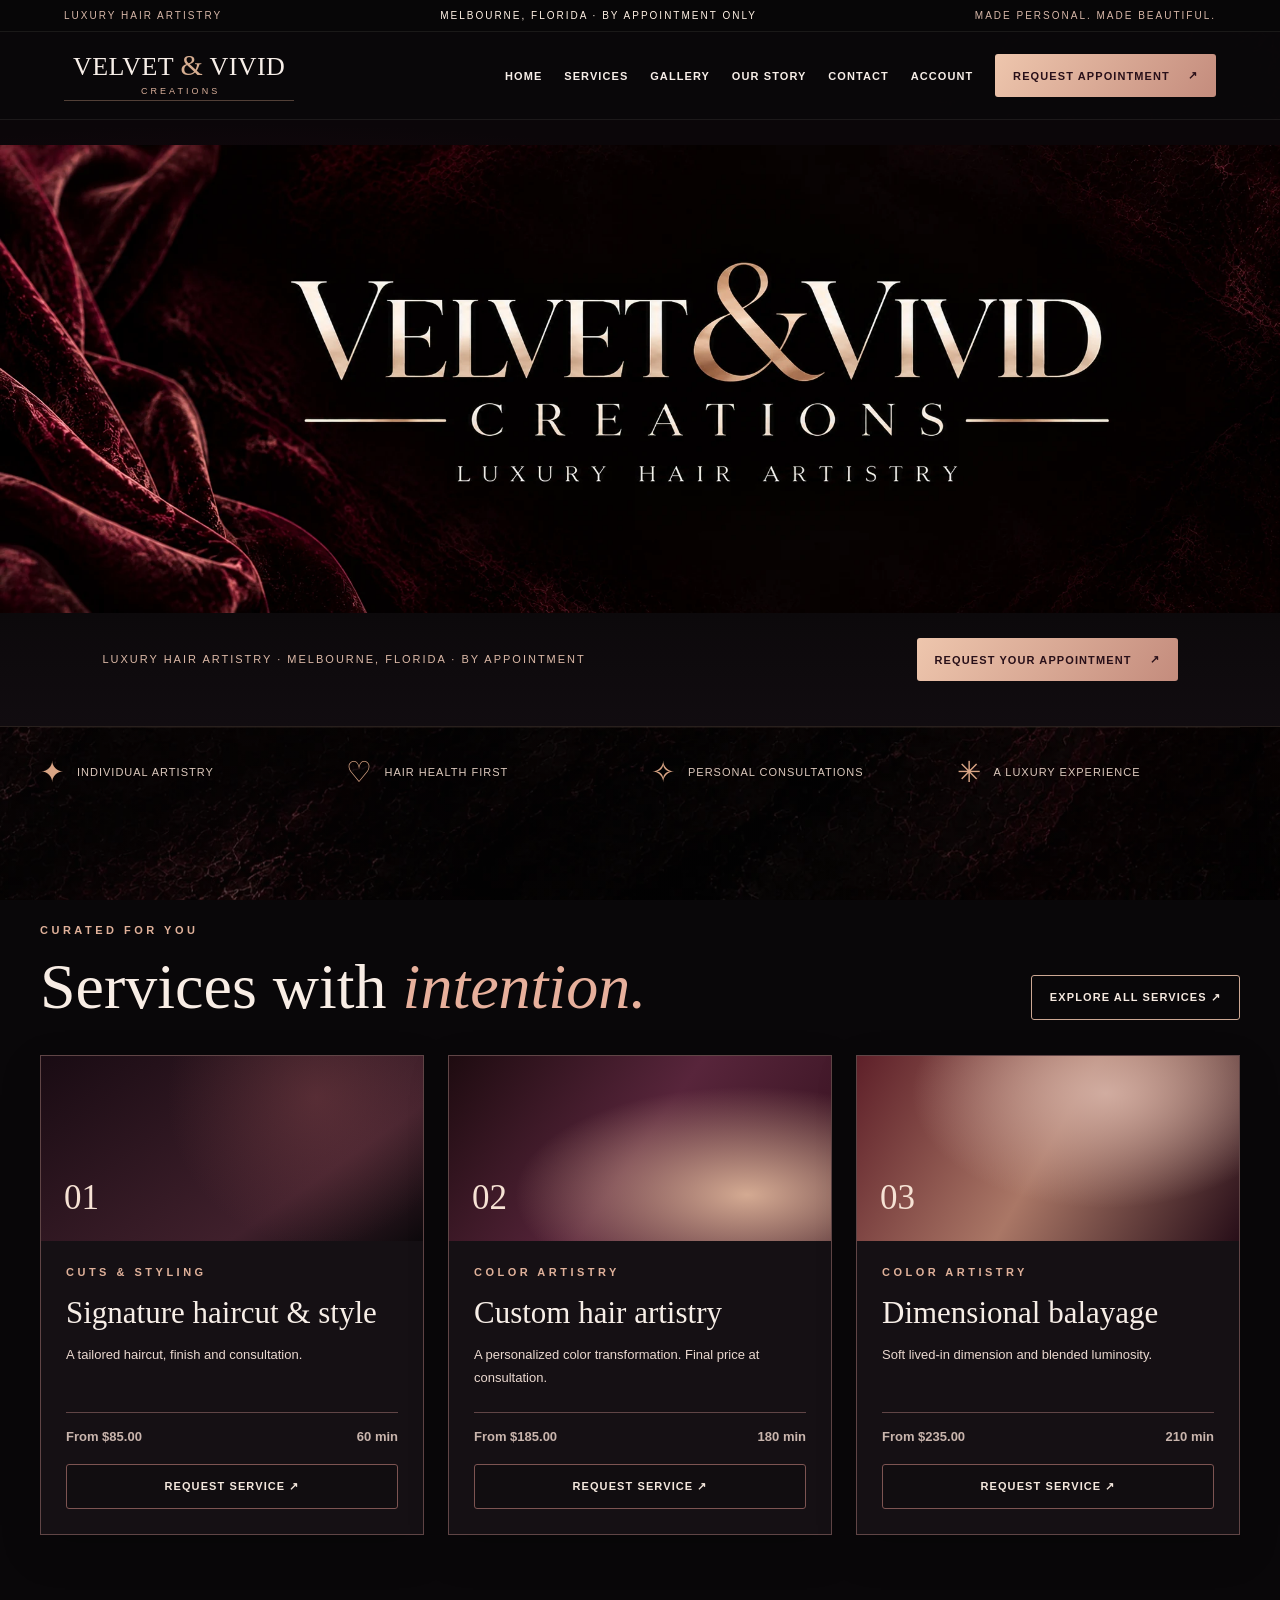
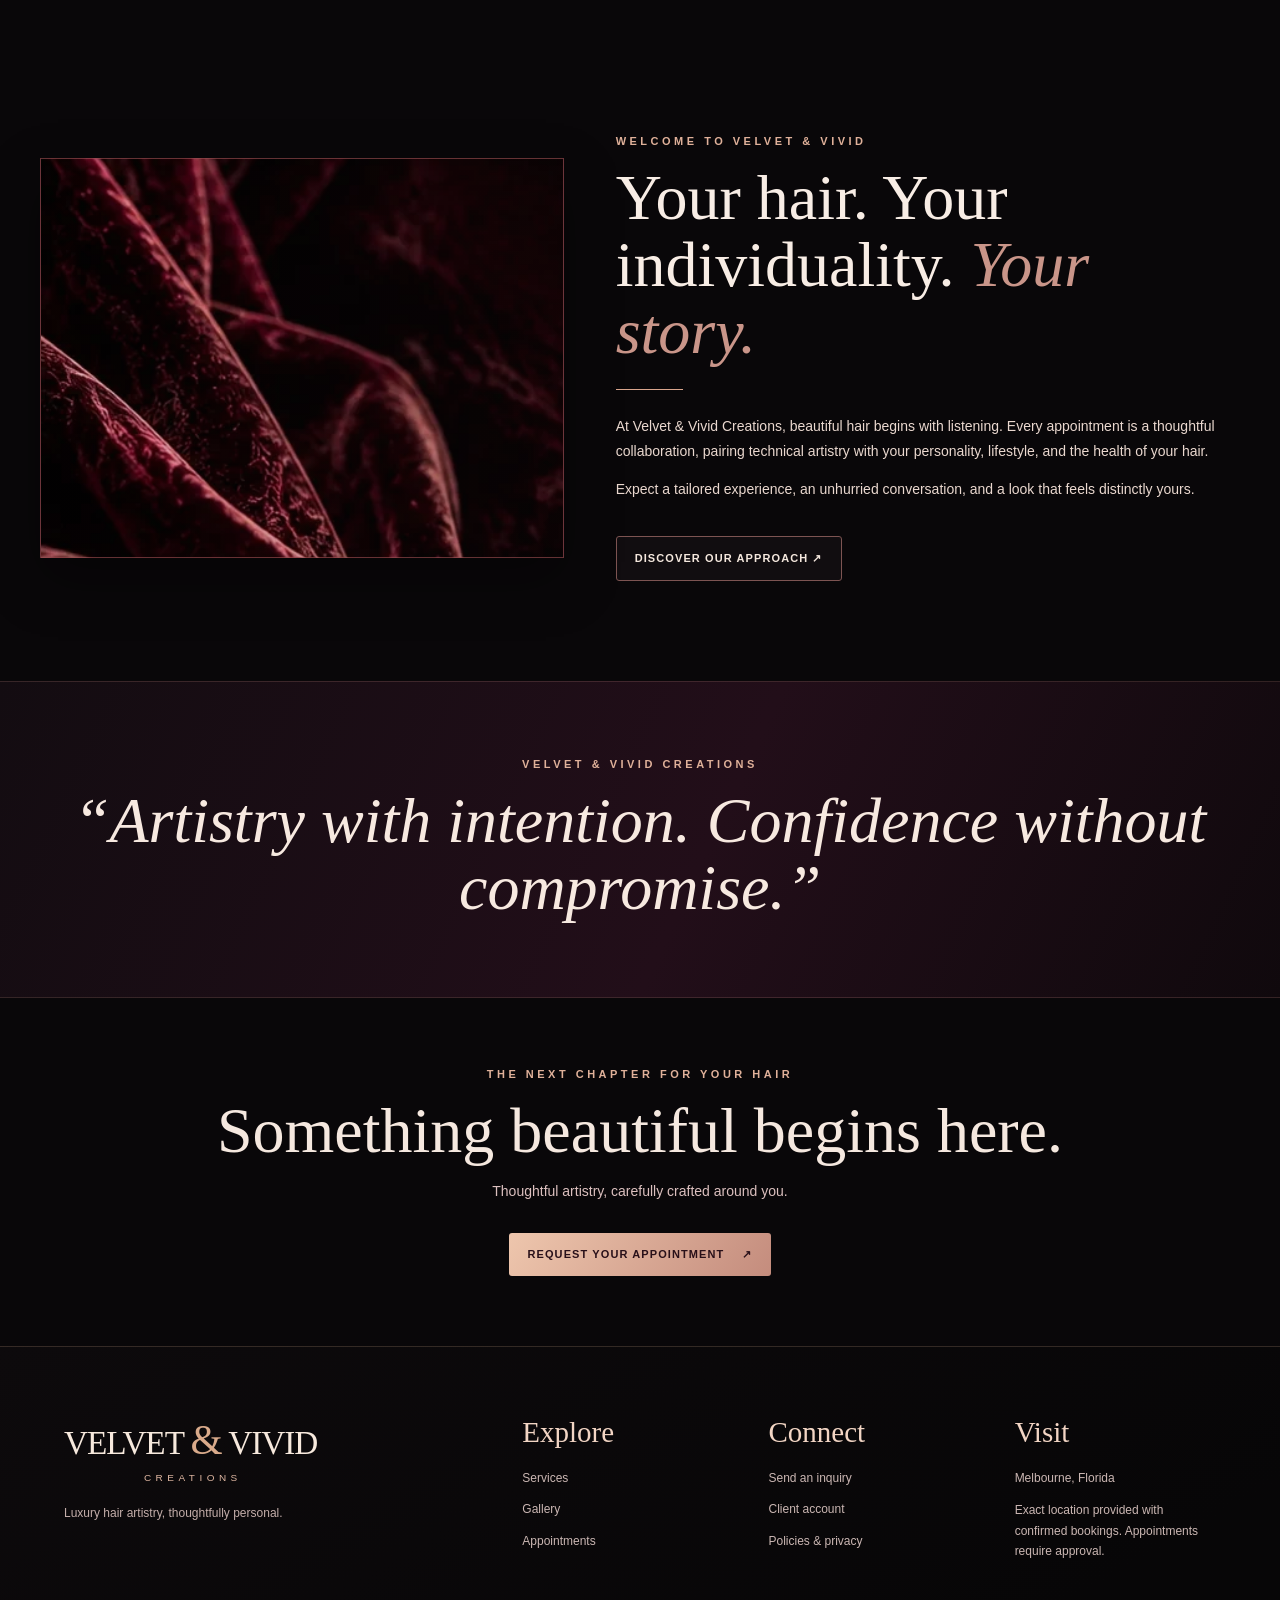
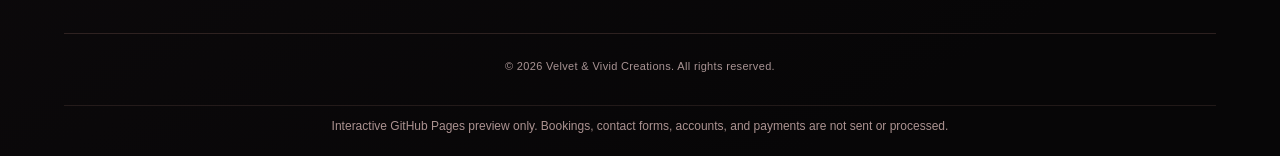
==== commit e1dd41f9: "Changed Background" ====
--- a/index.html
+++ b/index.html
@@ -535,6 +535,30 @@
   body,#app{background-size:cover,cover !important;}
   #app .vv-benefits>div{border-right:0 !important;border-bottom:1px solid rgba(244,235,227,.10) !important;}
   #app .vv-benefits>div:last-child{border-bottom:0 !important;}
+}
+</style><style>
+/* Final mineral background: detailed approved image, anchored to viewport, no page-length stretching. */
+html { background:#090709 !important; }
+body { position:relative; isolation:isolate; background:#090709 !important; }
+body::before {
+  content:""; position:fixed; inset:0; z-index:-1; pointer-events:none;
+  background-color:#090709;
+  background-image:linear-gradient(90deg,rgba(7,5,7,.35),rgba(7,5,7,.18)),url("dark-mineral-texture.webp");
+  background-position:center center; background-size:cover; background-repeat:no-repeat;
+}
+body, #app { background-image:none !important; background-color:transparent !important; }
+#app .pagehero, #app .section-light, #app .section-cream,
+#app .section-dark, #app .vv-textured, #app .cta-band {
+  background:transparent !important; border-top:0 !important; border-bottom:0 !important;
+}
+#app .pagehero h1, #app .section-light h2, #app .section-cream h2 { color:#f8ede5 !important; }
+#app .pagehero p, #app .section-light p, #app .section-cream p {color:#ead8cf !important;}
+#app .gallery-inspiration, #app .service-line, #app .vv-contact-form,
+#app .vv-account-section .auth-wrap { background-color:rgba(12,9,11,.96) !important; }
+#app .vv-benefits>div {border-right-color:rgba(226,181,154,.1) !important;}
+@media(max-width:820px) {
+ body::before {background-position:center; background-size:cover;}
+ #app .vv-benefits>div {border-right:0 !important;}
 }
 </style></head><body><div id="site-shell">
   <div class="topbar"><span>Luxury hair artistry</span><span class="topbar-mid">Melbourne, Florida · By appointment only</span><span>Made personal. Made beautiful.</span></div>
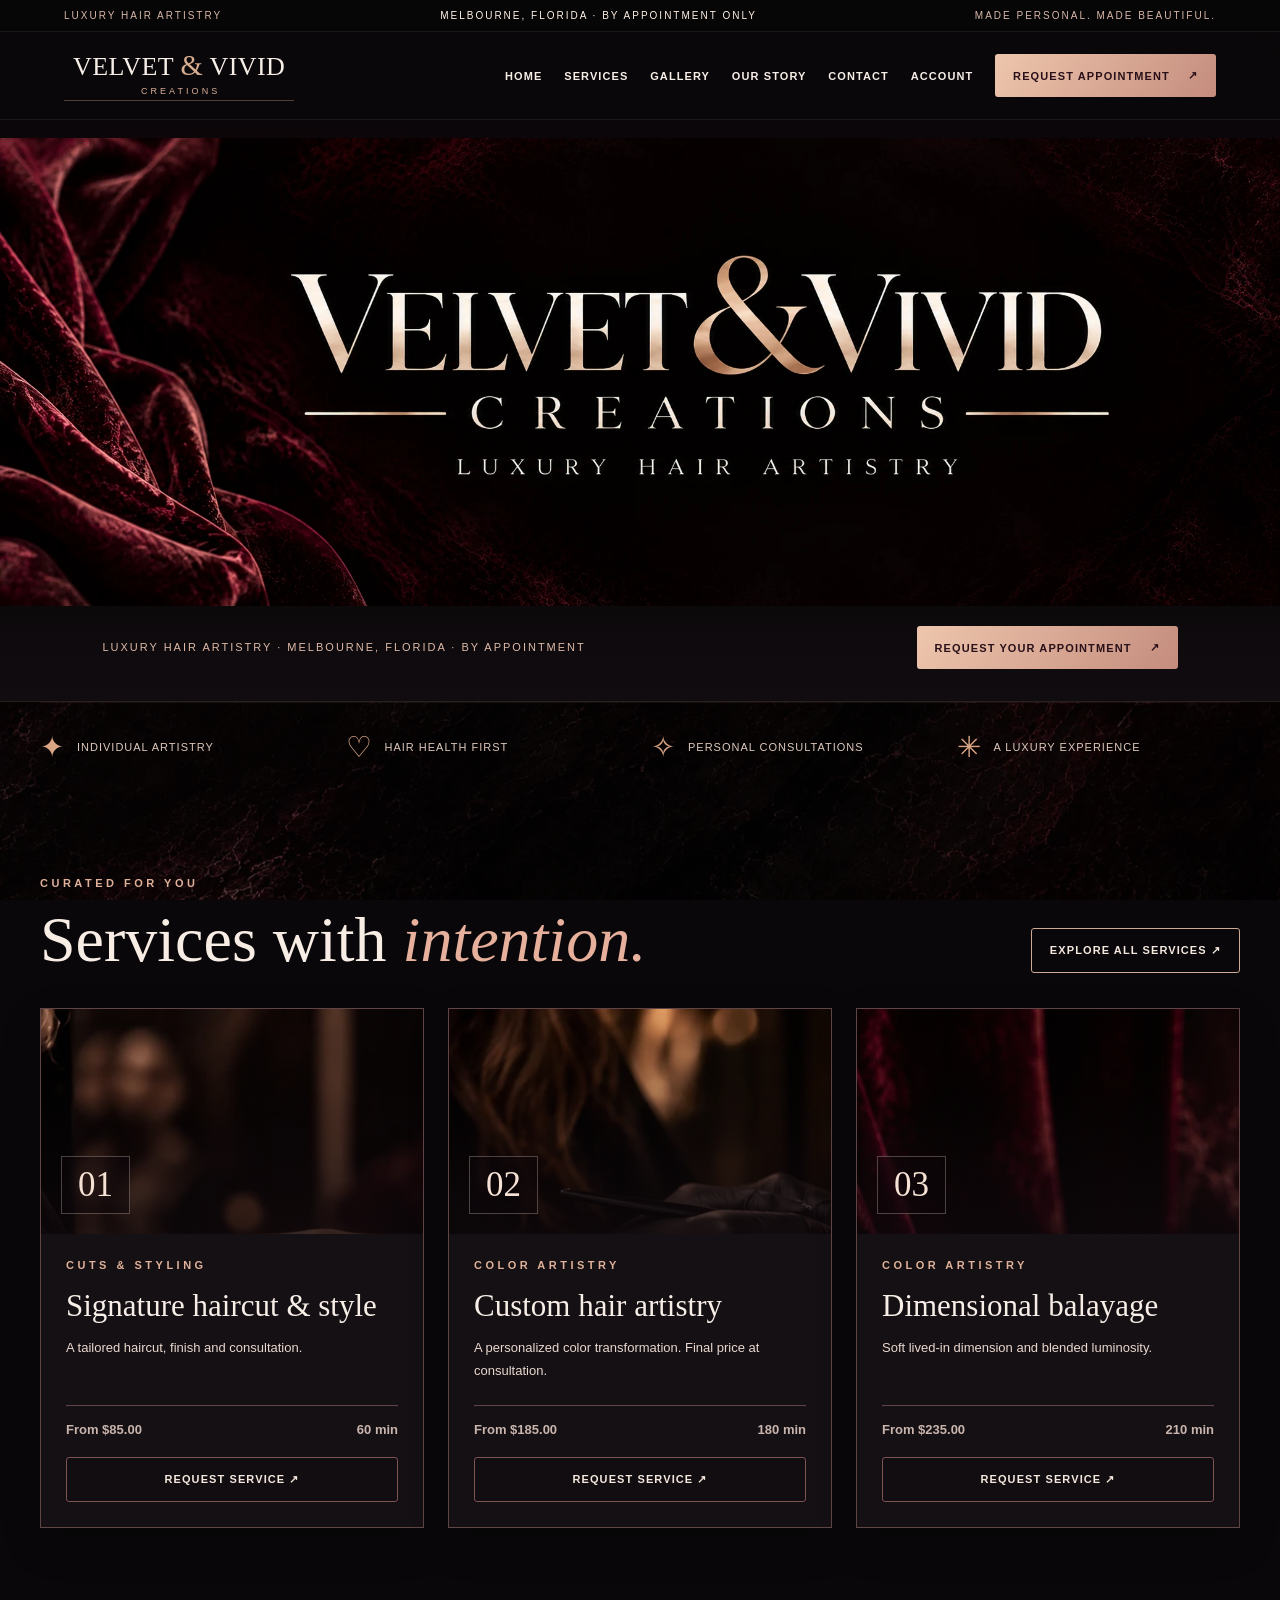
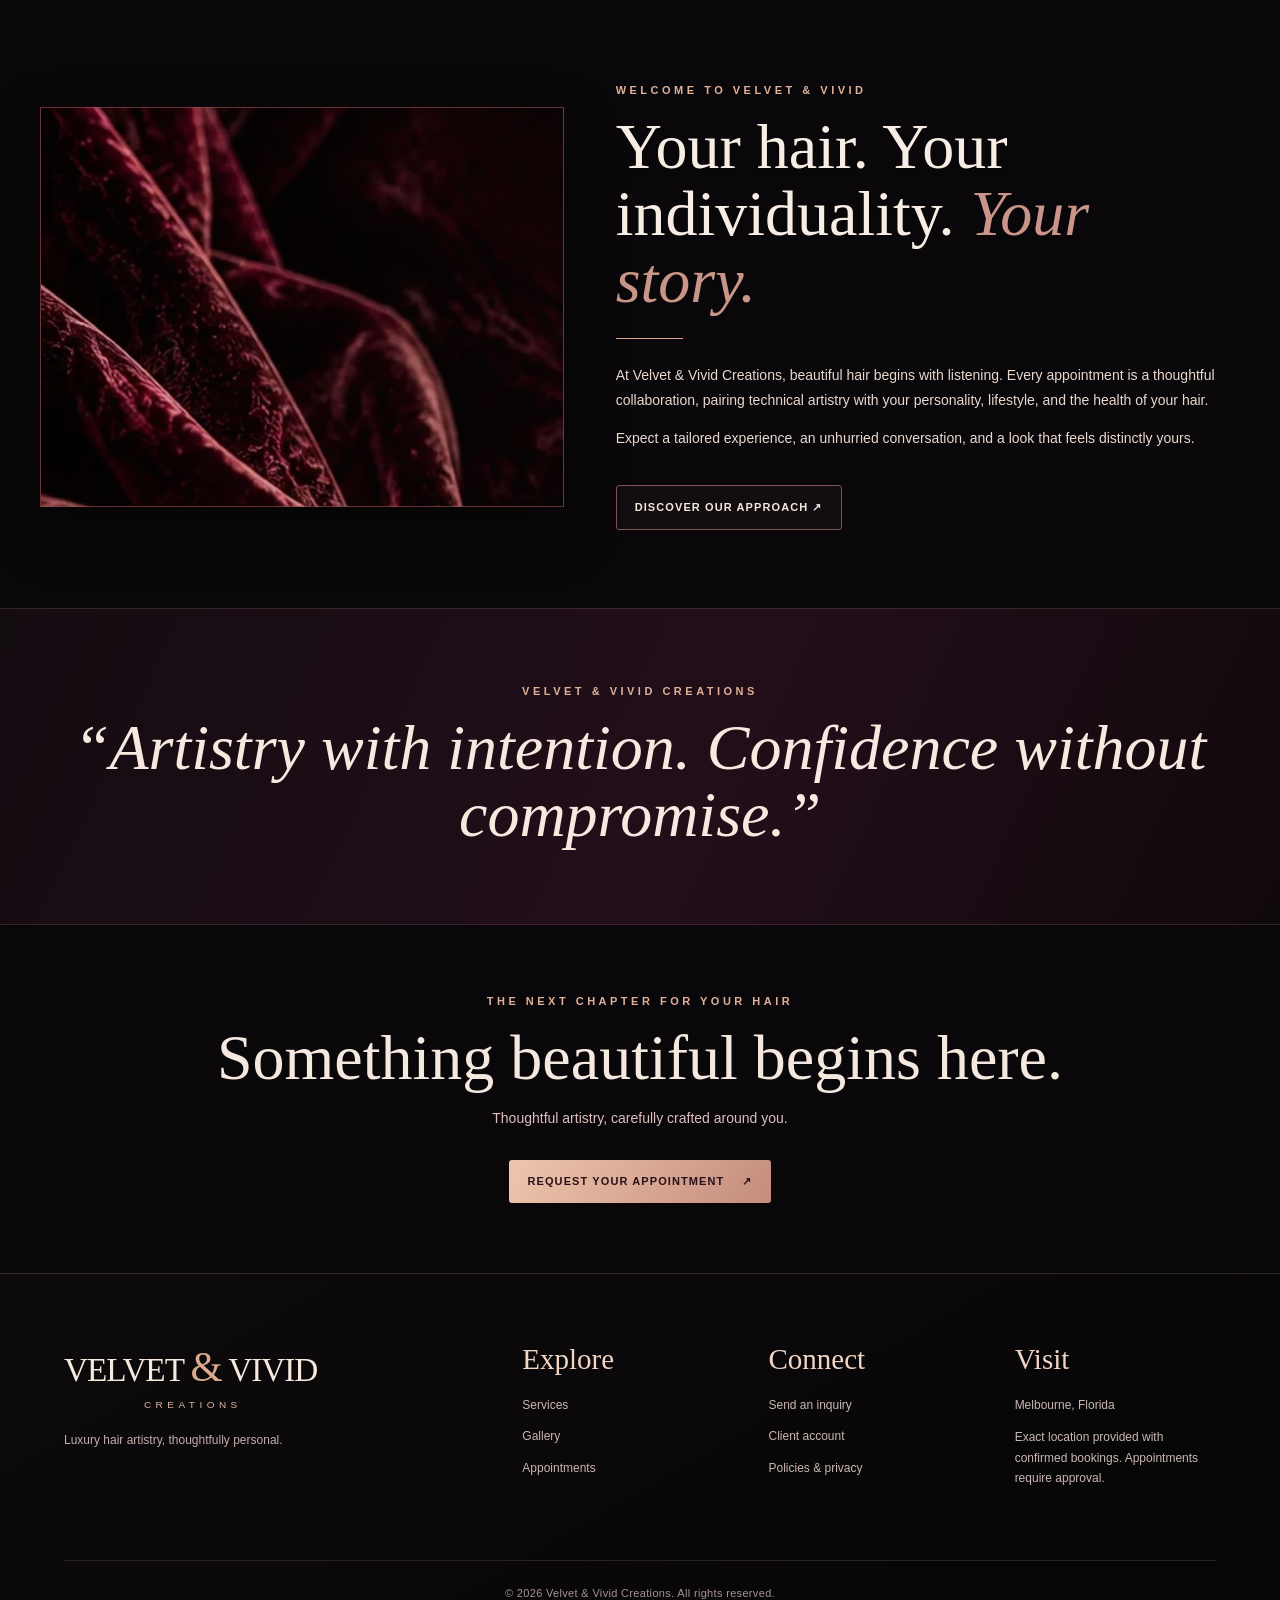
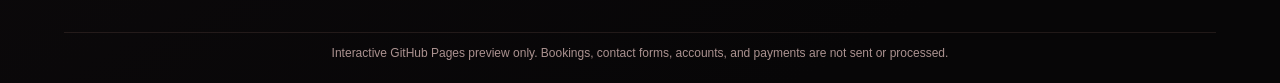
==== commit 694e0651: "Changed style" ====
--- a/index.html
+++ b/index.html
@@ -4,7 +4,7 @@
 <meta name="theme-color" content="#130b0e"><meta name="description" content="Velvet & Vivid Creations. Luxury hair artistry and thoughtful one-on-one appointments in Melbourne, Florida.">
 <title>Velvet & Vivid Creations | Luxury Hair Artistry</title>
 <style>:root{--dark:#140c10;--wine:#37111f;--plum:#5a2032;--rose:#c78f7c;--gold:#d9ad8f;--ivory:#f8f3ed;--paper:#f4ebe3;--muted:#a99296;--ink:#291e22;--border:rgba(226,181,154,.24);--shadow:0 20px 55px rgba(12,4,7,.28)}
-*{box-sizing:border-box}html{scroll-behavior:smooth}body{margin:0;background:var(--dark);color:var(--ivory);font-family:'DM Sans',Arial,sans-serif;font-size:14px;-webkit-font-smoothing:antialiased}a{color:inherit;text-decoration:none}button,input,select,textarea{font:inherit}button{cursor:pointer}button:disabled{opacity:.48;cursor:not-allowed}input,textarea,select{border:1px solid #dac9c2;border-radius:3px;background:#fffdfb;color:var(--ink);min-height:45px;padding:12px;width:100%;outline:none}textarea{min-height:92px;resize:vertical}input:focus,select:focus,textarea:focus{border-color:#a56c66;box-shadow:0 0 0 3px #d2a29144}label{font-size:12px;letter-spacing:.03em;color:inherit;display:block;margin-bottom:7px;font-weight:600}p{line-height:1.75}h1,h2,h3,h4{font-family:'Cormorant Garamond',Georgia,serif;font-weight:500;margin:0}h1{font-size:clamp(48px,7vw,94px);line-height:.99}h2{font-size:clamp(36px,5vw,64px);line-height:1.05}h3{font-size:33px}small{font-size:11px}hr{border:0;border-top:1px solid #d5b3a33d;margin:28px 0}.topbar{display:flex;justify-content:space-between;padding:10px clamp(20px,5vw,70px);font-size:10px;letter-spacing:2px;text-transform:uppercase;color:#d8b6a4;background:#0c080a}.topbar-mid{color:#fff1e4}.header{position:sticky;z-index:20;top:0;background:#160d11f2;backdrop-filter:blur(20px);border-bottom:1px solid var(--border);padding:12px clamp(20px,5vw,70px);display:flex;align-items:center;justify-content:space-between;gap:25px;min-height:88px}.brand{display:flex;flex-direction:column;align-items:center;line-height:1;font-family:'Cormorant Garamond',Georgia,serif;white-space:nowrap}.brand span{font-size:27px;letter-spacing:-.5px;font-weight:600}.brand em,.footer-brand i{font-style:normal;color:var(--gold);font-size:1.24em}.brand small{font-family:'DM Sans',sans-serif;font-size:8px;letter-spacing:3px;color:#d8ae99;margin-top:8px}.mainnav{display:flex;align-items:center;gap:clamp(12px,1.7vw,28px)}.mainnav a{font-size:11px;text-transform:uppercase;letter-spacing:1.1px;font-weight:600;transition:color .2s}.mainnav a:hover{color:#efba9e}.mainnav .nav-cta,.btn{background:linear-gradient(125deg,#eec6ad,#c48c7d);color:#291019;padding:15px 18px;border:0;border-radius:3px;letter-spacing:1.1px;font-weight:700;font-size:11px;text-transform:uppercase;display:inline-flex;align-items:center;justify-content:center;gap:18px;transition:transform .2s,filter .2s}.btn:hover,.nav-cta:hover{transform:translateY(-2px);filter:brightness(1.06)}.btn-dark{background:var(--dark);color:#fff2e9}.btn-outline{background:transparent;border:1px solid #cda894;color:inherit}.btn-plain{border:0;background:transparent;color:inherit;text-decoration:underline}.btn-small{font-size:10px;padding:9px 12px;gap:8px}.btn-danger{background:#8e353c;color:white}.menu-toggle{display:none;background:none;color:white;border:0;font-size:25px}.mainnav a.active:not(.nav-cta){color:#edc3a6}.container{width:min(1200px,calc(100% - 56px));margin:auto}.wide{width:min(1450px,calc(100% - 60px));margin:auto}.eyebrow{text-transform:uppercase;letter-spacing:3.5px;color:var(--rose);font-size:11px;font-weight:600;margin-bottom:17px}.accent-text{font-style:italic;color:var(--rose)}.muted{color:#b9a5a9}.section{padding:100px 0}.section-light{background:var(--ivory);color:var(--ink)}.section-cream{background:var(--paper);color:var(--ink)}.section-dark{background:#1d1118;color:var(--ivory)}.section-header{display:flex;align-items:end;justify-content:space-between;gap:25px;margin-bottom:35px}.section-header p{max-width:480px;color:inherit;opacity:.72}.line{width:67px;height:1px;background:var(--gold);margin:24px 0}.hero{padding:25px 0 0;background:radial-gradient(ellipse at 20% 60%,#3c1121 0%,#0b0609 70%)}.hero-frame{max-width:1600px;margin:auto;overflow:hidden;position:relative}.hero-img{width:100%;height:auto;display:block;max-height:610px;object-fit:contain}.hero-action{display:flex;align-items:center;justify-content:space-between;gap:20px;padding:25px clamp(32px,8vw,120px) 45px;background:linear-gradient(#1a0e14,#1b0e15)}.hero-action p{margin:0;letter-spacing:2px;font-size:11px;text-transform:uppercase;color:#ddbaa8}.pillar-row{display:grid;grid-template-columns:repeat(4,1fr);gap:22px;border-top:1px solid #6e3d3a77;padding:27px 0 35px}.pillar{display:flex;align-items:center;gap:12px;color:#ddc9bd;font-size:11px;text-transform:uppercase;letter-spacing:1px}.pillar-icon{font-family:Georgia;font-size:29px;color:#d9a585}.cards3{display:grid;grid-template-columns:repeat(3,1fr);gap:24px}.service-card{background:#fffaf6;border:1px solid #e9d7ce;box-shadow:0 8px 22px #2a0e160c;display:flex;flex-direction:column}.service-art{min-height:185px;background:radial-gradient(ellipse at 80% 20%,#aa6f5e88,transparent 50%),linear-gradient(145deg,#37121f,#956052 70%,#241017);display:flex;align-items:end;padding:23px;color:#f6e2d4;font-family:'Cormorant Garamond';font-size:35px}.service-card:nth-child(2) .service-art{background:radial-gradient(ellipse at 78% 75%,#d4aa92,transparent 55%),linear-gradient(125deg,#1e0b10,#58253b,#33101d)}.service-card:nth-child(3) .service-art{background:radial-gradient(ellipse at 65% 20%,#d1aca0,transparent 55%),linear-gradient(120deg,#5e2029,#aa7766,#270e18)}.service-body{padding:25px;display:flex;flex-direction:column;flex:1}.service-body h3{font-size:31px}.service-body p{font-size:13px;color:#6c5559;flex:1}.service-meta{display:flex;align-items:center;justify-content:space-between;font-weight:700;color:#5a2830;font-size:13px;border-top:1px solid #efdfd8;padding-top:16px;margin:9px 0 20px}.intro-grid{display:grid;grid-template-columns:1.05fr .95fr;gap:75px;align-items:center}.visual-panel{height:470px;position:relative;background:radial-gradient(ellipse at 70% 15%,#8f41517c,transparent 45%),linear-gradient(135deg,#0c090b 25%,#36101e 70%,#190c12);overflow:hidden}.visual-panel:before{content:'';position:absolute;inset:0 52% 0 0;background:url('[data-uri]') center/cover}.visual-panel:after{content:'';font-family:Georgia,serif;font-size:75px;color:#f4cdb3;opacity:.85;position:absolute;right:10%;bottom:20%;letter-spacing:3px}.quote-strip{text-align:center;padding:76px 20px;background:#311421;color:#f7e9e0}.quote-strip h2{font-style:italic}.cta-band{padding:70px 0;background:linear-gradient(100deg,#220d17,#552236);text-align:center}.cta-band h2{margin-bottom:15px}.cta-band p{color:#dcc0bf;margin-bottom:29px}.pagehero{padding:95px 0 75px;background:radial-gradient(ellipse at 5% 50%,#6a22375c,transparent 50%),url('[data-uri]') left center/auto 100% no-repeat,#130b10;border-bottom:1px solid #522731}.pagehero p{max-width:590px;color:#d7b8b2;margin:20px 0 0}.pagehero h1{font-size:clamp(45px,6vw,77px)}.services-list{display:grid;grid-template-columns:repeat(2,1fr);gap:20px}.service-line{padding:27px;background:#fffcf8;border:1px solid #e6d5c8;display:flex;flex-direction:column;gap:10px}.service-line .details{display:flex;justify-content:space-between;gap:20px;align-items:start}.service-line h3{font-size:28px}.service-line p{font-size:13px;color:#79676c;margin:0}.service-line .price{color:#7a3747;font-weight:700;white-space:nowrap}.gallery{display:grid;grid-template-columns:repeat(3,1fr);gap:16px}.gallery-item{background:#21131b;border:1px solid #5e343a;aspect-ratio:4/5;position:relative;overflow:hidden}.gallery-item img{width:100%;height:100%;object-fit:cover}.gallery-item span{position:absolute;bottom:0;left:0;right:0;padding:22px;background:linear-gradient(transparent,#16070cc4);color:#fff;font-size:12px}.gallery-placeholder{padding:45px;border:1px solid var(--border);text-align:center;background:#23131b;color:#e8c5b7}.gallery-placeholder h3{margin-bottom:10px}.gallery-placeholder p{max-width:550px;margin:auto;color:#c9b5b4}.booking-layout{display:grid;grid-template-columns:1fr 330px;gap:38px;align-items:start}.booking-card{background:#fffcf9;border:1px solid #e6d5ce;color:var(--ink);padding:35px;box-shadow:var(--shadow)}.booking-card h3{font-size:39px}.steps{display:flex;justify-content:space-between;gap:5px;border-bottom:1px solid #ebddd5;padding:12px 0 24px;margin-bottom:28px}.steps span{font-size:10px;color:#886a73;text-transform:uppercase;letter-spacing:.8px}.steps b{display:inline-flex;width:27px;height:27px;justify-content:center;align-items:center;border-radius:100%;border:1px solid #e4bdab;margin-right:6px;color:#5e2937}.steps .chosen b{color:white;background:#4b2330}.form-grid{display:grid;grid-template-columns:1fr 1fr;gap:18px}.field{margin-bottom:18px}.service-pick{border:1px solid #ead6c7;background:white;padding:17px;margin-bottom:11px;display:flex;align-items:center;gap:13px;cursor:pointer;transition:border .2s}.service-pick.selected{border:2px solid #985568;background:#fff7f2}.service-pick input{width:auto;min-height:0;accent-color:#793b4c}.service-pick small{color:#886c75}.slot-grid{display:grid;grid-template-columns:repeat(4,1fr);gap:9px}.slot{padding:13px 6px;background:#fff;border:1px solid #dac8bf;border-radius:3px;font-size:12px}.slot.selected{background:#401824;border-color:#401824;color:white}.booking-aside{padding:28px;border:1px solid #68404b;background:#24131c}.booking-aside h3{margin-bottom:18px}.booking-aside li{margin:15px 0;line-height:1.7;color:#d4b9b7}.summary{padding:16px 0;border-top:1px solid #ddc6ba;margin-top:24px;font-size:13px;line-height:2}.auth-wrap{max-width:490px;margin:auto;background:#fffaf6;color:#261a1c;padding:38px;box-shadow:var(--shadow)}.auth-wrap h2{font-size:48px}.auth-tabs{display:grid;grid-template-columns:1fr 1fr;margin-bottom:22px;border-bottom:1px solid #e5d3c9}.auth-tabs button{background:none;border:none;padding:13px;font-weight:700;color:#7c6771}.auth-tabs button.active{color:#7f334a;border-bottom:2px solid #80364d}.notice{background:#f9e7d8;padding:14px 18px;border-left:3px solid #b67864;color:#573038;margin:16px 0;font-size:13px}.tiny{font-size:11px!important;color:#866e76}.status{border-radius:20px;padding:4px 8px;font-size:10px;letter-spacing:.6px;font-weight:700;background:#ddd1cf;color:#624951;white-space:nowrap}.status.APPROVED,.status.COMPLETED{background:#d8ede1;color:#1e6445}.status.PENDING{background:#f7e7ca;color:#8d5d17}.status.DECLINED,.status.CANCELLED,.status.NO_SHOW{background:#f4d3d7;color:#8d3d4a}.list-panel{margin-top:15px;display:flex;flex-direction:column;gap:12px}.list-row{border:1px solid #e2d3cc;background:white;color:#2b1c22;padding:18px;display:flex;align-items:center;justify-content:space-between;gap:16px}.pill{background:#e4c2b1;color:#351b25;font-size:10px;text-transform:uppercase;letter-spacing:1px;padding:8px}.footer{display:grid;grid-template-columns:2.2fr 1fr 1.45fr 1fr;gap:35px;padding:75px clamp(22px,5vw,70px) 30px;background:#10090d;color:#ccb5af}.footer-brand{font-family:'Cormorant Garamond';font-size:34px;color:white}.tracking{font-size:10px;letter-spacing:3px;color:#dda98c;margin-top:8px}.footer h4{font-size:22px;color:#f1d6c6;margin-bottom:16px}.footer a{display:block;font-size:12px;margin:11px 0}.footer a:hover{color:#e9b295}.footer p{font-size:12px;line-height:1.8}.footer-bottom{grid-column:1/-1;border-top:1px solid #58333d66;padding-top:24px;display:flex;justify-content:space-between;font-size:10px;letter-spacing:.8px}.loading{padding:140px 24px;text-align:center;color:#c29f9b}.loading-mark{font:55px 'Cormorant Garamond',serif;color:white}.loading-mark span{color:#d2a58e}#toast{position:fixed;bottom:26px;right:26px;z-index:100;background:#26111c;color:#fff3e9;border:1px solid #d1a38c;box-shadow:var(--shadow);padding:17px 22px;max-width:min(450px,calc(100vw - 38px));border-radius:3px;display:none}#toast.show{display:block}dialog{border:1px solid #d4ab97;background:#fffaf6;color:#271a1c;box-shadow:0 35px 90px #0008;max-width:min(660px,calc(100vw - 25px));width:100%;max-height:90vh;overflow-y:auto;padding:33px}dialog::backdrop{background:#13080ed8;backdrop-filter:blur(4px)}dialog h3{margin-bottom:22px}.dialog-close{position:absolute;right:14px;top:11px;border:0;background:none;color:#523742;font-size:30px}.admin-shell{display:grid;grid-template-columns:238px minmax(0,1fr);min-height:calc(100vh - 100px);background:#f4f0eb;color:#281d21}.admin-nav{background:#1d1017;color:#ead9d0;padding:35px 16px}.admin-nav h3{font-size:33px;text-align:center;color:#f1c6ad}.admin-nav small{display:block;text-align:center;letter-spacing:2.4px;font-size:9px;margin-bottom:35px;color:#aa8394}.admin-nav a{display:flex;gap:12px;align-items:center;padding:13px 15px;color:#e0c5bc;font-size:12px;letter-spacing:.7px;border-radius:3px;margin-bottom:5px}.admin-nav a:hover,.admin-nav a.active{background:#70424c;color:#fff}.admin-nav .admin-exit{border-top:1px solid #5b3a42;border-radius:0;margin-top:25px}.admin-main{padding:36px clamp(18px,3vw,55px);overflow:hidden}.admin-title{display:flex;align-items:center;justify-content:space-between;gap:22px;margin-bottom:22px}.admin-title h1{font-size:50px}.admin-title p{color:#85737a;margin:7px 0}.admin-cards{display:grid;grid-template-columns:repeat(4,minmax(0,1fr));gap:17px;margin-bottom:25px}.stat-card{background:white;padding:23px;box-shadow:0 5px 15px #240e0f09;border:1px solid #e7ddd6}.stat-card .stat-num{font-family:'Cormorant Garamond';font-size:42px;color:#452029;margin-top:7px}.stat-card small{letter-spacing:1px;text-transform:uppercase;color:#866d73}.panel{background:white;border:1px solid #e4dbd4;padding:24px;margin-bottom:22px;overflow-x:auto}.panel h3{font-size:30px;margin-bottom:17px}.table{border-collapse:collapse;width:100%;min-width:650px}.table th{text-align:left;text-transform:uppercase;font-size:10px;letter-spacing:1px;color:#816b72;padding:12px;border-bottom:1px solid #e9dedb}.table td{font-size:12px;padding:14px 12px;border-bottom:1px solid #f0e7e4;vertical-align:middle}.table tr:hover td{background:#fcf7f4}.table-actions{display:flex;gap:6px;flex-wrap:wrap}.admin-grid{display:grid;grid-template-columns:1.2fr .8fr;gap:22px}.search{max-width:380px}.admin-filter{display:flex;gap:9px;flex-wrap:wrap;margin-bottom:21px}.admin-filter button{background:white;border:1px solid #dfd0ca;padding:10px 15px;color:#49353c}.admin-filter button.on{background:#522b39;color:white;border-color:#522b39}.calendar-toolbar{display:flex;align-items:center;gap:10px;flex-wrap:wrap;margin:14px 0 21px}.cal-week{display:grid;grid-template-columns:repeat(7,minmax(120px,1fr));gap:6px;overflow:auto}.cal-day{background:#fcf9f7;border:1px solid #e9dcd3;min-height:315px;padding:13px}.cal-day h4{font:600 12px 'DM Sans',sans-serif;letter-spacing:.6px;margin-bottom:18px}.cal-event{font-size:11px;background:#f0d8d2;border-left:3px solid #975468;padding:9px 7px;margin:8px 0;line-height:1.55;cursor:pointer;display:block;width:100%;text-align:left;color:#48323b}.cal-event.PENDING{background:#f7edda;border-color:#bc9560}.cal-event.APPROVED{background:#e8d9dc;border-color:#714456}.cal-event.COMPLETED{background:#def0e5;border-color:#4f9371}.calendar-month{display:grid;grid-template-columns:repeat(7,1fr);gap:4px}.cal-month-cell{min-height:115px;background:#faf6f3;padding:10px;border:1px solid #eaddd5;font-size:11px}.cal-month-cell button{border:0;background:#f3dcd2;color:#5e2f40;width:100%;font-size:10px;text-align:left;margin-top:5px;padding:5px}.client-layout{display:grid;grid-template-columns:.85fr 1.15fr;gap:20px}.client-person{font-family:'Cormorant Garamond';font-size:34px}.notes-row{background:#faf5f1;padding:15px;margin-top:10px;font-size:12px;white-space:pre-wrap}.photo-grid{display:grid;grid-template-columns:repeat(3,1fr);gap:12px}.photo-grid img{width:100%;aspect-ratio:3/4;object-fit:cover}.photo-tile{border:1px solid #e0d3cc;padding:8px}.photo-tile small{display:block;line-height:1.7}.bar{height:8px;background:#e9dcda;border-radius:12px;overflow:hidden;margin-top:10px}.bar>span{display:block;height:100%;background:#7b4151}.filters-line{display:flex;align-items:center;justify-content:space-between;gap:15px;flex-wrap:wrap}.no-data{padding:40px;text-align:center;border:1px dashed #cdb4b3;color:#866e75}.empty-small{color:#866c73;padding:14px 0}.admin-footer{padding:12px;color:#8b7579;font-size:11px}.policy-text h3{margin:24px 0 8px}.policy-text p{max-width:820px}.checkline{display:flex;gap:10px;align-items:start;font-size:12px;font-weight:400}.checkline input{width:16px;height:16px;min-height:0;flex:0 0 auto;margin:0}.center{text-align:center}.mt{margin-top:20px}.mb{margin-bottom:20px}.hidden{display:none!important}
+*{box-sizing:border-box}html{scroll-behavior:smooth}body{margin:0;background:var(--dark);color:var(--ivory);font-family:'DM Sans',Arial,sans-serif;font-size:14px;-webkit-font-smoothing:antialiased}a{color:inherit;text-decoration:none}button,input,select,textarea{font:inherit}button{cursor:pointer}button:disabled{opacity:.48;cursor:not-allowed}input,textarea,select{border:1px solid #dac9c2;border-radius:3px;background:#fffdfb;color:var(--ink);min-height:45px;padding:12px;width:100%;outline:none}textarea{min-height:92px;resize:vertical}input:focus,select:focus,textarea:focus{border-color:#a56c66;box-shadow:0 0 0 3px #d2a29144}label{font-size:12px;letter-spacing:.03em;color:inherit;display:block;margin-bottom:7px;font-weight:600}p{line-height:1.75}h1,h2,h3,h4{font-family:'Cormorant Garamond',Georgia,serif;font-weight:500;margin:0}h1{font-size:clamp(48px,7vw,94px);line-height:.99}h2{font-size:clamp(36px,5vw,64px);line-height:1.05}h3{font-size:33px}small{font-size:11px}hr{border:0;border-top:1px solid #d5b3a33d;margin:28px 0}.topbar{display:flex;justify-content:space-between;padding:10px clamp(20px,5vw,70px);font-size:10px;letter-spacing:2px;text-transform:uppercase;color:#d8b6a4;background:#0c080a}.topbar-mid{color:#fff1e4}.header{position:sticky;z-index:20;top:0;background:#160d11f2;backdrop-filter:blur(20px);border-bottom:1px solid var(--border);padding:12px clamp(20px,5vw,70px);display:flex;align-items:center;justify-content:space-between;gap:25px;min-height:88px}.brand{display:flex;flex-direction:column;align-items:center;line-height:1;font-family:'Cormorant Garamond',Georgia,serif;white-space:nowrap}.brand span{font-size:27px;letter-spacing:-.5px;font-weight:600}.brand em,.footer-brand i{font-style:normal;color:var(--gold);font-size:1.24em}.brand small{font-family:'DM Sans',sans-serif;font-size:8px;letter-spacing:3px;color:#d8ae99;margin-top:8px}.mainnav{display:flex;align-items:center;gap:clamp(12px,1.7vw,28px)}.mainnav a{font-size:11px;text-transform:uppercase;letter-spacing:1.1px;font-weight:600;transition:color .2s}.mainnav a:hover{color:#efba9e}.mainnav .nav-cta,.btn{background:linear-gradient(125deg,#eec6ad,#c48c7d);color:#291019;padding:15px 18px;border:0;border-radius:3px;letter-spacing:1.1px;font-weight:700;font-size:11px;text-transform:uppercase;display:inline-flex;align-items:center;justify-content:center;gap:18px;transition:transform .2s,filter .2s}.btn:hover,.nav-cta:hover{transform:translateY(-2px);filter:brightness(1.06)}.btn-dark{background:var(--dark);color:#fff2e9}.btn-outline{background:transparent;border:1px solid #cda894;color:inherit}.btn-plain{border:0;background:transparent;color:inherit;text-decoration:underline}.btn-small{font-size:10px;padding:9px 12px;gap:8px}.btn-danger{background:#8e353c;color:white}.menu-toggle{display:none;background:none;color:white;border:0;font-size:25px}.mainnav a.active:not(.nav-cta){color:#edc3a6}.container{width:min(1200px,calc(100% - 56px));margin:auto}.wide{width:min(1450px,calc(100% - 60px));margin:auto}.eyebrow{text-transform:uppercase;letter-spacing:3.5px;color:var(--rose);font-size:11px;font-weight:600;margin-bottom:17px}.accent-text{font-style:italic;color:var(--rose)}.muted{color:#b9a5a9}.section{padding:78px 0}.section-light{background:var(--ivory);color:var(--ink)}.section-cream{background:var(--paper);color:var(--ink)}.section-dark{background:#1d1118;color:var(--ivory)}.section-header{display:flex;align-items:end;justify-content:space-between;gap:25px;margin-bottom:35px}.section-header p{max-width:480px;color:inherit;opacity:.72}.line{width:67px;height:1px;background:var(--gold);margin:24px 0}.hero{padding:18px 0 0;background:radial-gradient(ellipse at 20% 60%,#3c1121 0%,#0b0609 70%)}.hero-frame{max-width:1600px;margin:auto;overflow:hidden;position:relative}.hero-img{width:100%;height:auto;display:block;max-height:440px;object-fit:contain}.hero-action{display:flex;align-items:center;justify-content:space-between;gap:20px;padding:20px clamp(32px,8vw,120px) 32px;background:linear-gradient(#1a0e14,#1b0e15)}.hero-action p{margin:0;letter-spacing:2px;font-size:11px;text-transform:uppercase;color:#ddbaa8}.pillar-row{display:grid;grid-template-columns:repeat(4,1fr);gap:22px;border-top:1px solid #6e3d3a77;padding:27px 0 35px}.pillar{display:flex;align-items:center;gap:12px;color:#ddc9bd;font-size:11px;text-transform:uppercase;letter-spacing:1px}.pillar-icon{font-family:Georgia;font-size:29px;color:#d9a585}.cards3{display:grid;grid-template-columns:repeat(3,1fr);gap:24px}.service-card{background:#fffaf6;border:1px solid #e9d7ce;box-shadow:0 8px 22px #2a0e160c;display:flex;flex-direction:column}.service-art{min-height:225px;background-position:center;background-size:cover;display:flex;align-items:flex-end;justify-content:flex-start;padding:20px;color:#f6e2d4;font-family:'Cormorant Garamond';font-size:35px}.service-index{display:inline-flex;align-items:center;justify-content:center;min-width:64px;padding:8px 16px;background:rgba(13,8,11,.48);backdrop-filter:blur(3px);border:1px solid rgba(246,226,212,.28)}.service-body{padding:25px;display:flex;flex-direction:column;flex:1}.service-body h3{font-size:31px}.service-body p{font-size:13px;color:#6c5559;flex:1}.service-meta{display:flex;align-items:center;justify-content:space-between;font-weight:700;color:#5a2830;font-size:13px;border-top:1px solid #efdfd8;padding-top:16px;margin:9px 0 20px}.intro-grid{display:grid;grid-template-columns:1.05fr .95fr;gap:75px;align-items:center}.visual-panel{height:470px;position:relative;background:radial-gradient(ellipse at 70% 15%,#8f41517c,transparent 45%),linear-gradient(135deg,#0c090b 25%,#36101e 70%,#190c12);overflow:hidden}.visual-panel:before{content:'';position:absolute;inset:0 52% 0 0;background:url('[data-uri]') center/cover}.visual-panel:after{content:'';font-family:Georgia,serif;font-size:75px;color:#f4cdb3;opacity:.85;position:absolute;right:10%;bottom:20%;letter-spacing:3px}.quote-strip{text-align:center;padding:76px 20px;background:#311421;color:#f7e9e0}.quote-strip h2{font-style:italic}.cta-band{padding:70px 0;background:linear-gradient(100deg,#220d17,#552236);text-align:center}.cta-band h2{margin-bottom:15px}.cta-band p{color:#dcc0bf;margin-bottom:29px}.pagehero{padding:68px 0 28px;background:radial-gradient(ellipse at 5% 50%,#6a22375c,transparent 50%),url('[data-uri]') left center/auto 100% no-repeat,#130b10;border-bottom:1px solid #522731}.pagehero p{max-width:590px;color:#d7b8b2;margin:20px 0 0}.pagehero h1{font-size:clamp(45px,6vw,77px)}.services-list{display:grid;grid-template-columns:repeat(2,1fr);gap:20px}.service-line{padding:27px;background:#fffcf8;border:1px solid #e6d5c8;display:flex;flex-direction:column;gap:10px}.service-line .details{display:flex;justify-content:space-between;gap:20px;align-items:start}.service-line h3{font-size:28px}.service-line p{font-size:13px;color:#79676c;margin:0}.service-line .price{color:#7a3747;font-weight:700;white-space:nowrap}.gallery{display:grid;grid-template-columns:repeat(3,1fr);gap:16px}.gallery-item{background:#21131b;border:1px solid #5e343a;aspect-ratio:4/5;position:relative;overflow:hidden}.gallery-item img{width:100%;height:100%;object-fit:cover}.gallery-item span{position:absolute;bottom:0;left:0;right:0;padding:22px;background:linear-gradient(transparent,#16070cc4);color:#fff;font-size:12px}.gallery-placeholder{padding:45px;border:1px solid var(--border);text-align:center;background:#23131b;color:#e8c5b7}.gallery-placeholder h3{margin-bottom:10px}.gallery-placeholder p{max-width:550px;margin:auto;color:#c9b5b4}.booking-layout{display:grid;grid-template-columns:1fr 330px;gap:38px;align-items:start}.booking-card{background:#fffcf9;border:1px solid #e6d5ce;color:var(--ink);padding:35px;box-shadow:var(--shadow)}.booking-card h3{font-size:39px}.steps{display:flex;justify-content:space-between;gap:5px;border-bottom:1px solid #ebddd5;padding:12px 0 24px;margin-bottom:28px}.steps span{font-size:10px;color:#886a73;text-transform:uppercase;letter-spacing:.8px}.steps b{display:inline-flex;width:27px;height:27px;justify-content:center;align-items:center;border-radius:100%;border:1px solid #e4bdab;margin-right:6px;color:#5e2937}.steps .chosen b{color:white;background:#4b2330}.form-grid{display:grid;grid-template-columns:1fr 1fr;gap:18px}.field{margin-bottom:18px}.service-pick{border:1px solid #ead6c7;background:white;padding:17px;margin-bottom:11px;display:flex;align-items:center;gap:13px;cursor:pointer;transition:border .2s}.service-pick.selected{border:2px solid #985568;background:#fff7f2}.service-pick input{width:auto;min-height:0;accent-color:#793b4c}.service-pick small{color:#886c75}.slot-grid{display:grid;grid-template-columns:repeat(4,1fr);gap:9px}.slot{padding:13px 6px;background:#fff;border:1px solid #dac8bf;border-radius:3px;font-size:12px}.slot.selected{background:#401824;border-color:#401824;color:white}.booking-aside{padding:28px;border:1px solid #68404b;background:#24131c}.booking-aside h3{margin-bottom:18px}.booking-aside li{margin:15px 0;line-height:1.7;color:#d4b9b7}.summary{padding:16px 0;border-top:1px solid #ddc6ba;margin-top:24px;font-size:13px;line-height:2}.auth-wrap{max-width:490px;margin:auto;background:#fffaf6;color:#261a1c;padding:38px;box-shadow:var(--shadow)}.auth-wrap h2{font-size:48px}.auth-tabs{display:grid;grid-template-columns:1fr 1fr;margin-bottom:22px;border-bottom:1px solid #e5d3c9}.auth-tabs button{background:none;border:none;padding:13px;font-weight:700;color:#7c6771}.auth-tabs button.active{color:#7f334a;border-bottom:2px solid #80364d}.notice{background:#f9e7d8;padding:14px 18px;border-left:3px solid #b67864;color:#573038;margin:16px 0;font-size:13px}.tiny{font-size:11px!important;color:#866e76}.status{border-radius:20px;padding:4px 8px;font-size:10px;letter-spacing:.6px;font-weight:700;background:#ddd1cf;color:#624951;white-space:nowrap}.status.APPROVED,.status.COMPLETED{background:#d8ede1;color:#1e6445}.status.PENDING{background:#f7e7ca;color:#8d5d17}.status.DECLINED,.status.CANCELLED,.status.NO_SHOW{background:#f4d3d7;color:#8d3d4a}.list-panel{margin-top:15px;display:flex;flex-direction:column;gap:12px}.list-row{border:1px solid #e2d3cc;background:white;color:#2b1c22;padding:18px;display:flex;align-items:center;justify-content:space-between;gap:16px}.pill{background:#e4c2b1;color:#351b25;font-size:10px;text-transform:uppercase;letter-spacing:1px;padding:8px}.footer{display:grid;grid-template-columns:2.2fr 1fr 1.45fr 1fr;gap:35px;padding:75px clamp(22px,5vw,70px) 30px;background:#10090d;color:#ccb5af}.footer-brand{font-family:'Cormorant Garamond';font-size:34px;color:white}.tracking{font-size:10px;letter-spacing:3px;color:#dda98c;margin-top:8px}.footer h4{font-size:22px;color:#f1d6c6;margin-bottom:16px}.footer a{display:block;font-size:12px;margin:11px 0}.footer a:hover{color:#e9b295}.footer p{font-size:12px;line-height:1.8}.footer-bottom{grid-column:1/-1;border-top:1px solid #58333d66;padding-top:24px;display:flex;justify-content:space-between;font-size:10px;letter-spacing:.8px}.loading{padding:140px 24px;text-align:center;color:#c29f9b}.loading-mark{font:55px 'Cormorant Garamond',serif;color:white}.loading-mark span{color:#d2a58e}#toast{position:fixed;bottom:26px;right:26px;z-index:100;background:#26111c;color:#fff3e9;border:1px solid #d1a38c;box-shadow:var(--shadow);padding:17px 22px;max-width:min(450px,calc(100vw - 38px));border-radius:3px;display:none}#toast.show{display:block}dialog{border:1px solid #d4ab97;background:#fffaf6;color:#271a1c;box-shadow:0 35px 90px #0008;max-width:min(660px,calc(100vw - 25px));width:100%;max-height:90vh;overflow-y:auto;padding:33px}dialog::backdrop{background:#13080ed8;backdrop-filter:blur(4px)}dialog h3{margin-bottom:22px}.dialog-close{position:absolute;right:14px;top:11px;border:0;background:none;color:#523742;font-size:30px}.admin-shell{display:grid;grid-template-columns:238px minmax(0,1fr);min-height:calc(100vh - 100px);background:#f4f0eb;color:#281d21}.admin-nav{background:#1d1017;color:#ead9d0;padding:35px 16px}.admin-nav h3{font-size:33px;text-align:center;color:#f1c6ad}.admin-nav small{display:block;text-align:center;letter-spacing:2.4px;font-size:9px;margin-bottom:35px;color:#aa8394}.admin-nav a{display:flex;gap:12px;align-items:center;padding:13px 15px;color:#e0c5bc;font-size:12px;letter-spacing:.7px;border-radius:3px;margin-bottom:5px}.admin-nav a:hover,.admin-nav a.active{background:#70424c;color:#fff}.admin-nav .admin-exit{border-top:1px solid #5b3a42;border-radius:0;margin-top:25px}.admin-main{padding:36px clamp(18px,3vw,55px);overflow:hidden}.admin-title{display:flex;align-items:center;justify-content:space-between;gap:22px;margin-bottom:22px}.admin-title h1{font-size:50px}.admin-title p{color:#85737a;margin:7px 0}.admin-cards{display:grid;grid-template-columns:repeat(4,minmax(0,1fr));gap:17px;margin-bottom:25px}.stat-card{background:white;padding:23px;box-shadow:0 5px 15px #240e0f09;border:1px solid #e7ddd6}.stat-card .stat-num{font-family:'Cormorant Garamond';font-size:42px;color:#452029;margin-top:7px}.stat-card small{letter-spacing:1px;text-transform:uppercase;color:#866d73}.panel{background:white;border:1px solid #e4dbd4;padding:24px;margin-bottom:22px;overflow-x:auto}.panel h3{font-size:30px;margin-bottom:17px}.table{border-collapse:collapse;width:100%;min-width:650px}.table th{text-align:left;text-transform:uppercase;font-size:10px;letter-spacing:1px;color:#816b72;padding:12px;border-bottom:1px solid #e9dedb}.table td{font-size:12px;padding:14px 12px;border-bottom:1px solid #f0e7e4;vertical-align:middle}.table tr:hover td{background:#fcf7f4}.table-actions{display:flex;gap:6px;flex-wrap:wrap}.admin-grid{display:grid;grid-template-columns:1.2fr .8fr;gap:22px}.search{max-width:380px}.admin-filter{display:flex;gap:9px;flex-wrap:wrap;margin-bottom:21px}.admin-filter button{background:white;border:1px solid #dfd0ca;padding:10px 15px;color:#49353c}.admin-filter button.on{background:#522b39;color:white;border-color:#522b39}.calendar-toolbar{display:flex;align-items:center;gap:10px;flex-wrap:wrap;margin:14px 0 21px}.cal-week{display:grid;grid-template-columns:repeat(7,minmax(120px,1fr));gap:6px;overflow:auto}.cal-day{background:#fcf9f7;border:1px solid #e9dcd3;min-height:315px;padding:13px}.cal-day h4{font:600 12px 'DM Sans',sans-serif;letter-spacing:.6px;margin-bottom:18px}.cal-event{font-size:11px;background:#f0d8d2;border-left:3px solid #975468;padding:9px 7px;margin:8px 0;line-height:1.55;cursor:pointer;display:block;width:100%;text-align:left;color:#48323b}.cal-event.PENDING{background:#f7edda;border-color:#bc9560}.cal-event.APPROVED{background:#e8d9dc;border-color:#714456}.cal-event.COMPLETED{background:#def0e5;border-color:#4f9371}.calendar-month{display:grid;grid-template-columns:repeat(7,1fr);gap:4px}.cal-month-cell{min-height:115px;background:#faf6f3;padding:10px;border:1px solid #eaddd5;font-size:11px}.cal-month-cell button{border:0;background:#f3dcd2;color:#5e2f40;width:100%;font-size:10px;text-align:left;margin-top:5px;padding:5px}.client-layout{display:grid;grid-template-columns:.85fr 1.15fr;gap:20px}.client-person{font-family:'Cormorant Garamond';font-size:34px}.notes-row{background:#faf5f1;padding:15px;margin-top:10px;font-size:12px;white-space:pre-wrap}.photo-grid{display:grid;grid-template-columns:repeat(3,1fr);gap:12px}.photo-grid img{width:100%;aspect-ratio:3/4;object-fit:cover}.photo-tile{border:1px solid #e0d3cc;padding:8px}.photo-tile small{display:block;line-height:1.7}.bar{height:8px;background:#e9dcda;border-radius:12px;overflow:hidden;margin-top:10px}.bar>span{display:block;height:100%;background:#7b4151}.filters-line{display:flex;align-items:center;justify-content:space-between;gap:15px;flex-wrap:wrap}.no-data{padding:40px;text-align:center;border:1px dashed #cdb4b3;color:#866e75}.empty-small{color:#866c73;padding:14px 0}.admin-footer{padding:12px;color:#8b7579;font-size:11px}.policy-text h3{margin:24px 0 8px}.policy-text p{max-width:820px}.checkline{display:flex;gap:10px;align-items:start;font-size:12px;font-weight:400}.checkline input{width:16px;height:16px;min-height:0;flex:0 0 auto;margin:0}.center{text-align:center}.mt{margin-top:20px}.mb{margin-bottom:20px}.hidden{display:none!important}
 @media(max-width:1130px){.mainnav{gap:12px}.mainnav a{font-size:10px}.brand span{font-size:24px}.admin-cards{grid-template-columns:repeat(2,1fr)}.admin-nav{padding:28px 9px}.admin-shell{grid-template-columns:194px 1fr}}
 @media(max-width:820px){.topbar{justify-content:center}.topbar>span:not(.topbar-mid){display:none}.header{min-height:73px}.menu-toggle{display:block}.mainnav{display:none;position:absolute;top:100%;left:0;right:0;background:#1b1116;flex-direction:column;padding:19px;align-items:stretch;gap:0;border-bottom:1px solid #754b4c}.mainnav.open{display:flex}.mainnav a{padding:14px 12px;font-size:12px}.mainnav .nav-cta{margin-top:8px}.container,.wide{width:calc(100% - 36px)}.section{padding:72px 0}.cards3{grid-template-columns:1fr 1fr}.intro-grid{grid-template-columns:1fr;gap:30px}.visual-panel{height:300px}.booking-layout{grid-template-columns:1fr}.admin-shell{grid-template-columns:1fr}.admin-nav{display:flex;overflow-x:auto;align-items:center;gap:6px;padding:9px 10px;position:sticky;top:73px;z-index:12}.admin-nav h3,.admin-nav small{display:none}.admin-nav a{white-space:nowrap;margin:0;padding:9px}.admin-nav .admin-exit{margin:0;border:0}.admin-main{padding:25px 17px}.admin-grid,.client-layout{grid-template-columns:1fr}.footer{grid-template-columns:1fr 1fr}.footer-bottom{flex-wrap:wrap;gap:10px}}
 @media(max-width:560px){h1{font-size:48px}.topbar{font-size:9px;letter-spacing:1.2px}.header{padding:12px 17px}.brand span{font-size:23px}.brand small{font-size:7px}.hero{padding:30px 0 0}.hero-img{min-height:130px;object-fit:contain}.hero-action{flex-direction:column;align-items:stretch;text-align:center;padding:17px 20px 29px}.hero-action p{font-size:9px}.pillar-row{grid-template-columns:1fr 1fr;gap:17px}.pillar{font-size:9px}.cards3,.services-list,.form-grid{grid-template-columns:1fr}.section-header{display:block}.section-header .btn{margin-top:17px}.booking-card{padding:22px 17px}.booking-card h3{font-size:32px}.steps span{font-size:0}.steps b{font-size:12px}.slot-grid{grid-template-columns:repeat(3,1fr)}.pagehero{padding:66px 0 52px}.footer{grid-template-columns:1fr 1fr;padding:55px 20px 25px}.footer>div:first-child{grid-column:1/-1}.footer-bottom{grid-column:1/-1}.admin-cards{gap:9px}.stat-card{padding:14px}.stat-card .stat-num{font-size:34px}.admin-title h1{font-size:41px}.list-row{align-items:start;flex-direction:column}.panel{padding:15px}.photo-grid{grid-template-columns:repeat(2,1fr)}.auth-wrap{padding:25px 20px}.cal-week{grid-template-columns:repeat(7,160px)}.calendar-month{min-width:630px;overflow:auto}.quote-strip{padding:52px 20px}.service-art{min-height:145px}}
@@ -265,7 +265,7 @@
 .vv-account-section input,.vv-contact-form input,.vv-contact-form textarea{background:#242124!important;color:#fff1e9!important;border-color:#514249!important}
 .vv-account-section .auth-tabs button{color:#f1dfd5!important}.vv-account-section .auth-tabs button.active{color:#edb79e!important}
 .vv-contact-info>p{color:#e8d6ce!important}
-.gallery-inspiration-grid{gap:18px!important}.gallery-inspiration{background:#110b0f;border:1px solid rgba(219,174,149,.3)!important;overflow:hidden}.gallery-inspiration img{display:block;width:100%;object-fit:cover}.gallery-filter{border-color:rgba(227,181,150,.5)!important}.gallery-filter.active{background:#e6b398!important;color:#180c11!important}
+.gallery-inspiration-grid{gap:18px!important}.gallery-inspiration{background:#110b0f;border:1px solid rgba(219,174,149,.3)!important;overflow:hidden}.gallery-inspiration img{display:block;width:100%;object-fit:cover}.gallery-filter{border-color:rgba(227,181,150,.5)!important}.gallery-filter.active{background:#e6b398!important;color:#180c11!important}.pagehero + .section{padding-top:42px!important}.pagehero .container{max-width:1200px}.pagehero p{max-width:740px}.services-list{gap:18px}.service-line{padding:28px}.vv-story-art{background:linear-gradient(0deg,rgba(9,5,7,.1),rgba(9,5,7,.1)),url('about-salon-luxury.webp') center center/cover no-repeat!important;min-height:320px!important;border:1px solid #724248!important}.gallery-inspiration-grid{grid-template-columns:repeat(3,minmax(0,1fr))!important;gap:22px!important}.gallery-inspiration img{aspect-ratio:4/5;object-fit:cover;min-height:420px}.vv-account-options{display:grid;grid-template-columns:minmax(280px,.9fr) minmax(320px,1.1fr);gap:28px;align-items:start}.vv-guest-card{max-width:none!important}.vv-guest-card h3{font-size:38px;line-height:1.05}.vv-guest-card p{color:#e5d6cd!important;max-width:34ch}.vv-account-section .auth-wrap{max-width:none}.vv-contact-grid,.vv-story{align-items:start}.vv-contact-art{min-height:300px!important} @media(max-width:980px){.vv-account-options{grid-template-columns:1fr}.gallery-inspiration-grid{grid-template-columns:repeat(2,minmax(0,1fr))!important}} @media(max-width:700px){.gallery-inspiration-grid{grid-template-columns:1fr!important}.service-art{min-height:180px}.hero-img{max-height:340px}.pagehero{padding:52px 0 20px}.pagehero + .section{padding-top:30px!important}}
 @media(max-width:820px){.vv-benefits{grid-template-columns:1fr;gap:4px;margin-top:38px}.vv-benefits>div{border:0;border-bottom:1px solid rgba(218,171,148,.21)}.vv-benefits>div:last-child{border:0}.vv-story-art,.vv-contact-art{min-height:235px!important}}
 
 /* Background finish, approved Oct 26: one defined texture treatment for public-facing pages.
@@ -623,15 +623,19 @@
     } else if(path==='/api/contact') {
       records.messages.push({...body,id:Date.now()});localStorage.setItem('vv_demo_records',JSON.stringify(records));data={success:true};
     } else if(path==='/api/auth/login' || path==='/api/auth/register' || path==='/api/auth/logout') {
-      if(path==='/api/auth/login') localStorage.setItem('vv_demo_role','CLIENT');
-      if(path==='/api/auth/logout')localStorage.setItem('vv_demo_role','ADMIN');
+      if(path==='/api/auth/login') {
+        const email=String(body.email||'').toLowerCase();
+        localStorage.setItem('vv_demo_role',email.includes('admin')||email.includes('stylist')?'ADMIN':'CLIENT');
+      }
+      if(path==='/api/auth/register') localStorage.setItem('vv_demo_role','CLIENT');
+      if(path==='/api/auth/logout') localStorage.removeItem('vv_demo_role');
       data={success:true};
     } else if(path==='/api/invoices/checkout') {
       return new Response(JSON.stringify({error:'Payment checkout is not available in this static preview.'}),{status:400,headers:{'Content-Type':'application/json'}});
     } else { data={success:true}; }
     return new Response(JSON.stringify(data),{status:200,headers:{'Content-Type':'application/json'}});
   }
-  if(path.startsWith('/api/bootstrap')) data={csrf:'preview',user:{id:1,role:localStorage.getItem('vv_demo_role')||'ADMIN',name:localStorage.getItem('vv_demo_role')==='CLIENT'?'Demo Client':'Demo Stylist',email:'preview@example.com'},timezone:'America/New_York',stripe_enabled:false};
+  if(path.startsWith('/api/bootstrap')) {const demoRole=localStorage.getItem('vv_demo_role');data={csrf:'preview',user:demoRole?{id:1,role:demoRole,name:demoRole==='CLIENT'?'Demo Client':'Demo Stylist',email:demoRole==='CLIENT'?'client@example.com':'stylist@example.com'}:null,timezone:'America/New_York',stripe_enabled:false};}
   else if(path.startsWith('/api/services'))data={services:__DEMO_FIXTURES.services};
   else if(path.startsWith('/api/gallery'))data={photos:[]};
   else if(path.startsWith('/api/availability')) {
@@ -649,7 +653,7 @@
   else if(path.startsWith('/api/admin/hours'))data={hours:[0,1,2,3,4,5,6].map(weekday=>({weekday,enabled:weekday>0 && weekday<6,open_min:540,close_min:1080}))};
   else if(path.startsWith('/api/admin/extras'))data={blocks:[],gifts:[],coupons:[],inventory:[],expenses:[]};
   else if(path.startsWith('/api/my/appointments'))data={appointments:[]};
-  else if(path.startsWith('/api/my/profile'))data={profile:{name:'Demo Stylist',phone:'(321) 555-0100'}};
+  else if(path.startsWith('/api/my/profile'))data={profile:{name:(localStorage.getItem('vv_demo_role')==='CLIENT'?'Demo Client':'Demo Stylist'),phone:'(321) 555-0100'}};
   else return new Response(JSON.stringify({error:'Not part of the offline demo'}),{status:404,headers:{'Content-Type':'application/json'}});
   return new Response(JSON.stringify(data),{status:200,headers:{'Content-Type':'application/json'}});
 };
@@ -673,18 +677,19 @@
 async function post(path,data){return api(path,{method:'POST',body:data})}
 function pagehero(kicker,title,desc){return `<section class="pagehero"><div class="container"><div class="eyebrow">${esc(kicker)}</div><h1>${title}</h1><p>${desc}</p></div></section>`}
 function sectionCTA(){return `<section class="cta-band"><div class="container"><div class="eyebrow">The next chapter for your hair</div><h2>Something beautiful begins here.</h2><p>Thoughtful artistry, carefully crafted around you.</p><a class="btn" href="#/book">Request Your Appointment <span>↗</span></a></div></section>`}
-function servicesMarkup(limit){const arr=limit?state.services.slice(0,limit):state.services;return `<div class="${limit?'cards3':'services-list'}">${arr.map((s,i)=>limit?`<article class="service-card"><div class="service-art">0${i+1} </div><div class="service-body"><div class="eyebrow">${esc(s.category)}</div><h3>${esc(s.name)}</h3><p>${esc(s.description)}</p><div class="service-meta"><span>From ${dollars(s.price_cents)}</span><span>${s.duration} min</span></div><button class="btn btn-dark" data-action="book-service" data-id="${s.id}">Request Service ↗</button></div></article>`:`<article class="service-line"><div class="details"><div><div class="eyebrow">${esc(s.category)}</div><h3>${esc(s.name)}</h3></div><div class="price">From ${dollars(s.price_cents)}</div></div><p>${esc(s.description)}</p><div class="filters-line"><span class="tiny">${s.duration} minutes · Final pricing confirmed at consultation</span><button class="btn btn-dark btn-small" data-action="book-service" data-id="${s.id}">Request appointment ↗</button></div></article>`).join('')}</div>`}
+const VV_SERVICE_IMAGES={1:'service-haircut.webp',2:'service-color-artistry.webp',3:'service-balayage.webp'};
+function servicesMarkup(limit){const arr=limit?state.services.slice(0,limit):state.services;return `<div class="${limit?'cards3':'services-list'}">${arr.map((s,i)=>limit?`<article class="service-card"><div class="service-art" style="background-image:linear-gradient(180deg,rgba(14,8,11,.06) 0%,rgba(14,8,11,.18) 38%,rgba(14,8,11,.78) 100%),url('${VV_SERVICE_IMAGES[s.id]||VV_SERVICE_IMAGES[3]}')"><span class="service-index">${String(i+1).padStart(2,'0')}</span></div><div class="service-body"><div class="eyebrow">${esc(s.category)}</div><h3>${esc(s.name)}</h3><p>${esc(s.description)}</p><div class="service-meta"><span>From ${dollars(s.price_cents)}</span><span>${s.duration} min</span></div><button class="btn btn-dark" data-action="book-service" data-id="${s.id}">Request Service ↗</button></div></article>`:`<article class="service-line"><div class="details"><div><div class="eyebrow">${esc(s.category)}</div><h3>${esc(s.name)}</h3></div><div class="price">From ${dollars(s.price_cents)}</div></div><p>${esc(s.description)}</p><div class="filters-line"><span class="tiny">${s.duration} minutes · Final pricing confirmed at consultation</span><button class="btn btn-dark btn-small" data-action="book-service" data-id="${s.id}">Request appointment ↗</button></div></article>`).join('')}</div>`}
 function home(){return `<section class="hero"><div class="hero-frame"><img class="hero-img" src="[data-uri]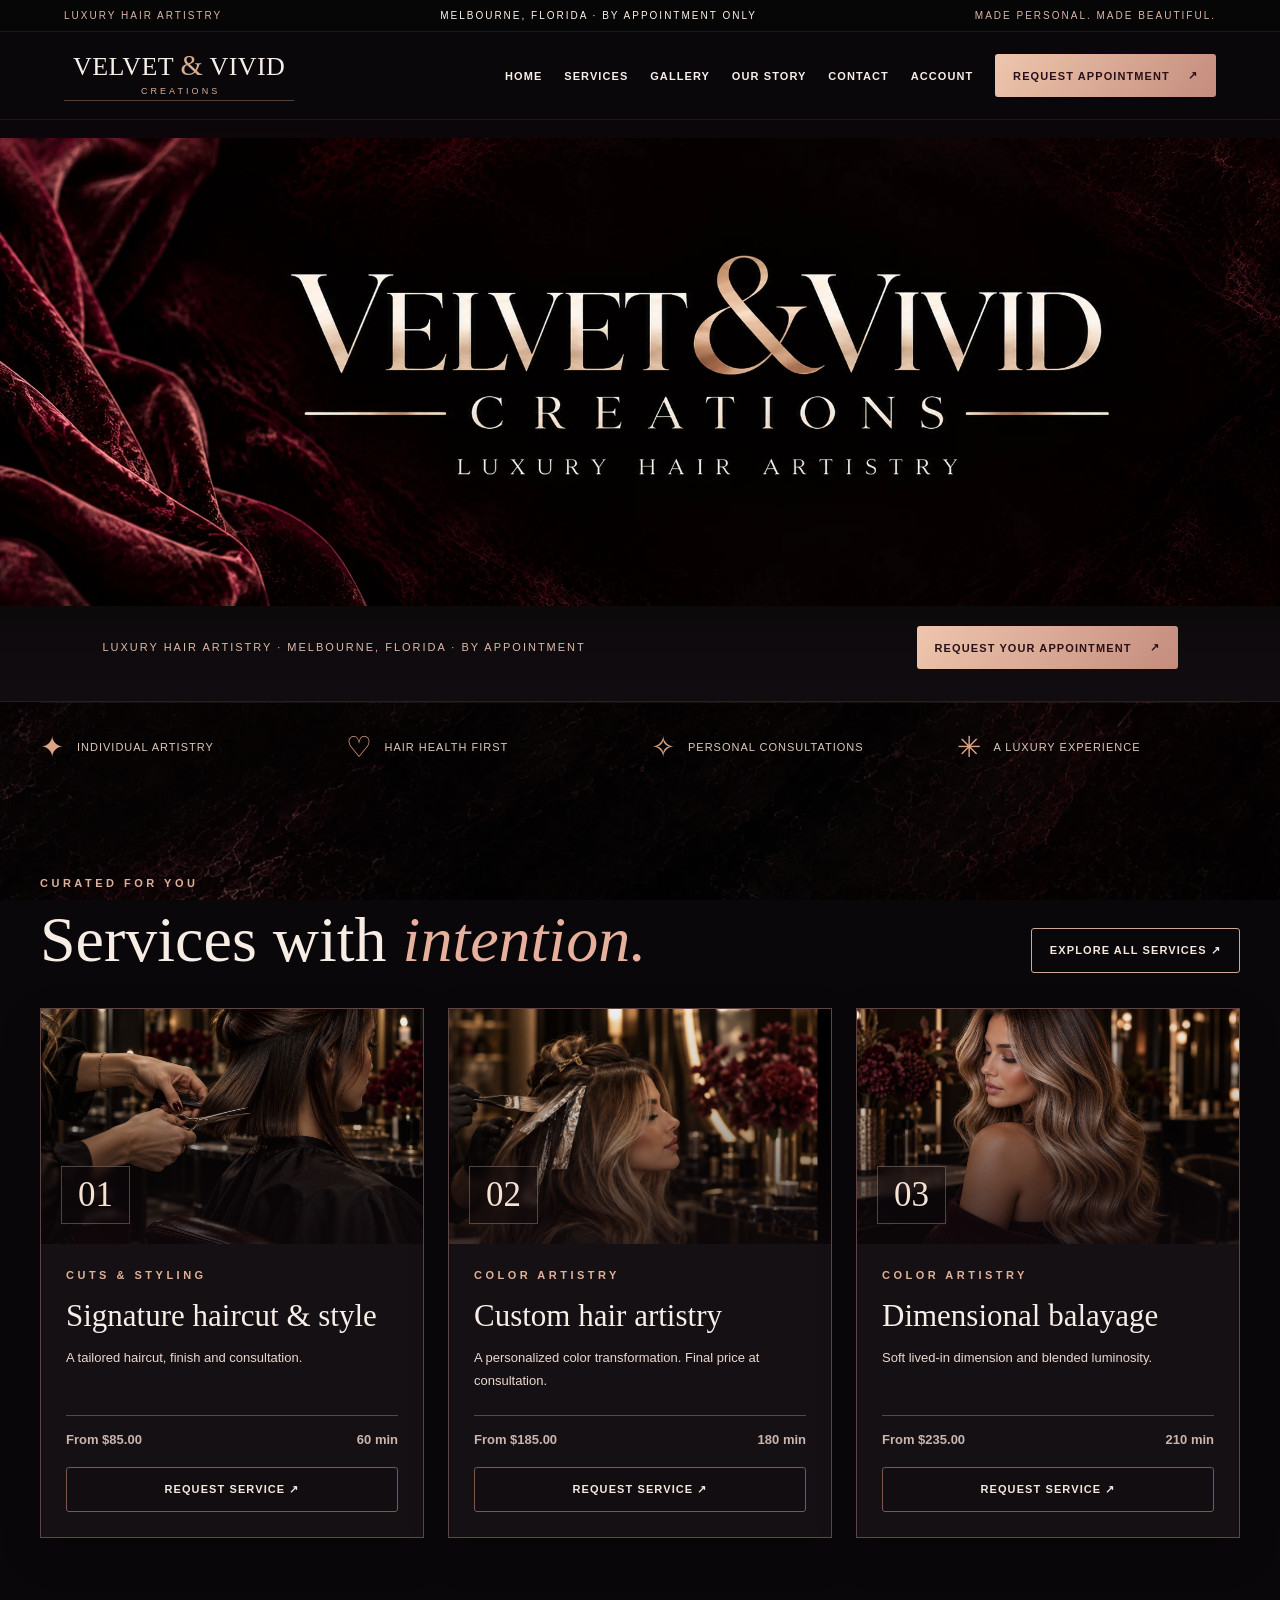
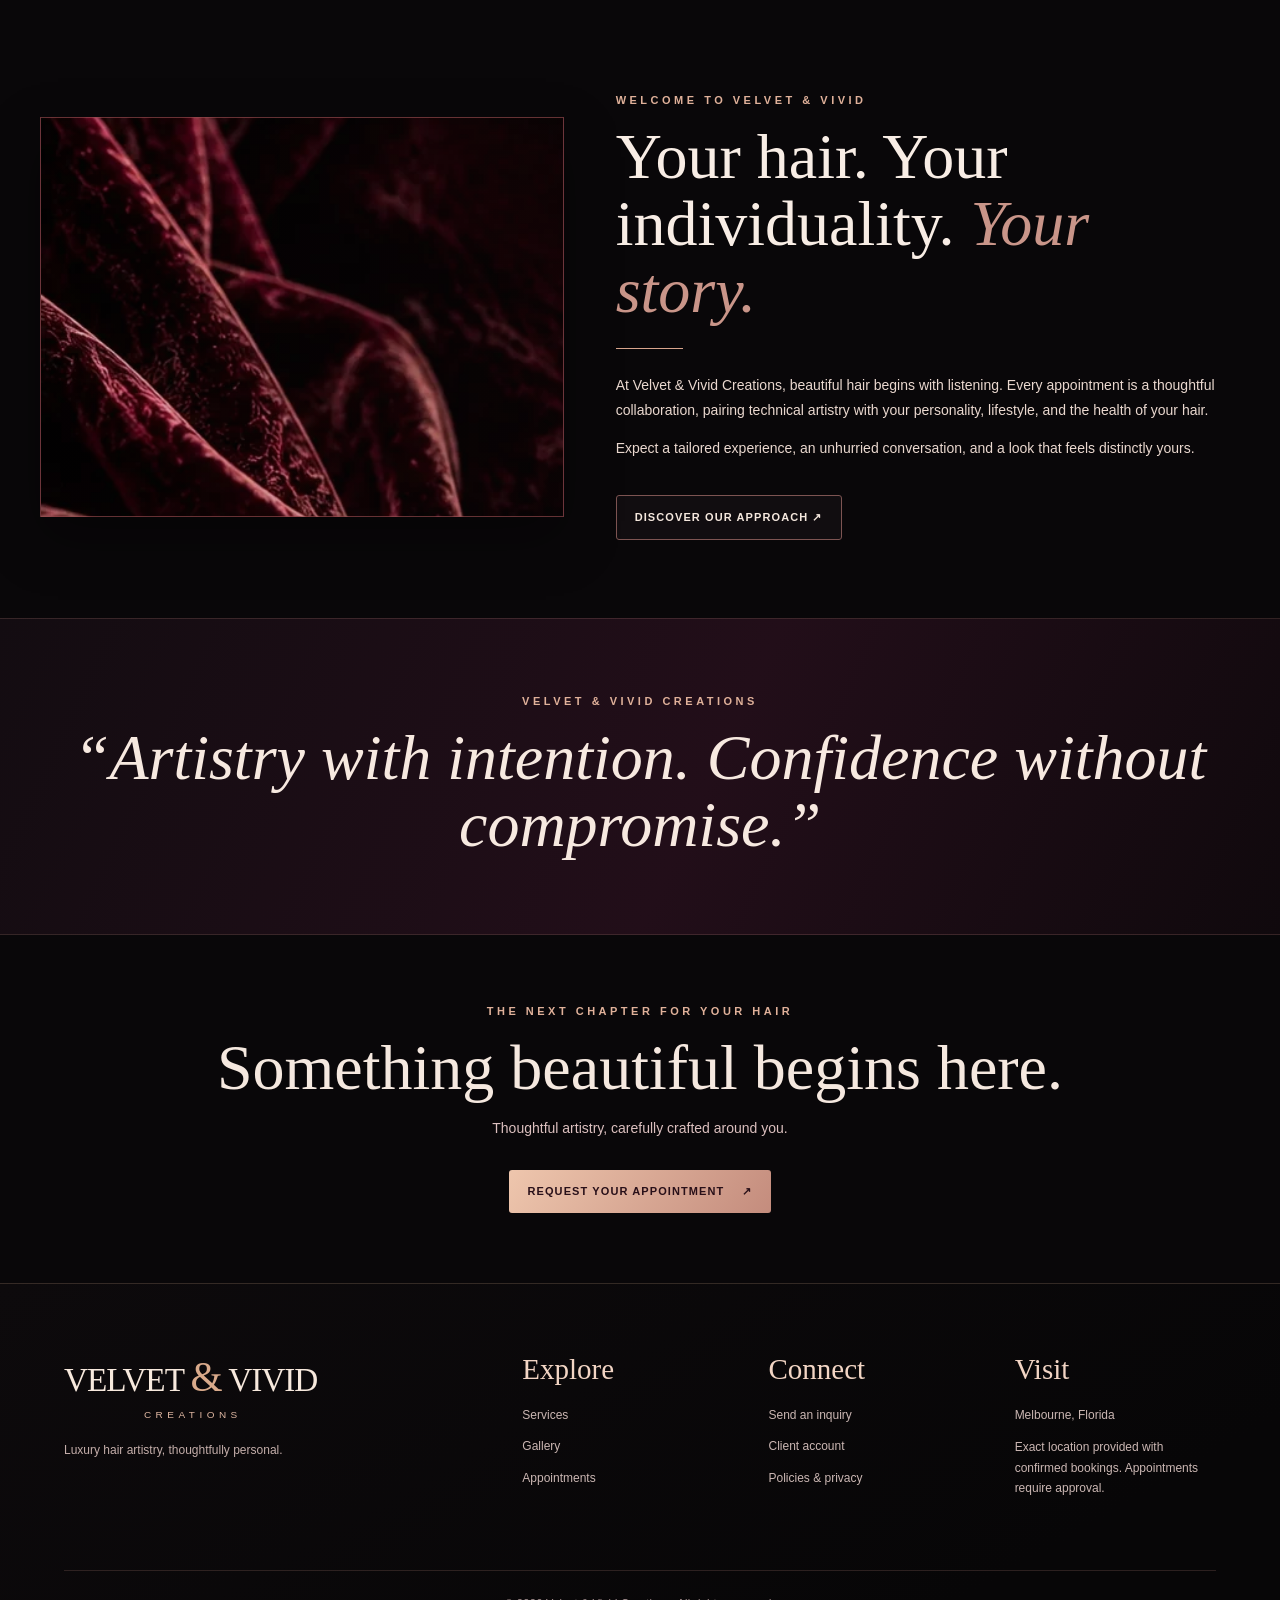
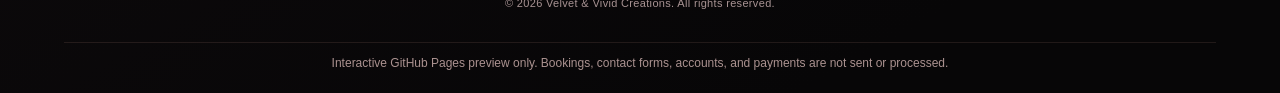
==== commit e5c1e0f4: "Changed service card images" ====
--- a/index.html
+++ b/index.html
@@ -560,6 +560,18 @@
  body::before {background-position:center; background-size:cover;}
  #app .vv-benefits>div {border-right:0 !important;}
 }
+</style><style>
+/* Service card final frame correction: override older shorthand backgrounds. */
+#app .cards3 .service-card .service-art{
+  background-size:cover !important;
+  background-position:center 51% !important;
+  background-repeat:no-repeat !important;
+  min-height:235px !important;
+}
+#app .cards3 .service-card:nth-child(1) .service-art{background-position:center 55% !important;}
+#app .cards3 .service-card:nth-child(2) .service-art{background-position:center 49% !important;}
+#app .cards3 .service-card:nth-child(3) .service-art{background-position:center 53% !important;}
+@media(max-width:720px){#app .cards3 .service-card .service-art{min-height:215px !important;}}
 </style></head><body><div id="site-shell">
   <div class="topbar"><span>Luxury hair artistry</span><span class="topbar-mid">Melbourne, Florida · By appointment only</span><span>Made personal. Made beautiful.</span></div>
   <header class="header"><a href="#/" class="brand brand-compact" aria-label="Velvet and Vivid Creations home" title="Velvet &amp; Vivid Creations"><span>VELVET <em>&amp;</em> VIVID</span><small>CREATIONS</small></a><button id="menu-toggle" class="menu-toggle" aria-expanded="false" aria-label="Toggle menu">☰</button>
@@ -677,12 +689,12 @@
 async function post(path,data){return api(path,{method:'POST',body:data})}
 function pagehero(kicker,title,desc){return `<section class="pagehero"><div class="container"><div class="eyebrow">${esc(kicker)}</div><h1>${title}</h1><p>${desc}</p></div></section>`}
 function sectionCTA(){return `<section class="cta-band"><div class="container"><div class="eyebrow">The next chapter for your hair</div><h2>Something beautiful begins here.</h2><p>Thoughtful artistry, carefully crafted around you.</p><a class="btn" href="#/book">Request Your Appointment <span>↗</span></a></div></section>`}
-const VV_SERVICE_IMAGES={1:'service-haircut.webp',2:'service-color-artistry.webp',3:'service-balayage.webp'};
+const VV_SERVICE_IMAGES={1:'service-haircut.webp?v=20261026b',2:'service-color-artistry.webp?v=20261026b',3:'service-balayage.webp?v=20261026b'};
 function servicesMarkup(limit){const arr=limit?state.services.slice(0,limit):state.services;return `<div class="${limit?'cards3':'services-list'}">${arr.map((s,i)=>limit?`<article class="service-card"><div class="service-art" style="background-image:linear-gradient(180deg,rgba(14,8,11,.06) 0%,rgba(14,8,11,.18) 38%,rgba(14,8,11,.78) 100%),url('${VV_SERVICE_IMAGES[s.id]||VV_SERVICE_IMAGES[3]}')"><span class="service-index">${String(i+1).padStart(2,'0')}</span></div><div class="service-body"><div class="eyebrow">${esc(s.category)}</div><h3>${esc(s.name)}</h3><p>${esc(s.description)}</p><div class="service-meta"><span>From ${dollars(s.price_cents)}</span><span>${s.duration} min</span></div><button class="btn btn-dark" data-action="book-service" data-id="${s.id}">Request Service ↗</button></div></article>`:`<article class="service-line"><div class="details"><div><div class="eyebrow">${esc(s.category)}</div><h3>${esc(s.name)}</h3></div><div class="price">From ${dollars(s.price_cents)}</div></div><p>${esc(s.description)}</p><div class="filters-line"><span class="tiny">${s.duration} minutes · Final pricing confirmed at consultation</span><button class="btn btn-dark btn-small" data-action="book-service" data-id="${s.id}">Request appointment ↗</button></div></article>`).join('')}</div>`}
 function home(){return `<section class="hero"><div class="hero-frame"><img class="hero-img" src="[data-uri]" alt="Velvet and Vivid Creations. Luxury Hair Artistry. Champagne serif lettering on black with burgundy velvet on the left."><div class="hero-mobile-lockup" aria-hidden="true"><span class="hero-mobile-name">VELVET <em>&amp;</em> VIVID</span><span class="hero-mobile-creation">CREATIONS</span><span class="hero-mobile-descriptor">LUXURY HAIR ARTISTRY</span></div></div><div class="hero-action"><p>Luxury hair artistry · Melbourne, Florida · By appointment</p><a class="btn" href="#/book">Request Your Appointment <span>↗</span></a></div></section><section class="section-dark"><div class="container pillar-row"><div class="pillar"><span class="pillar-icon">✦</span> Individual artistry</div><div class="pillar"><span class="pillar-icon">♡</span> Hair health first</div><div class="pillar"><span class="pillar-icon">✧</span> Personal consultations</div><div class="pillar"><span class="pillar-icon">✳</span> A luxury experience</div></div></section><section class="section section-light"><div class="container"><div class="section-header"><div><div class="eyebrow">Curated for you</div><h2>Services with <span class="accent-text">intention.</span></h2></div><a href="#/services" class="btn btn-outline">Explore all services ↗</a></div>${servicesMarkup(3)}</div></section><section class="section section-cream"><div class="container intro-grid"><div class="visual-panel" role="img" aria-label="Deep maroon velvet fabric"></div><div class="intro-copy"><div class="eyebrow">Welcome to Velvet & Vivid</div><h2>Your hair. Your individuality. <span class="accent-text">Your story.</span></h2><div class="line"></div><p>At Velvet & Vivid Creations, beautiful hair begins with listening. Every appointment is a thoughtful collaboration, pairing technical artistry with your personality, lifestyle, and the health of your hair.</p><p>Expect a tailored experience, an unhurried conversation, and a look that feels distinctly yours.</p><a href="#/about" class="btn btn-dark mt">Discover our approach ↗</a></div></div></section><section class="quote-strip"><div class="eyebrow">Velvet & Vivid Creations</div><h2>“Artistry with intention. Confidence without compromise.”</h2></section>${sectionCTA()}`}
 function servicesPage(){return pagehero('The experience','Luxury Services','A curated selection of services tailored to your hair goals. Prices and durations below are examples until the final menu is confirmed.')+`<section class="section section-light"><div class="container">${servicesMarkup(0)}<p class="tiny mt">Prices are illustrative starting prices and may change following consultation. Appointment requests require approval.</p><div class="vv-benefits"><div><span class="vv-benefit-icon" aria-hidden="true">◇</span><strong>PERSONALIZED EXPERIENCE</strong><p>Every appointment is tailored to your goals, your style, and your lifestyle.</p></div><div><span class="vv-benefit-icon" aria-hidden="true">✧</span><strong>PREMIUM PRODUCTS</strong><p>Thoughtful, professional care focused on the health of your hair.</p></div><div><span class="vv-benefit-icon" aria-hidden="true">♡</span><strong>A WELCOMING SPACE</strong><p>Relax, unwind, and enjoy a comfortable, elevated salon experience.</p></div></div></div></section>`+sectionCTA()}
-const VV_GALLERY_IMAGES=['[data-uri]','[data-uri]','[data-uri]','[data-uri]','[data-uri]','[data-uri]','[data-uri]','[data-uri]'];
-async function gallery(){const categories=['All','Cuts & styling','Color'];const types=['Color','Cuts & styling','Color','Color','Color','Color'];return pagehero('Our work','Gallery','A visual moodboard of cuts, colors and styling inspiration. Portfolio examples are illustrative, not actual client results.')+`<section class="section section-dark vv-textured"><div class="container"><div class="gallery-filters" role="group" aria-label="Filter gallery">${categories.map((c,i)=>`<button type="button" class="gallery-filter ${i===0?'active':''}" data-gallery-filter="${c}">${c}</button>`).join('')}</div><p class="gallery-disclaimer">Inspiration images only. Client work will be added with permission.</p><div class="gallery-inspiration-grid">${types.map((t,i)=>`<figure class="gallery-inspiration" data-gallery-type="${t}"><img src="${VV_GALLERY_IMAGES[i]}" alt="Illustrative salon style inspiration ${i+1}" loading="lazy"><figcaption>${t} inspiration</figcaption></figure>`).join('')}</div></div></section>`+sectionCTA()}
+const VV_GALLERY_IMAGES=['gallery-01-blonde-waves.webp','gallery-02-blunt-bob.webp','gallery-03-burgundy-waves.webp','gallery-04-honey-waves.webp','gallery-05-chocolate-waves.webp','gallery-06-soft-balayage.webp'];
+async function gallery(){const categories=['All','Cuts & styling','Color'];const types=['Color','Cuts & styling','Color','Color','Color','Color'];return pagehero('Our work','Gallery','A visual moodboard of cuts, colors and styling inspiration. Portfolio examples are illustrative, not actual client results.')+`<section class="section section-dark vv-textured"><div class="container"><div class="gallery-filters" role="group" aria-label="Filter gallery">${categories.map((c,i)=>`<button type="button" class="gallery-filter ${i===0?'active':''}" data-gallery-filter="${c}">${c}</button>`).join('')}</div><p class="gallery-disclaimer">Inspiration images only. Client work will be added with permission.</p><div class="gallery-inspiration-grid">${types.map((t,i)=>`<figure class="gallery-inspiration" data-gallery-type="${t}"><img src="${VV_GALLERY_IMAGES[i]}?v=20261026-gallery-fix" alt="Illustrative salon style inspiration ${i+1}" loading="lazy"><figcaption>${t} inspiration</figcaption></figure>`).join('')}</div></div></section>`+sectionCTA()}
 function about(){return pagehero('Our story','A Personalized Approach','Every detail is shaped around your individuality, confidence and the health of your hair.')+`<section class="section section-light vv-textured"><div class="container vv-story"><div class="vv-story-copy"><div class="eyebrow">Our philosophy</div><h2>Beauty is <span class="accent-text">personal.</span></h2><p>Velvet & Vivid Creations was built on the belief that hair is more than a style. It is a form of self-expression, and each appointment should be a space where you feel heard, valued, and confident.</p><p>Through thoughtful consultations, professional care and an individualized approach, we work to create results that feel distinctly yours.</p><p>Based in Melbourne, Florida. Every appointment is requested online and personally reviewed.</p><a class="btn mt" href="#/book">Request a consultation ↗</a></div><div class="vv-story-art" role="img" aria-label="Luxury salon products and styling tools arranged on a marble surface with burgundy velvet accents"></div></div></section>`+sectionCTA()}
 function contact(){return pagehero('Let’s connect','Contact','Have a question or ready to book? Reach out or request an appointment.')+`<section class="section section-light vv-textured"><div class="container vv-contact-grid"><div class="vv-contact-info"><div class="eyebrow">By appointment only</div><h2>We’d love to hear <span class="accent-text">from you.</span></h2><p>Melbourne, Florida</p><p>Appointments are requested online and approved individually. Studio arrival information is provided after confirmation.</p><div class="vv-contact-art" role="img" aria-label="Rose-gold styling scissors and comb with burgundy accents"></div><a href="#/book" class="btn mt">Request an appointment ↗</a></div><form id="contact-form" class="booking-card vv-contact-form"><h3>Send an inquiry</h3><p class="tiny">Demo preview: sending does not deliver an email.</p><div class="field"><label for="vv-contact-name">Name *</label><input id="vv-contact-name" name="name" maxlength="90" required></div><div class="field"><label for="vv-contact-email">Email *</label><input id="vv-contact-email" type="email" name="email" maxlength="254" required></div><div class="field"><label for="vv-contact-phone">Phone (optional)</label><input id="vv-contact-phone" type="tel" name="phone" maxlength="25"></div><div class="field"><label for="vv-contact-message">Your message *</label><textarea id="vv-contact-message" name="message" maxlength="2000" required></textarea></div><button class="btn" type="submit">Send message ↗</button></form></div></section>`}
 function policies(){return pagehero('The fine details','Policies & Privacy','Information to help you understand your booking and how your information is handled.')+`<section class="section section-light"><div class="container policy-text"><h3>Appointment requests</h3><p>All bookings begin as requests. An appointment is confirmed only when approved by the stylist. Requested times are held while pending approval. Please do not arrive until confirmation is received.</p><h3>Cancellations and rescheduling</h3><p>Contact the stylist as early as possible to change or cancel an appointment. Any cancellation charges, deposits, or late-arrival terms must be disclosed and agreed upon before being applied. Configuring online payment does not automatically impose cancellation fees.</p><h3>Personal information</h3><p>Appointment and contact data are used to manage services, client histories, and communications. Private stylist notes and treatment records are accessible only through a protected staff account. Client photos are private by default and are not placed in the public gallery without recorded consent.</p><h3>Payments</h3><p>Card details are never stored on this website. If enabled, online transactions are completed through Stripe. Cash, external card reader transactions, tips, gift cards, and other payments can be recorded in the dashboard.</p><h3>Notifications</h3><p>Email and SMS appointment notifications require configured providers. Marketing texts are not sent automatically. SMS appointment reminders are only sent to clients who select consent.</p><h3>Before publishing</h3><p>Replace this starter language with your business’s legally reviewed policies, actual contact details, refund terms, and the privacy disclosures appropriate to the services you offer.</p></div></section>`}
